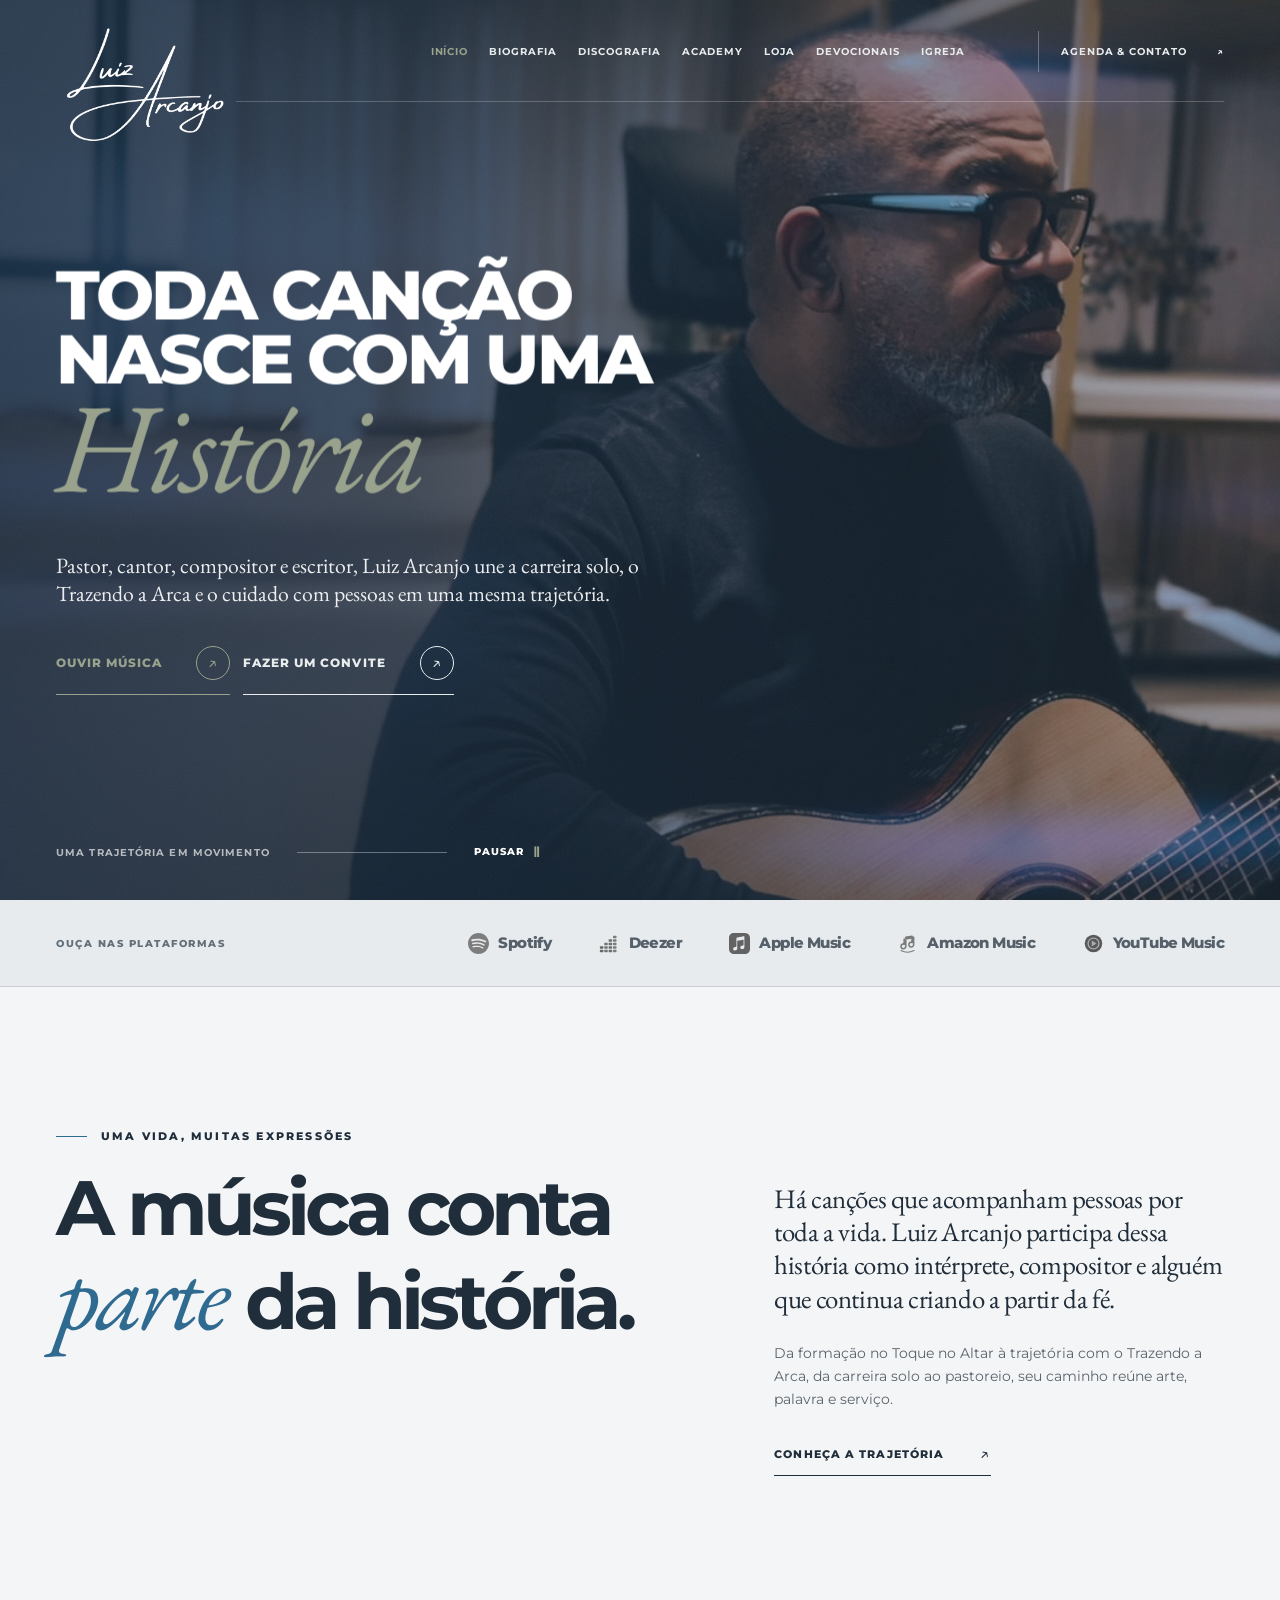
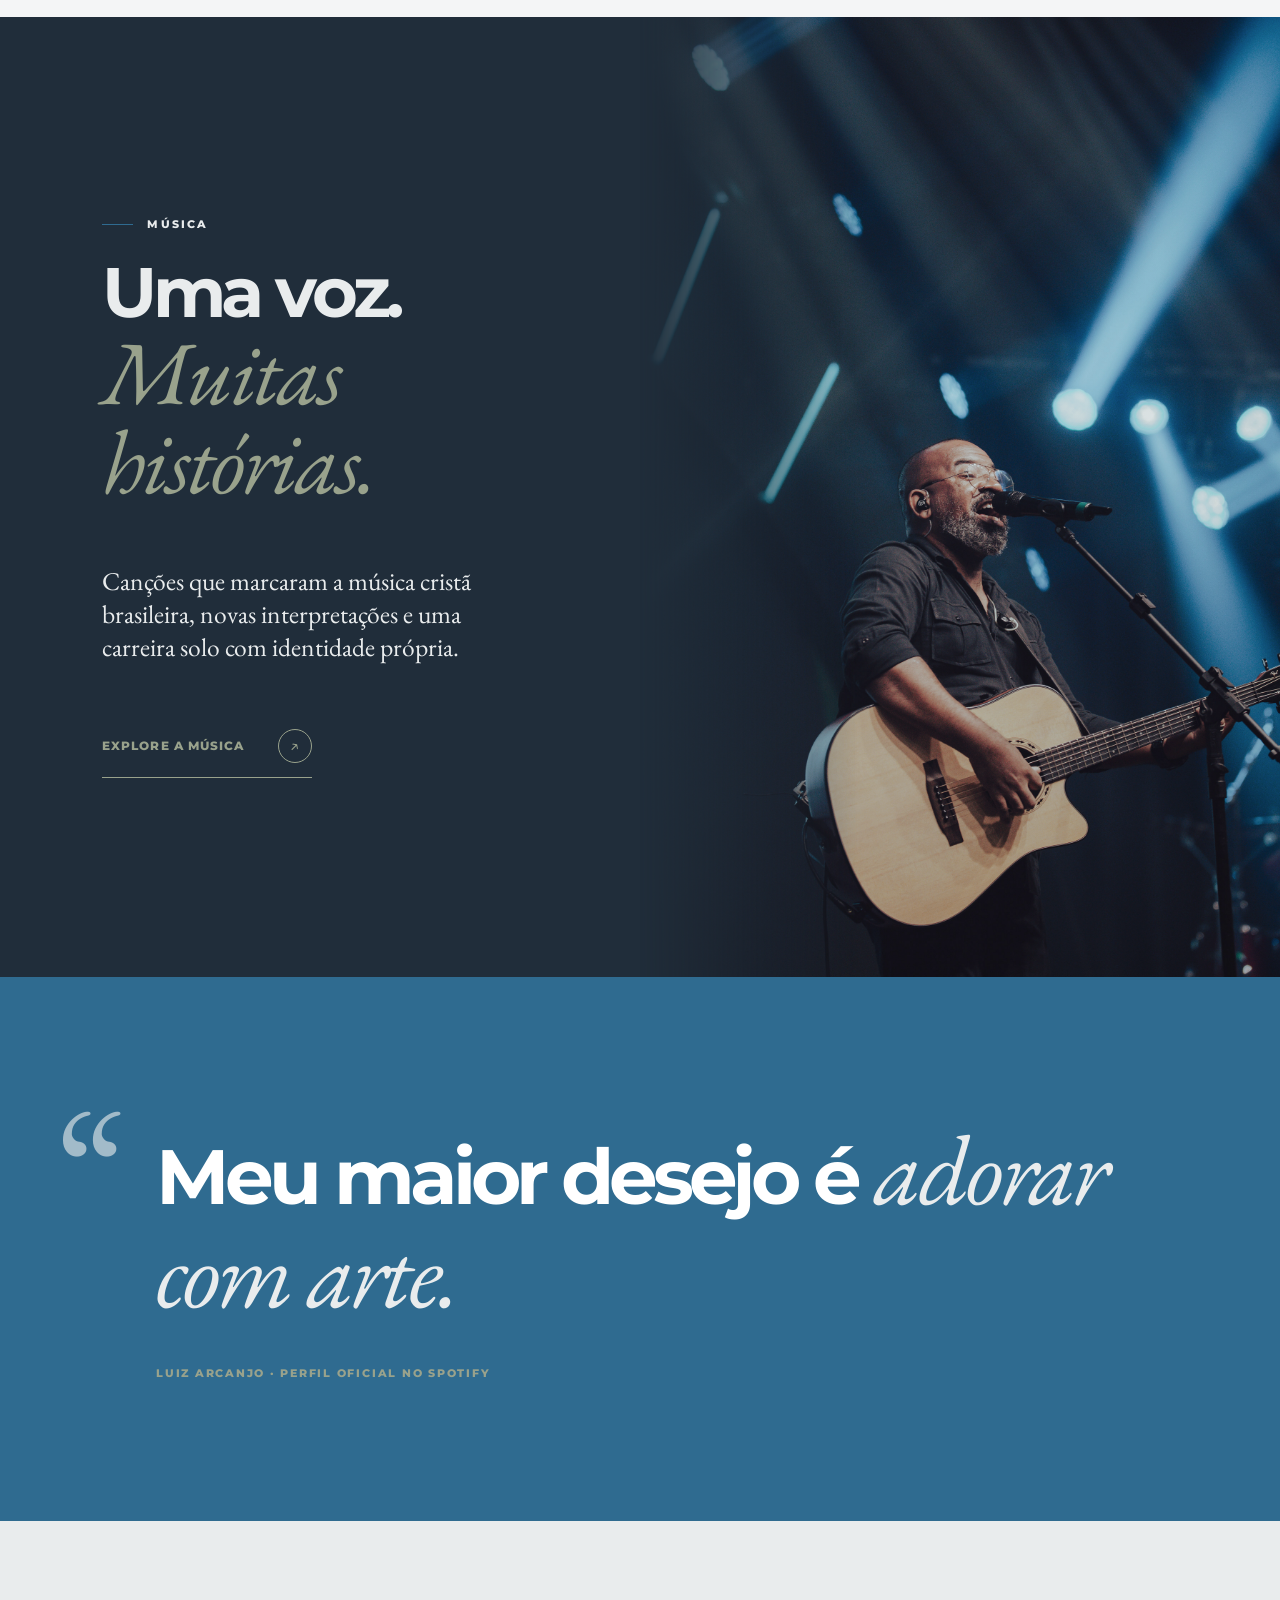
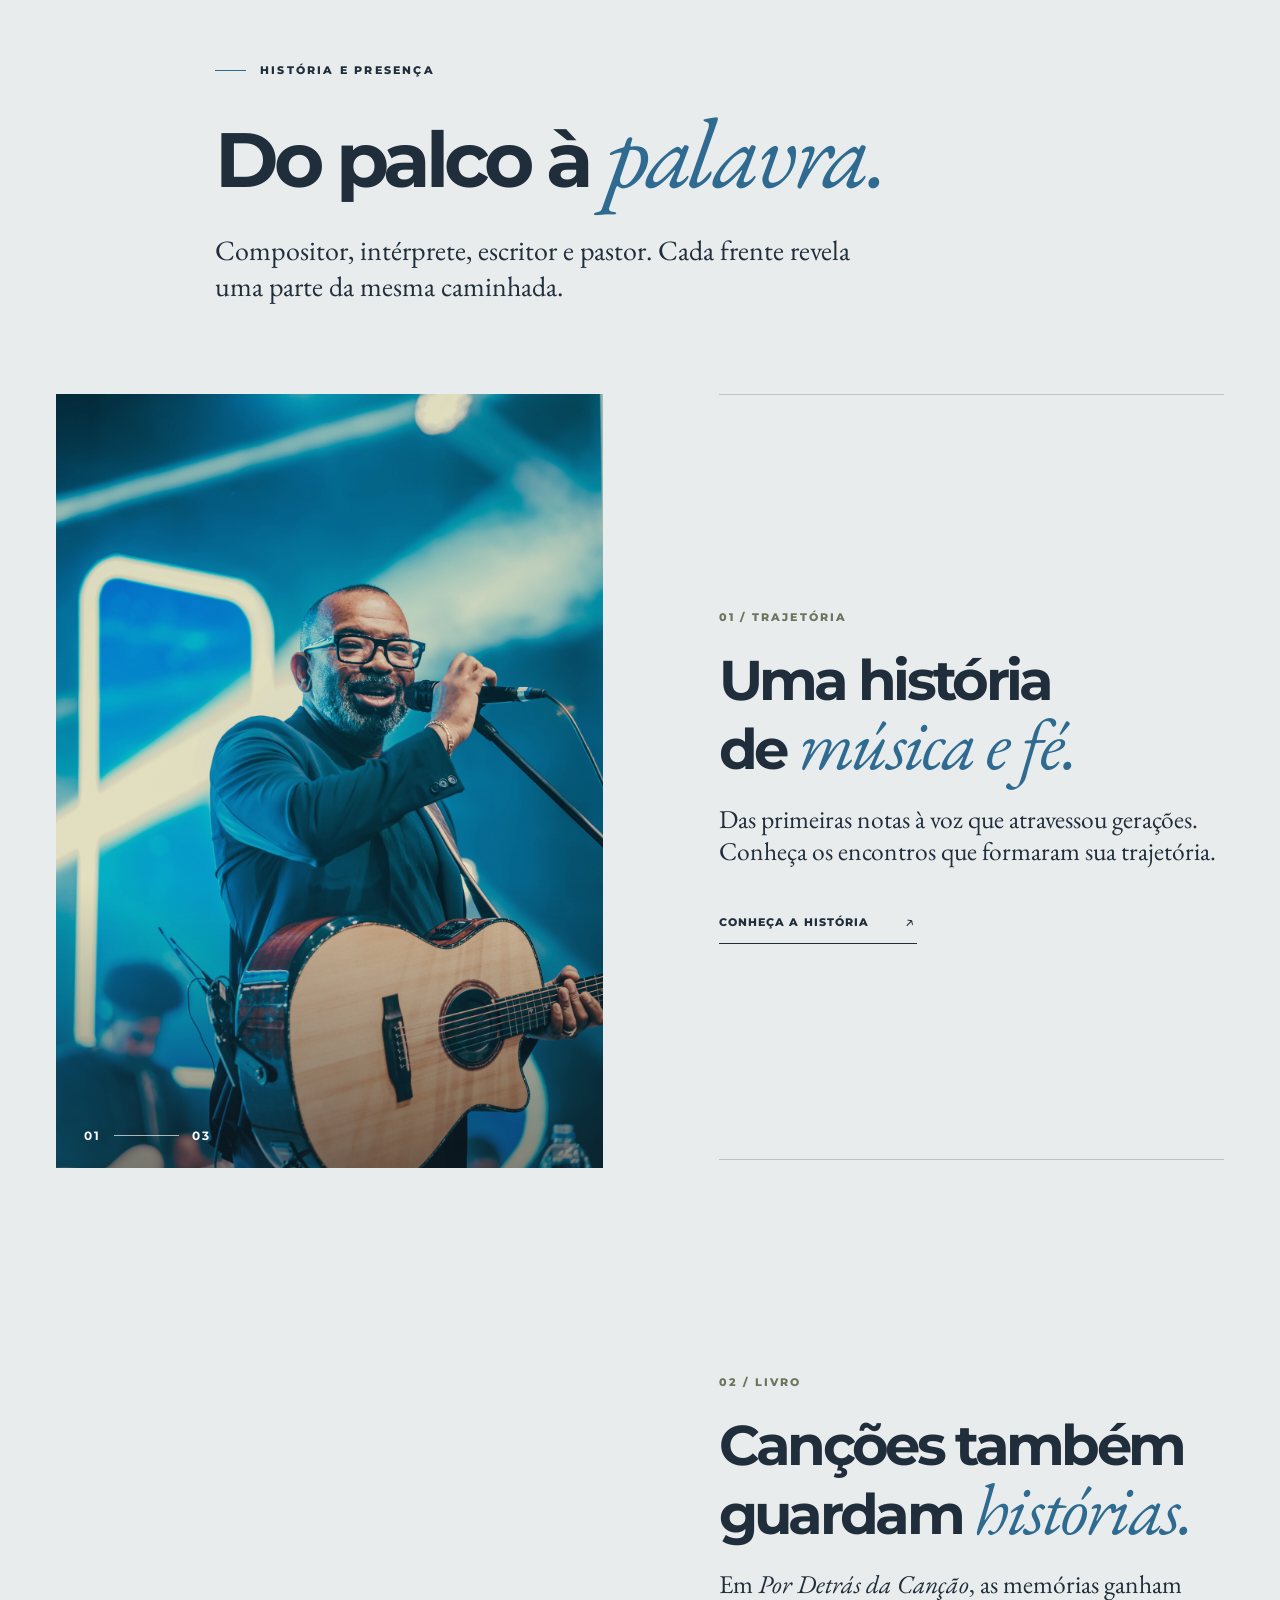
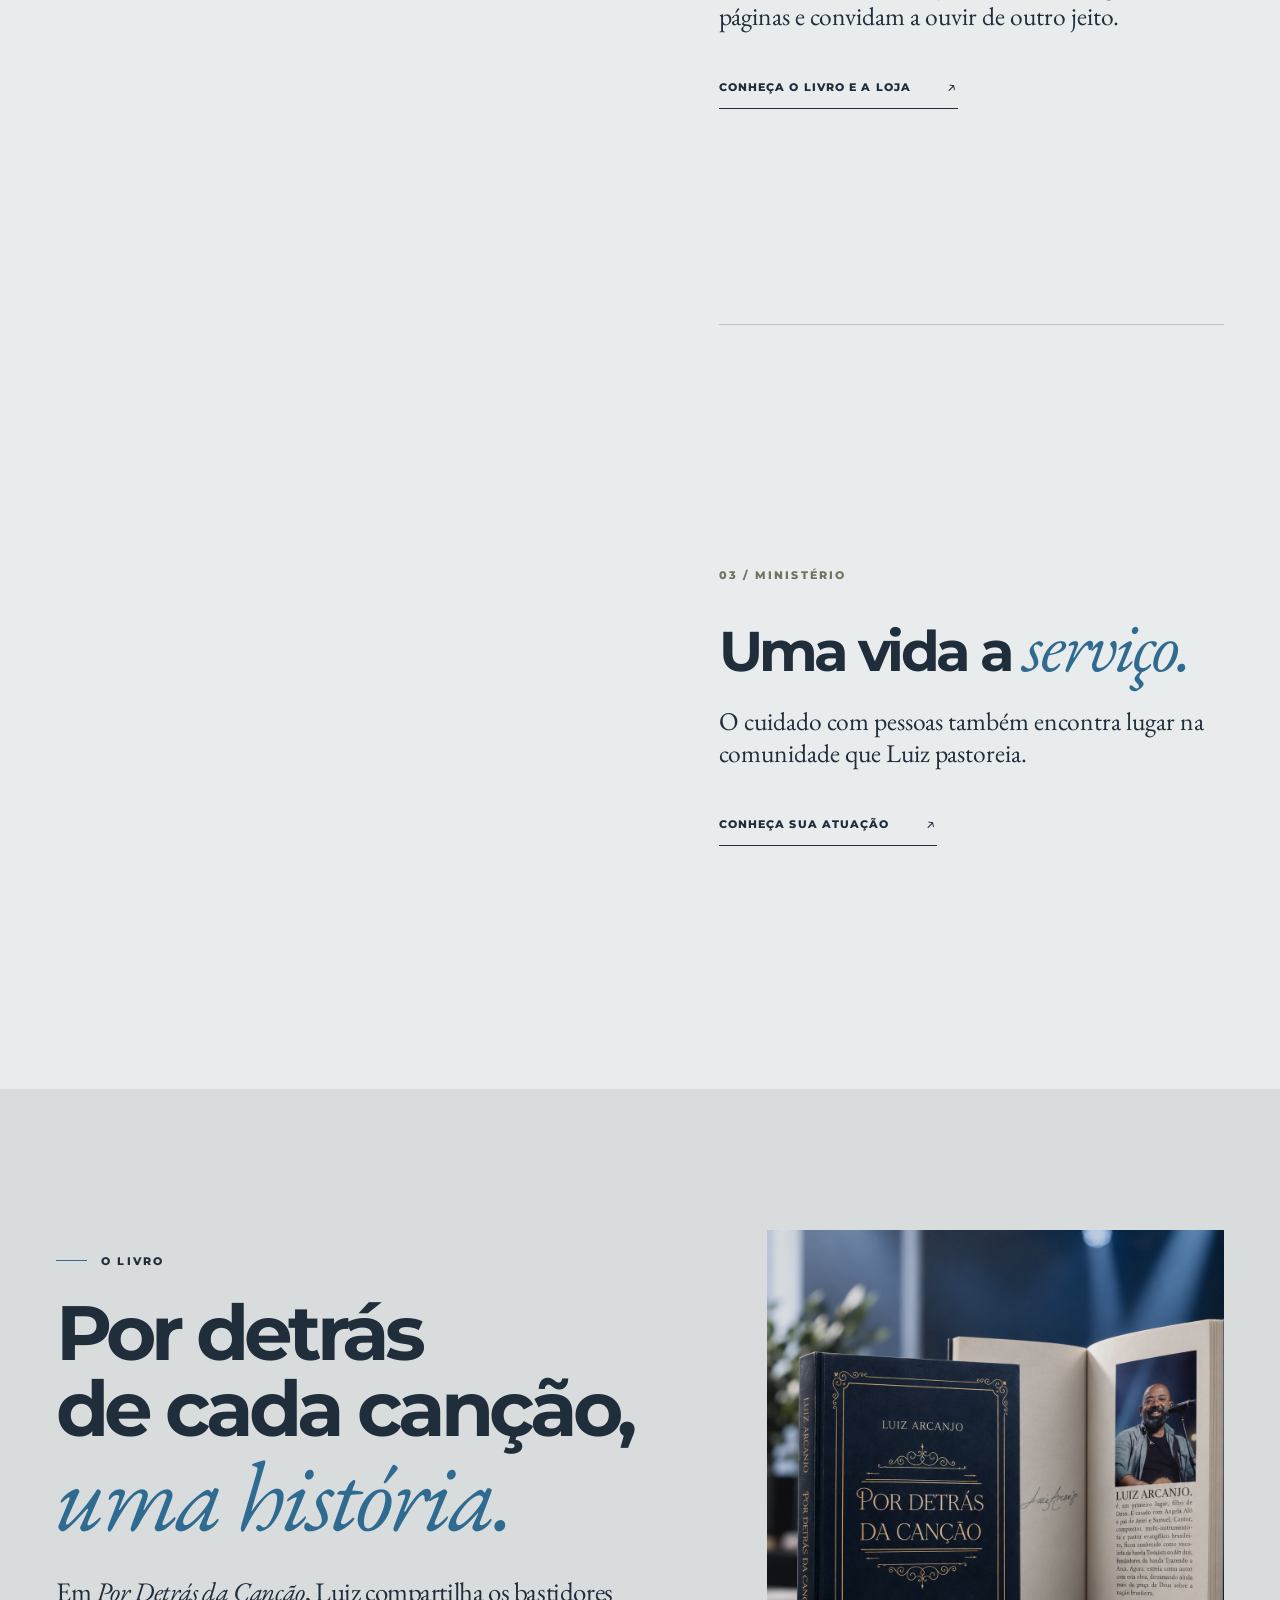
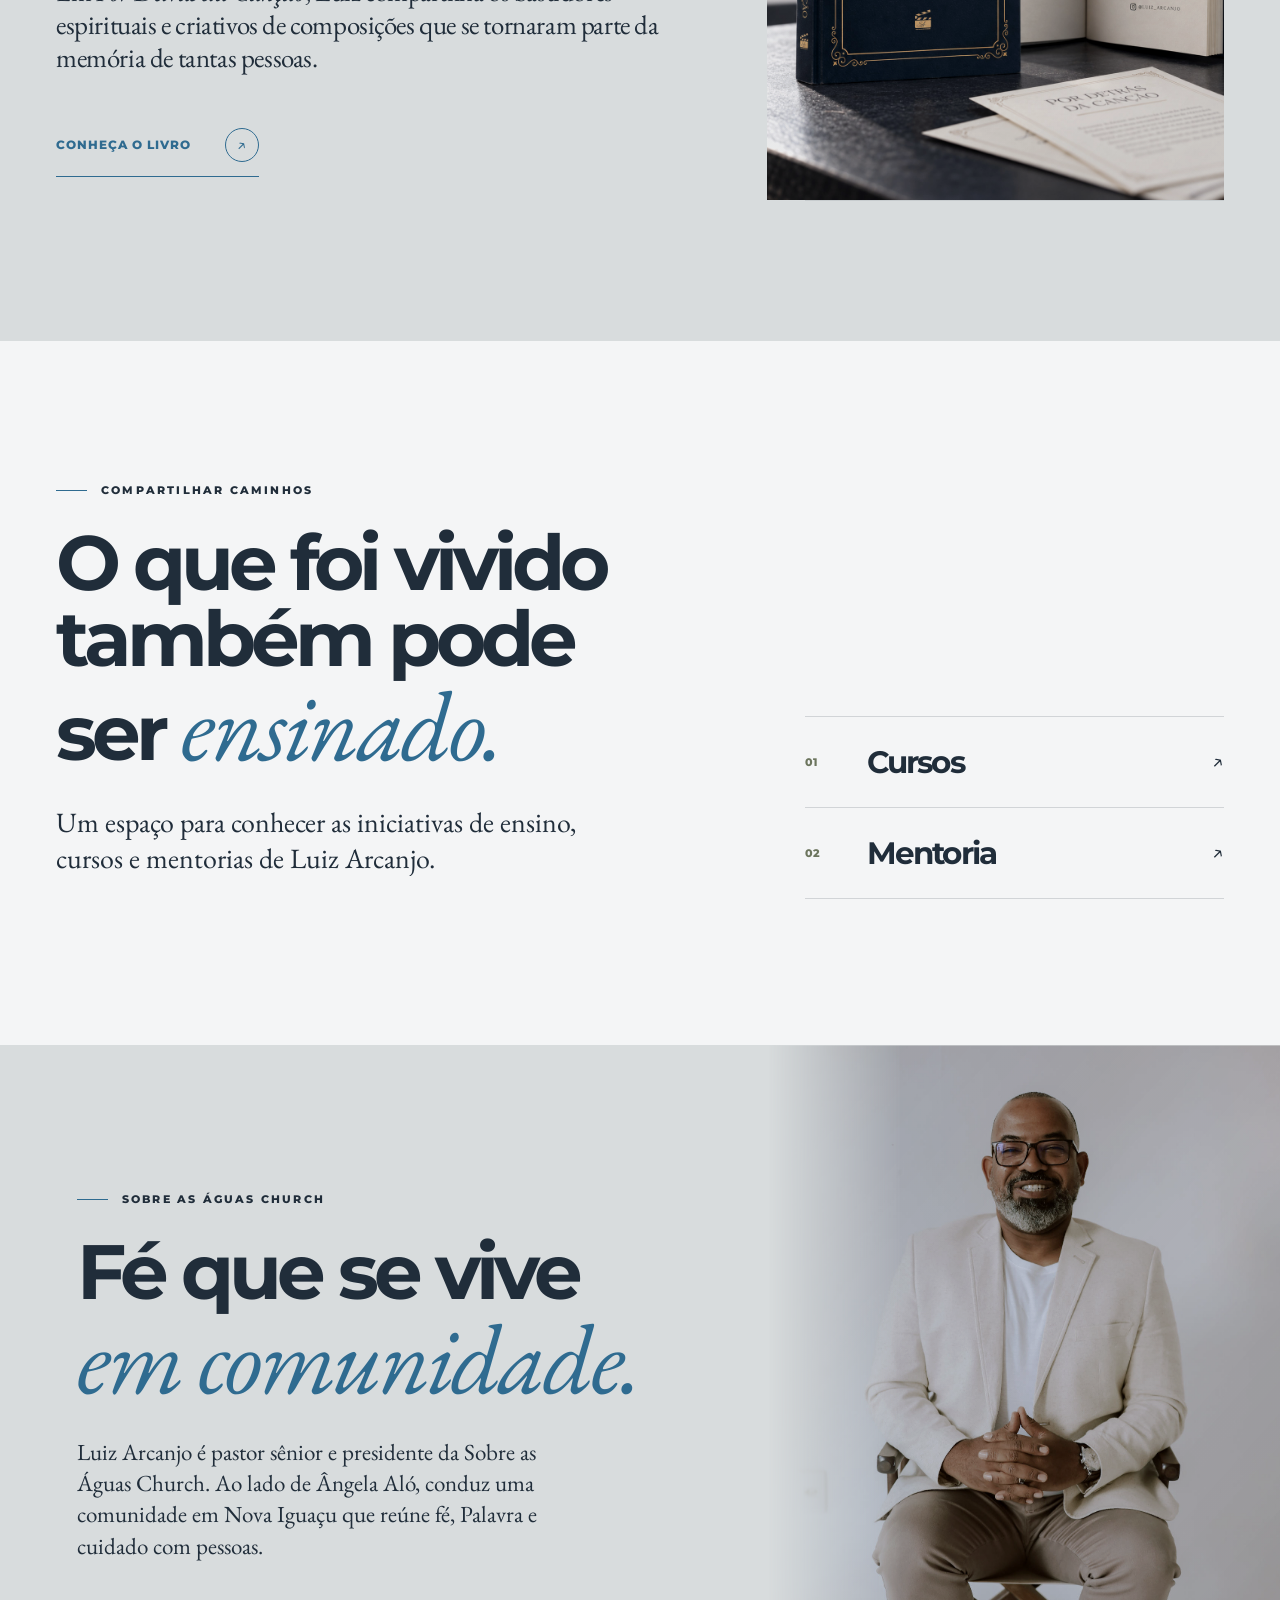
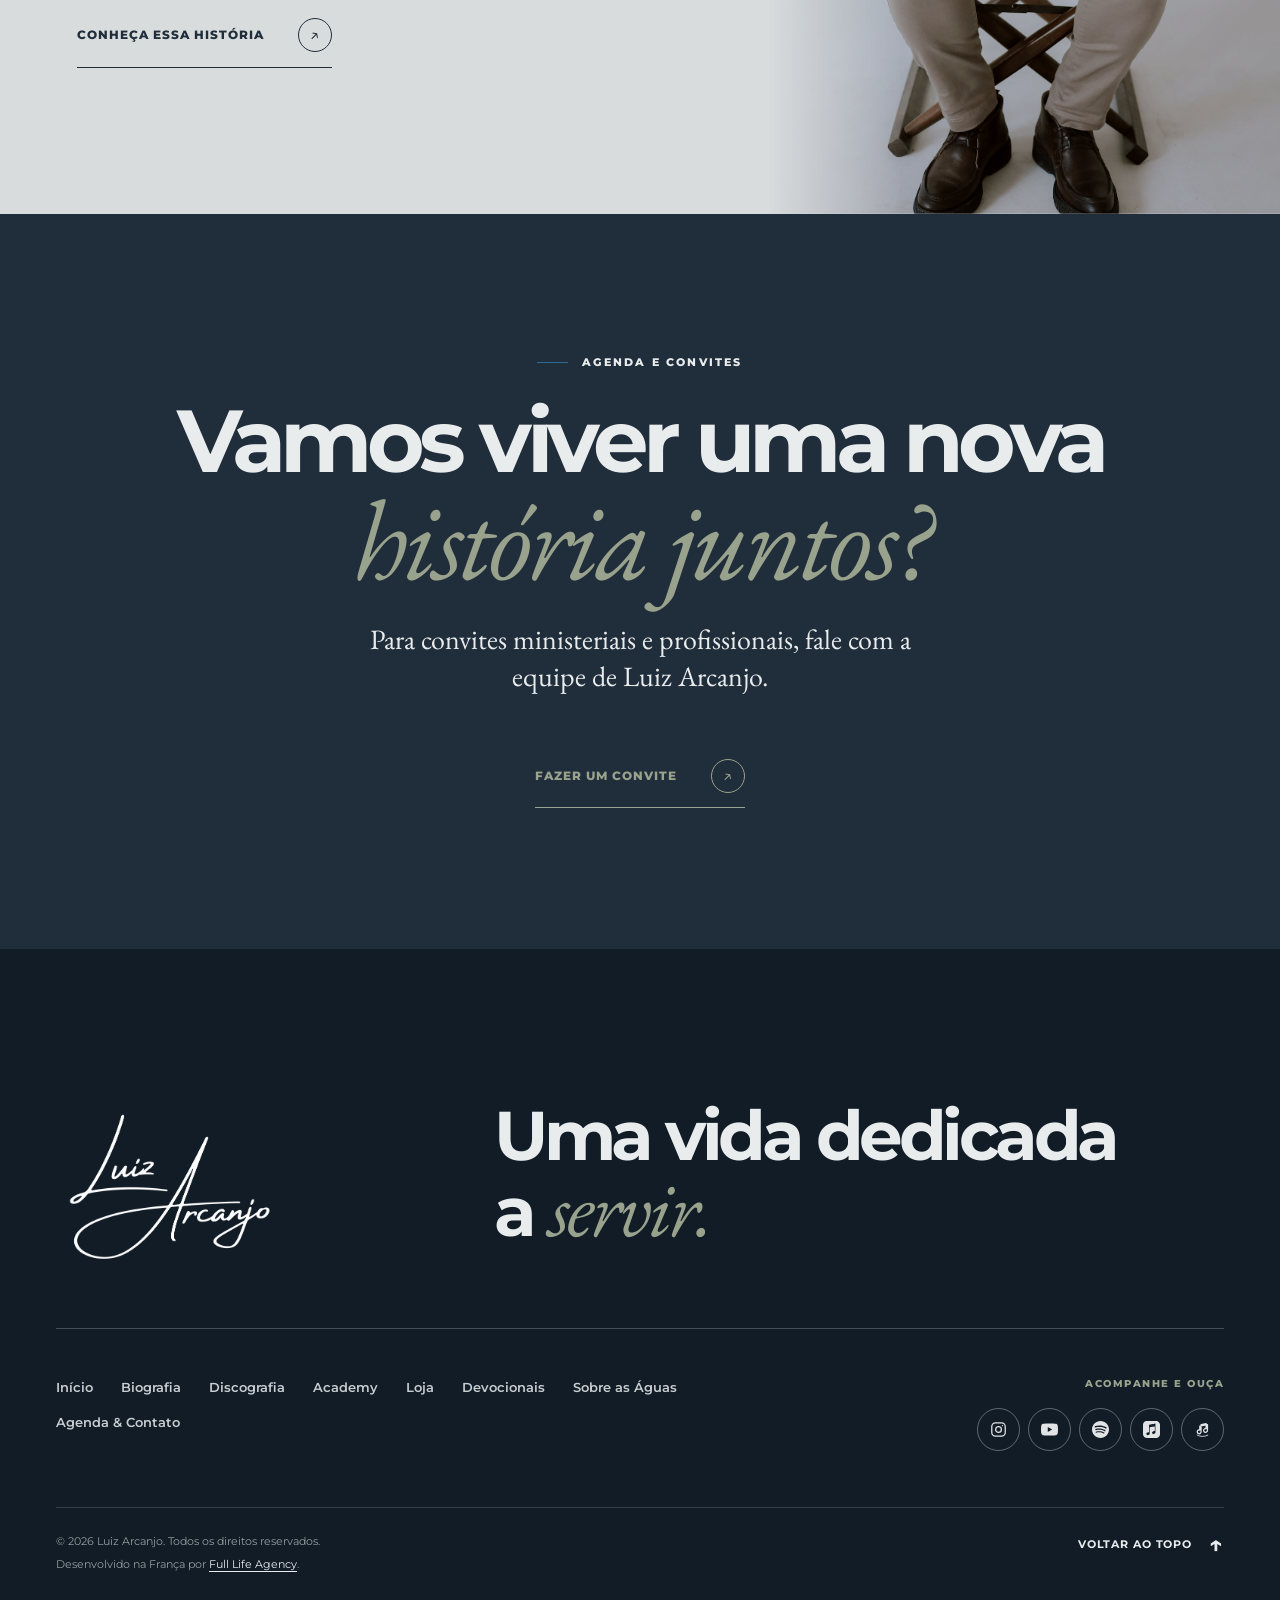
==== index.html @ e5ce4bce "Initial website release" ====
<!doctype html>
<html lang="pt-BR">
<head>
  <meta charset="utf-8">
  <meta name="viewport" content="width=device-width, initial-scale=1">
  <meta name="theme-color" content="#202D3A">
  <meta name="description" content="Conheça a música, a trajetória, o livro, o ensino e a atuação pastoral de Luiz Arcanjo.">
  <meta property="og:type" content="website">
  <meta property="og:locale" content="pt_BR">
  <meta property="og:site_name" content="Luiz Arcanjo">
  <meta property="og:title" content="Luiz Arcanjo — site oficial">
  <meta property="og:description" content="Toda canção nasce com uma história. Conheça a música, o livro e a trajetória de Luiz Arcanjo.">
  <meta property="og:image" content="/assets/images/open-graph.jpg">
  <meta property="og:image:width" content="1200">
  <meta property="og:image:height" content="630">
  <meta property="og:image:alt" content="Luiz Arcanjo — Canções que marcaram gerações">
  <meta name="twitter:card" content="summary_large_image">
  <title>Luiz Arcanjo — site oficial</title>
  <link rel="icon" type="image/png" sizes="32x32" href="/assets/favicon-32.png">
  <link rel="icon" type="image/png" sizes="512x512" href="/assets/favicon-512.png">
  <link rel="apple-touch-icon" sizes="180x180" href="/assets/apple-touch-icon.png">
  <link rel="preconnect" href="https://fonts.googleapis.com">
  <link rel="preconnect" href="https://fonts.gstatic.com" crossorigin>
  <link href="https://fonts.googleapis.com/css2?family=EB+Garamond:ital,wght@0,400;0,500;0,600;1,400;1,500&family=Montserrat:wght@400;500;600;700;800&display=swap" rel="stylesheet">
  <link rel="stylesheet" href="/assets/site.css?v=60">
  <script defer src="/assets/site.js?v=24"></script>
  <script type="application/ld+json">{"@context":"https://schema.org","@type":"Person","name":"Luiz Arcanjo","jobTitle":["Pastor","Cantor","Compositor","Escritor"],"sameAs":["https://open.spotify.com/artist/3jhaArlXRtYY9R7GJrvcZ2","https://www.youtube.com/luizarcanjo","https://www.instagram.com/luiz_arcanjo/"]}</script>
</head>
<body class="page-home" id="topo" data-page="home">
  <div id="site-header"></div>
  <main id="conteudo">
    <section class="hero" aria-label="Apresentação de Luiz Arcanjo">
      <div class="hero__poster"></div>
      <video class="hero__video" id="hero-video" autoplay muted loop playsinline preload="metadata" poster="/assets/images/hero-poster-3.jpg" aria-hidden="true">
        <source data-src="/assets/video/luiz-hero-3.m4v" type="video/mp4">
      </video>
      <div class="hero__shade"></div><div class="hero__grain"></div>
      <div class="shell hero__content">
        <div class="hero__copy">
          <h1 class="hero__title" aria-label="Toda canção nasce com uma história. Que nasce da fé e atravessa gerações. Uma vida dedicada a servir e inspirar pessoas.">
            <span class="hero__phrase hero__phrase--one is-active" data-hero-phrase="0"><span class="hero__phrase-line">Toda canção</span> <span class="hero__phrase-line">nasce com uma</span> <em>História</em></span>
            <span class="hero__phrase hero__phrase--two" data-hero-phrase="1">Que nasce da fé<br> e atravessa <em>gerações</em></span>
            <span class="hero__phrase hero__phrase--three" data-hero-phrase="2">Uma vida dedicada<br> a servir e <em>inspirar pessoas</em></span>
          </h1>
          <p class="hero__lead">Pastor, cantor, compositor e escritor, Luiz Arcanjo une a carreira solo, o Trazendo a Arca e o cuidado com pessoas em uma mesma trajetória.</p>
          <div class="button-row">
            <a class="button button--gold" href="/musica/"><span>Ouvir música</span><span aria-hidden="true">↗</span></a>
            <a class="button button--outline" href="/contato/#mensagem"><span>Fazer um convite</span><span aria-hidden="true">↗</span></a>
          </div>
        </div>
      </div>
      <div class="hero__bottom shell">
        <span>Uma trajetória em movimento</span>
        <div class="hero__progress" aria-hidden="true"><span id="hero-progress"></span></div>
        <button type="button" id="hero-toggle" aria-label="Pausar vídeo">Pausar <span aria-hidden="true">Ⅱ</span></button>
      </div>
    </section>
    <div class="platform-bar">
      <div class="shell platform-bar__inner">
        <span>Ouça nas plataformas</span>
        <a href="https://open.spotify.com/artist/3jhaArlXRtYY9R7GJrvcZ2" target="_blank" rel="noopener"><img src="/assets/images/spotify-icon.svg" alt="">Spotify</a>
        <a href="https://www.deezer.com/artist/5162481" target="_blank" rel="noopener"><img src="/assets/images/deezer-icon.svg" alt="">Deezer</a>
        <a href="https://music.apple.com/us/artist/luiz-arcanjo/1506654862" target="_blank" rel="noopener"><img src="/assets/images/applemusic-icon.svg" alt="">Apple Music</a>
        <a href="https://music.amazon.com.br/artists/B004YRIFEI/luiz-arcanjo" target="_blank" rel="noopener"><img src="/assets/images/amazonmusic-icon.svg" alt="">Amazon Music</a>
        <a href="https://music.youtube.com/channel/UCUAmzBqyLwVIneS-sEGQVTQ" target="_blank" rel="noopener"><img src="/assets/images/youtubemusic-icon.svg" alt="">YouTube Music</a>
      </div>
    </div>
    <section class="section-pad intro-section">
      <div class="shell intro-grid">
        <div data-reveal>
          <p class="eyebrow"><span class="eyebrow__rule"></span>Uma vida, muitas expressões</p>
          <h2 class="display-title">A música conta <em>parte</em> da história.</h2>
        </div>
        <div class="intro-grid__copy" data-reveal>
          <p class="lead-serif">Há canções que acompanham pessoas por toda a vida. Luiz Arcanjo participa dessa história como intérprete, compositor e alguém que continua criando a partir da fé.</p>
          <p>Da formação no Toque no Altar à trajetória com o Trazendo a Arca, da carreira solo ao pastoreio, seu caminho reúne arte, palavra e serviço.</p>
          <a class="text-link" href="/historia/">Conheça a trajetória <span aria-hidden="true">↗</span></a>
        </div>
      </div>
    </section>
    <section class="image-feature image-feature--music">
      <div class="image-feature__visual photo"><img src="/assets/images/singer-nwb36.jpg" alt="Luiz Arcanjo cantando e tocando violão sob luz azul" loading="lazy"></div>
      <div class="image-feature__content" data-reveal>
        <p class="eyebrow"><span class="eyebrow__rule"></span>Música</p>
        <h2>Uma voz.<br><em>Muitas histórias.</em></h2>
        <p>Canções que marcaram a música cristã brasileira, novas interpretações e uma carreira solo com identidade própria.</p>
        <a class="button button--moss" href="/musica/"><span>Explore a música</span><span aria-hidden="true">↗</span></a>
      </div>
    </section>
    <section class="quote-section section-pad">
      <div class="shell quote-grid" data-reveal>
        <span class="quote-mark" aria-hidden="true">“</span>
        <blockquote>Meu maior desejo é <em>adorar com arte.</em></blockquote>
        <span class="quote-caption">Luiz Arcanjo · perfil oficial no Spotify</span>
      </div>
    </section>
    <section class="story-journey section--ivory" id="jornada">
      <div class="shell section-head" data-reveal>
        <p class="eyebrow"><span class="eyebrow__rule"></span>História e presença</p>
        <h2 class="display-title">Do palco à <em>palavra.</em></h2>
        <p>Compositor, intérprete, escritor e pastor. Cada frente revela uma parte da mesma caminhada.</p>
      </div>
      <div class="shell story-journey__grid">
        <div class="story-journey__visual" aria-hidden="true">
          <div class="story-journey__frame">
            <img class="is-active" src="/assets/images/story-stage-1.jpg" alt="" loading="lazy">
            <img src="/assets/images/story-stage-2.jpg" alt="" loading="lazy">
            <img src="/assets/images/story-stage-3.jpg" alt="" loading="lazy">
            <span class="story-journey__counter">01 <i></i> 03</span>
          </div>
        </div>
        <div class="story-journey__chapters">
          <article class="story-chapter is-active" data-story-chapter="0">
            <div class="story-chapter__mobile-photo photo"><img src="/assets/images/story-stage-1.jpg" alt="Luiz Arcanjo cantando ao microfone sob luz azul" loading="lazy"></div>
            <span class="story-chapter__number">01 / Trajetória</span>
            <h3>Uma história de <em>música e fé.</em></h3>
            <p>Das primeiras notas à voz que atravessou gerações. Conheça os encontros que formaram sua trajetória.</p>
            <a class="text-link" href="/historia/">Conheça a história <span aria-hidden="true">↗</span></a>
          </article>
          <article class="story-chapter" data-story-chapter="1">
            <div class="story-chapter__mobile-photo photo"><img src="/assets/images/story-stage-2.jpg" alt="Luiz Arcanjo cantando com violão sob luzes coloridas" loading="lazy"></div>
            <span class="story-chapter__number">02 / Livro</span>
            <h3>Canções também guardam <em>histórias.</em></h3>
            <p>Em <cite>Por Detrás da Canção</cite>, as memórias ganham páginas e convidam a ouvir de outro jeito.</p>
            <a class="text-link" href="/livro/">Conheça o livro e a loja <span aria-hidden="true">↗</span></a>
          </article>
          <article class="story-chapter" data-story-chapter="2">
            <div class="story-chapter__mobile-photo photo"><img src="/assets/images/story-stage-3.jpg" alt="Luiz Arcanjo cantando e tocando violão" loading="lazy"></div>
            <span class="story-chapter__number">03 / Ministério</span>
            <h3>Uma vida a <em>serviço.</em></h3>
            <p>O cuidado com pessoas também encontra lugar na comunidade que Luiz pastoreia.</p>
            <a class="text-link" href="/igreja/">Conheça sua atuação <span aria-hidden="true">↗</span></a>
          </article>
        </div>
      </div>
    </section>
    <section class="book-feature section-pad">
      <div class="shell book-feature__grid">
        <div class="book-feature__copy" data-reveal>
          <p class="eyebrow"><span class="eyebrow__rule"></span>O livro</p>
          <h2 class="display-title">Por detrás de cada canção,<br><em>uma história.</em></h2>
          <p class="lead-serif">Em <cite>Por Detrás da Canção</cite>, Luiz compartilha os bastidores espirituais e criativos de composições que se tornaram parte da memória de tantas pessoas.</p>
          <a class="button button--dark" href="/livro/"><span>Conheça o livro</span><span aria-hidden="true">↗</span></a>
        </div>
        <div class="book-feature__visual photo" data-reveal><img src="/assets/images/book-editorial.jpg" alt="Livro Por Detrás da Canção, de Luiz Arcanjo, em composição editorial" loading="lazy"></div>
      </div>
    </section>
    <section class="teaching-section section-pad">
      <div class="shell teaching-grid">
        <div data-reveal>
          <p class="eyebrow"><span class="eyebrow__rule"></span>Compartilhar caminhos</p>
          <h2 class="display-title">O que foi vivido também pode ser <em>ensinado.</em></h2>
          <p>Um espaço para conhecer as iniciativas de ensino, cursos e mentorias de Luiz Arcanjo.</p>
        </div>
        <div class="teaching-links" data-reveal>
          <a href="/cursos/#cursos"><span>01</span><strong>Cursos</strong><span aria-hidden="true">↗</span></a>
          <a href="/cursos/#mentoria"><span>02</span><strong>Mentoria</strong><span aria-hidden="true">↗</span></a>
        </div>
      </div>
    </section>
    <section class="church-feature section-pad">
      <div class="church-feature__image photo"><img src="/assets/images/church-portrait-9220.jpg" alt="Pastor Luiz Arcanjo em retrato de estúdio" loading="lazy"></div>
      <div class="church-feature__content" data-reveal>
        <p class="eyebrow"><span class="eyebrow__rule"></span>Sobre as Águas Church</p>
        <h2 class="display-title">Fé que se vive<br><em>em comunidade.</em></h2>
        <p>Luiz Arcanjo é pastor sênior e presidente da Sobre as Águas Church. Ao lado de Ângela Aló, conduz uma comunidade em Nova Iguaçu que reúne fé, Palavra e cuidado com pessoas.</p>
        <a class="button button--outline" href="/igreja/"><span>Conheça essa história</span><span aria-hidden="true">↗</span></a>
      </div>
    </section>
    <section class="final-cta section-pad">
      <div class="shell final-cta__inner" data-reveal>
        <p class="eyebrow"><span class="eyebrow__rule"></span>Agenda e convites</p>
        <h2>Vamos viver uma nova<br><em>história juntos?</em></h2>
        <p>Para convites ministeriais e profissionais, fale com a equipe de Luiz Arcanjo.</p>
        <a class="button button--gold" href="/contato/#mensagem"><span>Fazer um convite</span><span aria-hidden="true">↗</span></a>
      </div>
    </section>
  </main>
  <div id="site-footer"></div>
</body>
</html>
---- assets/site.css ----
@charset "UTF-8";

:root {
  --blue: #202d3a;
  --blue-deep: #111c27;
  --ivory: #e9eced;
  --paper: #f4f5f6;
  --sky: #2f6b90;
  --olive: #6c755e;
  --moss: #99a28c;
  --coffee: #4a3b32;
  --muted: #637079;
  --line: rgba(32, 45, 58, .16);
  --shell: min(100% - 112px, 1480px);
  --sans: "Montserrat", Arial, sans-serif;
  --serif: "EB Garamond", Georgia, serif;
  --ease: cubic-bezier(.22, 1, .36, 1);
}

*, *::before, *::after { box-sizing: border-box; }
html { scroll-behavior: smooth; }
body { margin: 0; background: var(--paper); color: var(--blue); font-family: var(--sans); -webkit-font-smoothing: antialiased; overflow-x: clip; }
img, video { display: block; max-width: 100%; }
a { color: inherit; text-decoration: none; }
.nowrap { white-space: nowrap; }
button, input, select, textarea { font: inherit; }
button { cursor: pointer; }
:focus-visible { outline: 2px solid var(--sky); outline-offset: 4px; }
::selection { background: var(--moss); color: var(--blue-deep); }
.shell { width: var(--shell); margin-inline: auto; }
:where(.shell, [class*="__grid"], .section-head) > * { min-width: 0; max-width: 100%; }
.section-pad { padding-block: clamp(88px, 11vw, 180px); }
.section--ivory { background: var(--ivory); }
.section--blue { background: var(--blue); color: var(--ivory); }
.skip-link { position: fixed; top: -100px; left: 20px; z-index: 200; padding: 14px 20px; background: var(--moss); color: var(--blue); }
.skip-link:focus { top: 20px; }

/* Navigation */
.site-header { position: absolute; z-index: 40; top: 0; left: 0; right: 0; color: var(--ivory); transition: transform .42s var(--ease); }
.site-header.is-over-footer { transform: translateY(-110%); pointer-events: none; }
.site-header::before { content: ""; position: absolute; inset: 0; background: var(--blue-deep); opacity: .92; pointer-events: none; }
.site-header--hero::before { opacity: 0; transition: opacity .5s; }
.site-header.is-scrolled { position: fixed; }
.site-header.is-scrolled::before { opacity: .97; }
.site-header__inner { position: relative; z-index: 2; height: 102px; display: flex; align-items: center; gap: 40px; }
.site-header__inner::after { content: ""; position: absolute; left: 180px; right: 0; bottom: 0; height: 1px; background: rgba(255,255,255,.22); transition: left .4s var(--ease); }
.brand { display: block; width: 171px; height: 133px; flex: 0 0 auto; align-self: flex-start; margin-top: 12px; position: relative; z-index: 2; transition: width .4s var(--ease), height .4s var(--ease), margin-top .4s var(--ease); }
.brand__image { width: 100%; height: 100%; object-fit: contain; }
.site-header.is-scrolled .brand { width: 115px; height: 88px; margin-top: 7px; }
.site-header.is-scrolled .site-header__inner::after { left: 140px; }
.desktop-nav { display: flex; gap: clamp(14px, 1.65vw, 30px); align-items: center; margin-left: auto; }
.desktop-nav a, .header-cta { font-size: 10px; font-weight: 700; letter-spacing: .095em; text-transform: uppercase; white-space: nowrap; transition: color .25s, transform .35s var(--ease); }
.desktop-nav a { display: inline-block; transform-origin: center; }
.desktop-nav a:hover, .desktop-nav a[aria-current="page"] { color: var(--moss); }
.desktop-nav a:hover { transform: scale(1.13); }
.header-cta { margin-left: clamp(12px, 2.6vw, 50px); padding: 14px 0 14px 22px; border-left: 1px solid rgba(255,255,255,.3); display: flex; gap: 30px; align-items: center; }
.header-cta:hover { color: var(--moss); transform: scale(1.07); }
.menu-toggle { display: none; position: relative; z-index: 51; width: 44px; height: 44px; margin-left: auto; border: 0; background: none; color: inherit; }
.menu-toggle span { display: block; width: 24px; height: 1px; background: currentColor; margin: 7px auto; transition: transform .3s, opacity .3s; }
.mobile-menu { position: fixed; inset: 0; z-index: 1; background: var(--blue-deep); color: var(--ivory); padding-top: 120px; opacity: 0; pointer-events: none; transform: translateY(-16px); transition: opacity .3s, transform .4s var(--ease); overflow-y: auto; }
.mobile-menu.is-open { opacity: 1; pointer-events: auto; transform: translateY(0); }
.mobile-menu__inner { display: grid; gap: 0; padding-bottom: 48px; }
.mobile-menu__inner > a { border-bottom: 1px solid rgba(255,255,255,.12); padding: 13px 0; font-size: clamp(25px, 6vw, 42px); font-weight: 700; letter-spacing: -.045em; }
.mobile-menu__inner > a:hover { color: var(--moss); }
.mobile-menu__social { display: flex; gap: 25px; padding-top: 28px; color: var(--moss); font-size: 13px; text-transform: uppercase; letter-spacing: .08em; }
.menu-open { overflow: hidden; }
.menu-open .menu-toggle span:first-child { transform: translateY(4px) rotate(45deg); }
.menu-open .menu-toggle span:last-child { transform: translateY(-4px) rotate(-45deg); }

/* Type and controls */
.eyebrow { display: flex; align-items: center; gap: 14px; margin: 0 0 26px; font-family: var(--sans); font-size: 11px; font-weight: 800; letter-spacing: .2em; text-transform: uppercase; line-height: 1.5; }
.eyebrow__rule { display: inline-block; width: 31px; height: 1px; flex: 0 0 auto; background: var(--sky); }
h1, h2, h3, p, blockquote { margin-top: 0; }
h1, h2, h3 { width: 100%; min-width: 0; font-weight: 700; letter-spacing: -.065em; }
h1, h2, h3 { text-wrap: balance; overflow-wrap: normal; word-break: normal; }
p, blockquote { text-wrap: pretty; }
h1 em, h2 em, h3 em, blockquote em { font-family: var(--serif); font-weight: 400; font-size: 1.28em; letter-spacing: -.035em; color: var(--sky); }
.display-title { font-size: clamp(48px, 6vw, 108px); line-height: .99; margin-bottom: 30px; }
.lead-serif { font-family: var(--serif); font-size: clamp(25px, 2.1vw, 35px); line-height: 1.24; letter-spacing: -.015em; }
p { line-height: 1.65; }
.button-row { display: flex; flex-wrap: wrap; gap: 13px; align-items: center; }
.button { display: inline-flex; align-items: center; justify-content: space-between; gap: 34px; min-height: 58px; padding: 6px 0 12px; border: 0; border-bottom: 1px solid currentColor; border-radius: 0; background: transparent; text-align: left; font-size: 12px; font-weight: 800; letter-spacing: .085em; text-transform: uppercase; line-height: 1.3; transition: color .3s, box-shadow .3s; }
.button:hover { box-shadow: inset 0 -1px 0 currentColor; }
.button > span:last-child { width: 34px; height: 34px; border: 1px solid currentColor; border-radius: 50%; display: grid; place-items: center; font-size: 18px; font-weight: 400; line-height: 1; transition: transform .35s var(--ease); }
.button:hover > span:last-child { transform: translate(4px, -4px); }
.button--gold, .button--dark { color: var(--sky); }
.button--gold:hover, .button--dark:hover { color: var(--blue); }
.button--moss { color: var(--moss); }
.button--moss:hover { color: var(--ivory); }
.button--outline { color: var(--ivory); }
.button--outline:hover { color: var(--moss); }
.button--outline-dark { color: var(--blue); }
.button--outline-dark:hover { color: var(--sky); }
.hero .button--gold, .music-panel .button--gold, .video-invite .button--gold, .final-cta .button--gold, .section--blue .button--gold { color: var(--moss); }
.hero .button--gold:hover, .music-panel .button--gold:hover, .video-invite .button--gold:hover, .final-cta .button--gold:hover, .section--blue .button--gold:hover { color: var(--ivory); }
.text-link { display: inline-flex; align-items: center; gap: 35px; border-bottom: 1px solid currentColor; padding-bottom: 10px; margin-top: 18px; font-size: 11px; font-weight: 800; text-transform: uppercase; letter-spacing: .1em; transition: gap .3s; }
.text-link:hover { gap: 50px; }
.text-link span { font-size: 18px; font-weight: 400; }
.prose { max-width: 680px; }
.prose p { font-family: var(--serif); font-size: clamp(24px, 2vw, 31px); line-height: 1.35; }
.prose p + p { font-size: clamp(20px, 1.55vw, 24px); line-height: 1.5; margin-top: 24px; }
.narrow-content { max-width: 900px; }
.narrow-content > p:not(.eyebrow) { max-width: 770px; }

/* Photographic language */
.photo { position: relative; overflow: hidden; isolation: isolate; background: #46515a; }
.photo img { width: 100%; height: 100%; object-fit: cover; filter: saturate(.77) contrast(1.04) brightness(.95); transform: scale(1.005); transition: transform 1.2s var(--ease); }
.photo::after { content: ""; position: absolute; inset: 0; pointer-events: none; background: linear-gradient(132deg, rgba(32,45,58,.12), rgba(79,90,99,.045) 52%, rgba(48,39,32,.12)); mix-blend-mode: multiply; }
.photo:hover img, a:hover > .photo img { transform: scale(1.045); }
.photo--bw img { filter: grayscale(1) contrast(1.05); }

/* Cinematic home hero */
.hero { position: relative; min-height: max(760px, 100svh); background: var(--blue-deep); color: #fff; isolation: isolate; overflow: hidden; }
.hero__poster, .hero__video, .hero__shade, .hero__grain { position: absolute; inset: 0; width: 100%; height: 100%; }
.hero__poster { background-image: url("/assets/images/hero-poster-3.jpg"); background-size: cover; background-position: center; }
.hero__video { object-fit: cover; object-position: center; opacity: 0; transition: opacity .9s ease; }
.hero__video.is-ready { opacity: 1; }
@media (min-width: 701px) {
  .hero__poster, .hero__video { transform: scale(1.16); transform-origin: left center; }
}
@media (min-width: 701px) and (max-width: 980px) {
  .hero__poster, .hero__video { transform: scale(1.23); }
}
@keyframes hero-mobile-horizontal-track {
  0%, 100% { object-position: 64% center; }
  35% { object-position: 71% center; }
  70% { object-position: 67% center; }
}
.hero__shade { background: linear-gradient(90deg,rgba(21,38,55,.84) 0%,rgba(21,38,55,.75) 32%,rgba(21,38,55,.46) 61%,rgba(21,38,55,.22) 100%),linear-gradient(0deg,rgba(16,28,39,.30),transparent 32%,transparent 76%,rgba(12,23,34,.13)); }
.hero__grain { background: url("/assets/grain.svg"); opacity: .11; mix-blend-mode: screen; pointer-events: none; }
.hero__content { position: relative; z-index: 2; min-height: max(760px, 100svh); display: flex; align-items: center; padding-top: 165px; padding-bottom: 100px; }
.hero__copy { width: min(900px, 68%); }
.hero__title { position: relative; height: clamp(265px, 20vw, 330px); margin-bottom: 16px; font-size: clamp(62px, 6.1vw, 108px); line-height: .92; }
.hero__phrase { position: absolute; top: 0; left: 0; width: 100%; display: block; visibility: hidden; opacity: 0; transform-origin: left center; }
.hero__phrase-line { display: block; }
.hero__phrase--one .hero__phrase-line { font-size: .84em; font-weight: 800; text-transform: uppercase; white-space: nowrap; letter-spacing: -.055em; }
.hero__phrase--one em { display: block; margin-top: .04em; line-height: .78; }
.hero__phrase--two { top: -8%; left: 5%; width: 95%; }
.hero__phrase--three { top: 5%; left: 1%; width: 99%; font-size: .9em; }
.hero__phrase.is-active { visibility: visible; animation: hero-phrase-progress var(--hero-phase-duration, 6s) linear both; }
.hero__phrase--one.is-active { animation-name: hero-phrase-first; }
.hero__phrase.is-leaving { visibility: visible; animation: hero-phrase-leave .65s ease both; }
.hero__title em { color: var(--moss); font-size: 1.24em; }
.hero__phrase--one em { font-size: 1.55em; }
@keyframes hero-phrase-first { from { opacity: 1; filter: blur(0); transform: scale(1); } to { opacity: 1; filter: blur(0); transform: scale(1.055); } }
@keyframes hero-phrase-progress { 0% { opacity: 0; filter: blur(16px); transform: translateY(24px) scale(.95); } 15% { opacity: 1; filter: blur(0); transform: translateY(0) scale(1); } 100% { opacity: 1; filter: blur(0); transform: translateY(0) scale(1.065); } }
@keyframes hero-phrase-leave { from { opacity: 1; filter: blur(0); transform: scale(1.065); } to { opacity: 0; filter: blur(18px); transform: scale(1.12); } }
.hero__lead { max-width: 620px; margin-bottom: 30px; font-family: var(--serif); font-size: clamp(21px, 1.7vw, 28px); line-height: 1.3; color: rgba(255,255,255,.91); }
@media (min-width: 701px) and (max-width: 1200px) { .hero__title { height: 280px; } }
@media (min-width: 701px) and (max-width: 980px) { .hero__title { height: 300px; } }
.hero__bottom { position: absolute; z-index: 3; bottom: 35px; left: 50%; transform: translateX(-50%); display: flex; align-items: center; gap: 27px; color: rgba(255,255,255,.65); font-size: 10px; font-weight: 700; letter-spacing: .11em; text-transform: uppercase; }
.hero__progress { width: 150px; height: 1px; background: rgba(255,255,255,.35); }
.hero__progress span { display: block; height: 100%; width: 0; background: var(--moss); }
.hero__bottom button { border: 0; padding: 4px 0; background: none; color: #fff; font-size: 10px; font-weight: 800; letter-spacing: .1em; text-transform: uppercase; }
.hero__bottom button span { display: inline-block; margin-left: 5px; color: var(--moss); font-size: 14px; vertical-align: middle; }
.platform-bar { background: #e8ebed; border-bottom: 1px solid var(--line); }
.platform-bar__inner { min-height: 86px; display: flex; align-items: center; gap: clamp(24px, 3.7vw, 76px); }
.platform-bar__inner > span { margin-right: auto; color: var(--muted); font-size: 10px; font-weight: 800; letter-spacing: .15em; text-transform: uppercase; white-space: nowrap; }
.platform-bar a { display: inline-flex; align-items: center; gap: 9px; color: #55606a; font-size: clamp(12px, 1.15vw, 17px); font-weight: 800; letter-spacing: -.04em; white-space: nowrap; transition: color .25s var(--ease), transform .25s var(--ease); }
.platform-bar a img { width: 21px; height: 21px; flex: 0 0 auto; opacity: .72; filter: grayscale(1) brightness(.58); transition: filter .25s var(--ease), opacity .25s var(--ease), transform .25s var(--ease); }
.platform-bar a:hover { color: var(--blue); transform: scale(1.055); }
.platform-bar a:hover img { filter: grayscale(0) brightness(1); opacity: 1; transform: scale(1.1); }
.platform-bar--music { border-top: 1px solid rgba(17,28,39,.08); }
.music-platform__arrow { margin-left: 2px; font-size: 14px; font-weight: 500; }

/* Home sections */
.intro-section { background: var(--paper); }
.intro-grid, .biography-grid, .music-intro { display: grid; grid-template-columns: minmax(0, 1.05fr) minmax(0, .8fr); gap: clamp(60px, 10vw, 180px); }
.intro-grid h2 { max-width: 750px; }
.intro-grid__copy { padding-top: 54px; }
.intro-grid__copy > p:not(.lead-serif) { max-width: 580px; font-size: 14px; color: #59636c; }
.image-feature { display: grid; grid-template-columns: 1fr 1fr; min-height: 760px; background: var(--blue); color: var(--ivory); }
.image-feature__visual { min-height: 700px; }
.image-feature__visual { order: 2; }
.image-feature__visual img { object-position: 50% 40%; }
.image-feature__visual:hover img { transform: scale(1.1); }
@media (min-width: 701px) { .image-feature__visual { -webkit-mask-image: linear-gradient(90deg, transparent 0%, #000 34%, #000 100%); mask-image: linear-gradient(90deg, transparent 0%, #000 34%, #000 100%); } }
.image-feature__content { order: 1; display: flex; flex-direction: column; align-items: flex-start; justify-content: center; padding: clamp(65px, 8vw, 150px); }
.image-feature h2, .church-feature h2, .biography-portrait h2, .video-invite h2, .contact-card h2 { font-size: clamp(54px, 5.5vw, 100px); line-height: .99; }
.image-feature h2 em, .biography-portrait h2 em, .video-invite h2 em { color: var(--moss); }
.image-feature p:not(.eyebrow) { max-width: 480px; font-family: var(--serif); font-size: clamp(23px, 2vw, 31px); line-height: 1.3; }
.image-feature .button { margin-top: 30px; }
.quote-section { background: #2f6b90; color: #fff; }
.quote-grid { position: relative; display: grid; grid-template-columns: 100px minmax(0, 1fr); align-items: start; }
.quote-mark { color: var(--ivory); opacity: .62; font-family: var(--serif); font-size: 170px; line-height: .6; }
.quote-grid blockquote { max-width: 1120px; margin: 0; font-size: clamp(48px, 6vw, 112px); line-height: 1.05; font-weight: 700; letter-spacing: -.065em; }
.quote-grid blockquote em { color: var(--ivory); }
.quote-caption { grid-column: 2; margin-top: 42px; color: var(--moss); font-size: 11px; font-weight: 800; letter-spacing: .16em; text-transform: uppercase; }
.section-head { max-width: 850px; margin-bottom: 70px; }
.section-head > p:not(.eyebrow) { max-width: 650px; font-family: var(--serif); font-size: 28px; line-height: 1.3; }
.story-journey { padding-block: clamp(90px, 11vw, 170px) 0; }
.story-journey .section-head { margin-bottom: clamp(50px, 7vw, 110px); }
.story-journey__grid { display: grid; grid-template-columns: minmax(0, 1.04fr) minmax(0, .96fr); gap: clamp(65px, 9vw, 150px); align-items: start; }
.story-journey__visual { position: sticky; top: 7vh; height: 86vh; min-height: 550px; }
.story-journey__frame { position: relative; width: 100%; height: 100%; overflow: hidden; background: #323b42; }
.story-journey__frame::after { content: ""; position: absolute; inset: 0; background: linear-gradient(0deg, rgba(17,28,37,.46), transparent 37%), linear-gradient(140deg, rgba(32,45,58,.1), rgba(74,59,50,.07)); pointer-events: none; }
.story-journey__frame img { position: absolute; inset: 0; width: 100%; height: 100%; object-fit: cover; object-position: center 28%; opacity: 0; transform: scale(1.12); transition: opacity .8s ease, transform 1.35s var(--ease); }
.story-journey__frame img:nth-child(2) { object-position: center 35%; }
.story-journey__frame img:nth-child(3) { object-position: center 23%; }
.story-journey__frame img.is-active { opacity: 1; transform: scale(1); }
.story-journey__counter { position: absolute; z-index: 2; bottom: 25px; left: 28px; display: flex; align-items: center; gap: 13px; color: white; font-size: 12px; font-weight: 700; letter-spacing: .18em; }
.story-journey__counter i { display: inline-block; width: 65px; height: 1px; background: rgba(255,255,255,.65); }
.story-chapter { min-height: 85vh; display: flex; flex-direction: column; align-items: flex-start; justify-content: center; border-top: 1px solid rgba(32,45,58,.22); padding-block: 90px; opacity: .5; transform: translateY(25px); transition: opacity .65s var(--ease), transform .8s var(--ease); }
.story-chapter.is-active { opacity: 1; transform: translateY(0); }
.story-chapter__number { margin-bottom: 28px; color: var(--olive); font-size: 11px; font-weight: 800; letter-spacing: .19em; text-transform: uppercase; }
.story-chapter h3 { max-width: 670px; margin-bottom: 24px; font-size: clamp(46px, 4.4vw, 78px); line-height: .99; }
.story-chapter h3 em { color: var(--sky); }
.story-chapter p { max-width: 520px; font-family: var(--serif); font-size: clamp(23px, 2vw, 32px); line-height: 1.25; }
.story-chapter__mobile-photo { display: none; }
.story-chapter__mobile-photo img { filter: none; }
.story-chapter__mobile-photo::after { display: none; }
.book-feature { background: #d8dcdd; }
.book-feature__grid { display: grid; grid-template-columns: 1fr .75fr; gap: clamp(60px, 8vw, 145px); align-items: center; }
.book-feature__copy .lead-serif { max-width: 720px; margin-bottom: 45px; }
.book-feature__visual { height: auto; min-height: 0; aspect-ratio: 1122 / 1402; box-shadow: 38px 38px 0 rgba(32,45,58,.09); }
.book-feature__visual img { object-position: center 48%; }
.teaching-section { background: var(--paper); }
.teaching-grid { display: grid; grid-template-columns: 1.1fr .7fr; gap: 90px; align-items: end; }
.teaching-grid p:not(.eyebrow) { max-width: 580px; font-family: var(--serif); font-size: 28px; line-height: 1.3; }
.teaching-links { padding-bottom: 6px; }
.teaching-links a { display: grid; grid-template-columns: 42px 1fr auto; gap: 20px; align-items: center; padding: 26px 0; border-bottom: 1px solid var(--line); transition: color .3s, padding-left .4s var(--ease), background .3s; }
.teaching-links a:first-child { border-top: 1px solid var(--line); }
.teaching-links a span:first-child { color: var(--olive); font-size: 11px; font-weight: 800; }
.teaching-links a strong { font-size: clamp(24px, 2.4vw, 42px); letter-spacing: -.06em; }
.teaching-links a span:last-child { font-size: 22px; transition: transform .3s; }
.teaching-links a:hover { color: var(--sky); padding-left: 14px; background: rgba(47,107,144,.055); }
.teaching-links a:hover span:last-child { transform: translate(4px, -4px); }
.teaching-section h2 em { color: var(--sky); }
.church-feature { display: grid; grid-template-columns: minmax(0, 1.2fr) minmax(0, .8fr); min-height: 740px; background: #d8dcdd; color: var(--blue); }
.church-feature.section-pad { padding: 0; }
.church-feature__image { min-height: 680px; }
.church-feature__image { order: 2; -webkit-mask-image: linear-gradient(90deg, transparent, #000 26%); mask-image: linear-gradient(90deg, transparent, #000 26%); }
.church-feature__image img { object-position: center 30%; }
.church-feature__content { order: 1; display: flex; flex-direction: column; justify-content: center; align-items: flex-start; padding: clamp(88px, 11vw, 180px) clamp(36px, 6vw, 110px); }
.church-feature h2 { font-size: clamp(48px, 6vw, 108px); }
.church-feature h2 em { color: var(--sky); }
.church-feature .button { color: var(--blue); }
.church-feature .button:hover { color: var(--sky); }
.church-feature__content > p:not(.eyebrow) { max-width: 500px; font-family: var(--serif); font-size: clamp(23px, 1.8vw, 30px); line-height: 1.35; }
.church-feature .button { margin-top: 25px; }
.final-cta { background: var(--blue); color: var(--ivory); }
.final-cta__inner { text-align: center; display: flex; flex-direction: column; align-items: center; }
.final-cta h2 { font-size: clamp(54px, 6.9vw, 118px); line-height: .99; margin-bottom: 25px; }
.final-cta h2 em { color: var(--moss); }
.final-cta__inner > p:not(.eyebrow) { max-width: 570px; font-family: var(--serif); font-size: 28px; line-height: 1.3; }
.final-cta .button { margin-top: 28px; }

/* Inner pages */
.inner-hero { min-height: 650px; position: relative; color: var(--ivory); display: flex; align-items: flex-end; background: var(--blue-deep); overflow: hidden; }
.inner-hero__media, .inner-hero__photo, .inner-hero__shade { position: absolute; inset: 0; }
.inner-hero__media, .inner-hero__photo { left: 48%; width: 52%; }
.inner-hero__photo img { object-position: 55% 36%; }
.inner-hero__shade { background: linear-gradient(90deg, rgba(15,27,38,1) 0%, rgba(15,27,38,.98) 43%, rgba(16,30,42,.42) 63%, rgba(17,29,39,.08) 100%); }
.inner-hero__content { z-index: 2; position: relative; padding-top: 210px; padding-bottom: 85px; }
.inner-hero h1 { max-width: min(520px, 43vw); font-size: clamp(56px, 6vw, 100px); line-height: .95; margin-bottom: 25px; }
.inner-hero h1 em { color: var(--moss); }
.inner-hero p:not(.eyebrow) { max-width: min(500px, 43vw); font-family: var(--serif); font-size: clamp(24px, 2.1vw, 34px); line-height: 1.28; }
.inner-hero--light { background: #b2aaa7; color: var(--blue-deep); }
.inner-hero--light .inner-hero__photo { background: #b2aaa7; }
.inner-hero--light .inner-hero__photo img { filter: saturate(.8) contrast(.99); object-position: 55% 36%; }
.inner-hero--light .inner-hero__photo::after { display: none; }
.inner-hero--light .inner-hero__shade { background: linear-gradient(90deg, #b2aaa7 0%, #b2aaa7 44%, rgba(178,170,167,.94) 51%, rgba(178,170,167,.15) 72%, transparent 100%); }
.inner-hero--light h1 em { color: var(--coffee); }
.inner-hero--history { min-height: clamp(700px, 82svh, 850px); background: #182a35; }
.inner-hero--history .inner-hero__media { left: 0; width: 100%; }
.inner-hero--history .inner-hero__photo img { filter: none; object-position: 50% 46%; }
.inner-hero--history .inner-hero__photo::after { display: none; }
.inner-hero--history .inner-hero__shade { background: linear-gradient(90deg,rgba(24,42,53,.96) 0%,rgba(24,42,53,.82) 29%,rgba(24,42,53,.37) 55%,rgba(24,42,53,.07) 83%); }
.inner-hero--history .inner-hero__content { padding-bottom: clamp(85px, 10vh, 125px); }
.inner-hero--history p:not(.eyebrow) { max-width: min(450px, 38vw); }
.inner-hero--history h1 em { color: var(--moss); }
.inner-hero--music { min-height: clamp(700px, 84svh, 800px); background: #071d26; }
.inner-hero--music .inner-hero__media { left: 0; width: 100%; background: #071d26 url('/assets/images/music-hero-cropped.jpg') center / cover no-repeat; }
.inner-hero--music .inner-hero__video { width: 100%; height: 100%; object-fit: cover; object-position: center; }
.inner-hero--music .inner-hero__photo img { object-position: center 54%; filter: none; transform-origin: 50% 54%; }
.inner-hero--music .inner-hero__photo::after { display: none; }
.inner-hero--music .inner-hero__shade { background: linear-gradient(90deg,rgba(5,19,27,.82) 0%,rgba(5,19,27,.57) 34%,rgba(5,19,27,.22) 66%,rgba(5,19,27,.10) 100%),linear-gradient(0deg,rgba(5,19,27,.34),transparent 55%); }
.inner-hero--music .inner-hero__content { padding-bottom: clamp(70px, 9vh, 105px); }
.inner-hero--music h1 { max-width: min(790px, 66vw); font-size: clamp(48px, 5.2vw, 84px); line-height: .92; }
.inner-hero--music p:not(.eyebrow) { max-width: 680px; font-size: clamp(20px, 1.65vw, 27px); }
.inner-hero--music h1 em { color: var(--moss); font-size: 1.14em; }
@keyframes music-ken-burns { from { transform: scale(1.02); } to { transform: scale(1.17); } }
@media (prefers-reduced-motion: no-preference) { .inner-hero--music .inner-hero__photo img { animation: music-ken-burns 25s ease-in-out infinite alternate; } }
.inner-hero--courses { background: #4b4b51; }
.inner-hero--courses h1 em { color: var(--moss); }
.inner-hero--academy { min-height: clamp(720px,92svh,920px); background: #32151f; }
.inner-hero--academy .inner-hero__media { left: 0; width: 100%; }
.inner-hero--academy .inner-hero__photo img { object-position: center 48%; filter: saturate(.92) contrast(1.04) brightness(.9); }
.inner-hero--academy .inner-hero__photo::after { display: none; }
.inner-hero--academy .inner-hero__shade { background: linear-gradient(90deg,rgba(22,15,24,.9) 0%,rgba(22,15,24,.66) 38%,rgba(22,15,24,.16) 76%),linear-gradient(0deg,rgba(18,14,22,.7),transparent 52%); }
.inner-hero--academy .inner-hero__content { padding-bottom: clamp(80px,10vh,130px); }
.inner-hero--academy h1 { max-width: min(960px,72vw); font-size: clamp(54px,6vw,100px); }
.inner-hero--academy h1 em { color: #e8b0a1; font-size: 1.08em; }
.inner-hero--academy p:not(.eyebrow) { max-width: 700px; font-size: clamp(21px,1.7vw,28px); }
.inner-hero--mentorship { background: #bcc0c7; color: var(--blue-deep); }
.inner-hero--mentorship h1 em { color: var(--sky); }
.inner-hero--book { background: var(--coffee); }
.inner-hero--book h1 em { color: var(--moss); }
.inner-hero--products { background: #aeb8ca; color: var(--blue-deep); }
.inner-hero--products h1 em { color: var(--sky); }
.inner-hero--agenda { background: #30383d; }
.inner-hero--agenda h1 em { color: var(--moss); }
.inner-hero--stories { background: #56636b; }
.inner-hero--stories h1 em { color: var(--moss); }
.inner-hero--contact { min-height: clamp(720px, 90svh, 920px); background: var(--blue-deep); }
.inner-hero--contact .inner-hero__media { left: 0; width: 100%; }
.inner-hero--contact .inner-hero__photo img { filter: saturate(.88) contrast(1.05) brightness(.9); object-position: center 56%; }
.inner-hero--contact .inner-hero__photo::after { display: none; }
.inner-hero--contact .inner-hero__shade { background: linear-gradient(90deg,rgba(10,25,35,.93) 0%,rgba(10,25,35,.72) 36%,rgba(10,25,35,.22) 70%,rgba(10,25,35,.08) 100%),linear-gradient(0deg,rgba(10,25,35,.58),transparent 54%); }
.inner-hero--contact .inner-hero__content { padding-bottom: clamp(190px,22vh,240px); }
.inner-hero--contact h1 { max-width: min(900px,75vw); font-size: clamp(62px,7vw,116px); }
.inner-hero--contact p:not(.eyebrow) { max-width: 590px; }
.inner-hero--contact h1 em { display: block; color: var(--moss); font-size: 1.34em; line-height: .78; }
.inner-hero--church { min-height: min(900px, 100svh); background: var(--blue-deep); }
.inner-hero--church .inner-hero__media { left: 0; width: 100%; }
.inner-hero--church .inner-hero__photo img { object-position: center 57%; }
.inner-hero--church .inner-hero__shade { background: linear-gradient(90deg,rgba(11,22,31,.91),rgba(11,22,31,.65) 45%,rgba(11,22,31,.27) 100%),linear-gradient(0deg,rgba(11,22,31,.72),transparent 52%); }
.inner-hero--church .inner-hero__content { padding-bottom: clamp(85px, 10vh, 135px); }
.inner-hero--church h1 { max-width: min(840px, 70vw); font-size: clamp(66px, 7.7vw, 128px); }
.inner-hero--church h1 em { color: var(--moss); }
.inner-hero--church p:not(.eyebrow) { max-width: 600px; }
.inner-hero--church .button { margin-top: 22px; }
.church-hero__mark { display: block; width: min(410px,44vw); height: auto; margin-bottom: 30px; mix-blend-mode: screen; }
@keyframes church-ken-burns { from { transform: scale(1); } to { transform: scale(1.14) translate(-1.5%, -1%); } }
@media (prefers-reduced-motion: no-preference) { .inner-hero--church .inner-hero__photo img { animation: church-ken-burns 24s ease-in-out infinite alternate; } }
.church-story { background: var(--paper); }
.church-story { scroll-margin-top: 90px; }
.church-story__grid { display: grid; grid-template-columns: minmax(0, 1.04fr) minmax(0, .82fr); gap: clamp(60px, 9vw, 150px); align-items: center; }
.church-story__copy > p:not(.eyebrow) { max-width: 690px; font-family: var(--serif); font-size: clamp(23px, 1.9vw, 31px); line-height: 1.35; }
.church-story__copy > p.lead-serif { font-size: clamp(28px, 2.4vw, 37px); }
.church-story__photo { height: min(68vw, 800px); }
.church-story__photo img { object-position: 48% center; }
.church-panorama { position: relative; min-height: min(75vw, 820px); display: flex; align-items: flex-end; overflow: hidden; background: var(--blue-deep); color: var(--ivory); }
.church-panorama__photo { position: absolute; inset: 0; }
.church-panorama__photo img { object-position: center 55%; }
.church-panorama::after { content: ""; position: absolute; inset: 0; background: linear-gradient(0deg, rgba(13,24,33,.84), rgba(13,24,33,.07) 66%); }
.church-panorama__caption { z-index: 1; position: relative; padding-bottom: clamp(65px, 7vw, 115px); }
.church-panorama__caption span { font-size: 11px; font-weight: 800; letter-spacing: .18em; text-transform: uppercase; color: var(--moss); }
.church-panorama__caption p { max-width: 1020px; margin: 17px 0 0; font-size: clamp(42px, 5.8vw, 96px); font-weight: 700; line-height: 1; letter-spacing: -.06em; }
.church-panorama__caption em { color: var(--moss); }
.church-visit { background: #d8dcdd; }
.church-visit__grid { display: grid; grid-template-columns: minmax(0,.9fr) minmax(0,1fr); gap: clamp(65px, 9vw, 150px); align-items: center; }
.church-visit__photo { min-height: 670px; height: min(66vw, 850px); }
.church-visit__photo img { object-position: center; }
.church-visit__copy > p:not(.eyebrow) { max-width: 610px; font-family: var(--serif); font-size: clamp(24px, 2vw, 32px); line-height: 1.34; }
.church-visit__details { display: grid; gap: 0; border-top: 1px solid var(--line); margin-block: 40px 25px; }
.church-visit__details > div { display: grid; grid-template-columns: 135px 1fr; gap: 25px; border-bottom: 1px solid var(--line); padding-block: 22px; }
.church-visit__details dt { font-size: 11px; font-weight: 800; letter-spacing: .14em; text-transform: uppercase; }
.church-visit__details dd { margin: 0; font-family: var(--serif); font-size: 24px; line-height: 1.24; }
.church-visit__copy > p.church-visit__note { font-family: var(--sans); font-size: 13px; font-weight: 500; line-height: 1.5; }
.inner-hero--invites { background: var(--blue); }
.inner-hero--invites h1 em { color: var(--moss); }
body:is([data-page="livro"],[data-page="conteudos"],[data-page="mentoria"],[data-page="produtos"]) .site-header:not(.is-scrolled) { color: var(--blue-deep); }
body:is([data-page="livro"],[data-page="conteudos"],[data-page="mentoria"],[data-page="produtos"]) .site-header:not(.is-scrolled)::before { opacity: 0; }
body:is([data-page="livro"],[data-page="conteudos"],[data-page="mentoria"],[data-page="produtos"]) .site-header:not(.is-scrolled) .site-header__inner::after { background: rgba(17,28,39,.32); }
body:is([data-page="livro"],[data-page="conteudos"],[data-page="mentoria"],[data-page="produtos"]) .site-header:not(.is-scrolled) .header-cta { border-left-color: rgba(17,28,39,.32); }
body:is([data-page="livro"],[data-page="conteudos"],[data-page="mentoria"],[data-page="produtos"]) .site-header:not(.is-scrolled) .desktop-nav a:hover,
body:is([data-page="livro"],[data-page="conteudos"],[data-page="mentoria"],[data-page="produtos"]) .site-header:not(.is-scrolled) .desktop-nav a[aria-current="page"],
body:is([data-page="livro"],[data-page="conteudos"],[data-page="mentoria"],[data-page="produtos"]) .site-header:not(.is-scrolled) .header-cta:hover { color: var(--coffee); }
body:is([data-page="historia"],[data-page="contato"],[data-page="igreja"],[data-page="convites"]) .site-header:not(.is-scrolled)::before { opacity: 0; }

@media (min-width: 701px) {
  .inner-hero--history .inner-hero__media { left: 0; width: 100%; }
  .inner-hero--courses { min-height: 720px; }
  .inner-hero--courses .inner-hero__media { left: 58%; width: 33%; top: 135px; bottom: 0; }
  .inner-hero--courses .inner-hero__photo img { object-position: center 24%; }
  .inner-hero--courses .inner-hero__shade { background: none; }
  .inner-hero--courses h1 { max-width: 600px; font-size: clamp(60px,5.4vw,92px); }
  .inner-hero--mentorship .inner-hero__media { left: 0; width: 49%; }
  .inner-hero--mentorship .inner-hero__photo img { object-position: 50% 25%; filter: saturate(.74) contrast(1.03); }
  .inner-hero--mentorship .inner-hero__shade { background: linear-gradient(90deg,transparent 0%,rgba(188,192,199,.12) 39%,#bcc0c7 54%,#bcc0c7 100%); }
  .inner-hero--mentorship .inner-hero__content { padding-left: 51%; }
  .inner-hero--mentorship h1 { max-width: 570px; font-size: clamp(58px,5vw,84px); }
  .inner-hero--mentorship p:not(.eyebrow) { max-width: 510px; }
  .inner-hero--book { min-height: 720px; }
  .inner-hero--book .inner-hero__media { left: 48%; width: 47%; top: 138px; bottom: 0; }
  .inner-hero--book .inner-hero__photo img { object-position: 50% 22%; filter: saturate(.74) sepia(.12); }
  .inner-hero--book .inner-hero__shade { background: none; }
  .inner-hero--book h1 { max-width: 620px; }
  .inner-hero--products { min-height: 690px; }
  .inner-hero--products .inner-hero__media { left: 43%; width: 57%; }
  .inner-hero--products .inner-hero__photo img { object-position: 50% 45%; filter: saturate(.8) contrast(1.01); }
  .inner-hero--products .inner-hero__shade { background: linear-gradient(90deg,#aeb8ca 0%,rgba(174,184,202,.98) 39%,rgba(174,184,202,.46) 61%,transparent 100%); }
  .inner-hero--agenda { min-height: 760px; }
  .inner-hero--agenda .inner-hero__media { left: 0; width: 100%; }
  .inner-hero--agenda .inner-hero__photo img { object-position: center 45%; filter: grayscale(1) contrast(1.12) brightness(.74); }
  .inner-hero--agenda .inner-hero__shade { background: linear-gradient(90deg,rgba(32,42,49,.93),rgba(32,42,49,.7) 37%,transparent 75%),linear-gradient(0deg,rgba(32,42,49,.72),transparent 65%); }
  .inner-hero--agenda .inner-hero__content { padding-bottom: 105px; }
  .inner-hero--stories .inner-hero__media { left: 59%; width: 32%; top: 144px; bottom: 0; }
  .inner-hero--stories .inner-hero__photo img { object-position: center 19%; }
  .inner-hero--stories .inner-hero__shade { background: none; }
  .inner-hero--stories h1 { max-width: 660px; font-size: clamp(58px,5vw,86px); }
  .inner-hero--invites { min-height: 735px; }
  .inner-hero--invites .inner-hero__media { left: 0; width: 48%; }
  .inner-hero--invites .inner-hero__photo img { object-position: center 35%; filter: saturate(.7) contrast(1.05); }
  .inner-hero--invites .inner-hero__shade { background: linear-gradient(90deg,transparent 0%,rgba(32,45,58,.22) 39%,#202d3a 55%,#202d3a 100%); }
  .inner-hero--invites .inner-hero__content { padding-left: 53%; }
  .inner-hero--invites h1 { max-width: 590px; font-size: clamp(58px,4.8vw,84px); }
}
.full-image { background: var(--blue-deep); color: var(--ivory); }
.full-image__visual { height: min(63vw, 900px); min-height: 470px; }
.full-image__visual img { object-position: center; }
.full-image__caption { display: flex; justify-content: space-between; gap: 20px; padding-block: 20px; color: var(--moss); font-size: 10px; font-weight: 700; text-transform: uppercase; letter-spacing: .12em; }
.biography-portrait__grid { display: grid; grid-template-columns: .85fr 1fr; gap: clamp(60px, 9vw, 160px); align-items: center; }
.biography-portrait__visual { height: 700px; }
.family-slideshow { position: relative; overflow: hidden; background: #6f665d; }
.family-slideshow__slide { position: absolute; inset: 0; margin: 0; opacity: 0; visibility: hidden; transform: scale(1.035); transform-origin: center top; transition: opacity 1.15s var(--ease), visibility 1.15s, transform 7s ease-out; }
.family-slideshow__slide.is-active { opacity: 1; visibility: visible; transform: scale(1); z-index: 1; }
.family-slideshow__slide img { width: 100%; height: 100%; object-fit: cover; object-position: center 46%; }
.family-slideshow__slide:first-child img { object-position: center 42%; }
.family-slideshow__progress { position: absolute; z-index: 2; left: 28px; right: 28px; bottom: 25px; display: grid; grid-template-columns: repeat(3, 1fr); gap: 8px; }
.family-slideshow__progress span { height: 2px; background: rgba(255,255,255,.38); transition: background .45s ease; }
.family-slideshow__progress span.is-active { background: var(--ivory); }
.history-family { position: relative; height: min(66vw, 900px); min-height: 560px; background: var(--blue-deep); color: var(--ivory); }
.history-family__slideshow { width: 100%; height: 100%; }
.history-family__slideshow::after { content: ""; position: absolute; z-index: 1; inset: 0; background: linear-gradient(0deg,rgba(12,23,34,.58),transparent 42%); pointer-events: none; }
.history-family__slideshow .family-slideshow__slide img { object-position: center top; filter: saturate(.82) contrast(1.02); }
.history-family__caption { position: absolute; z-index: 3; left: 50%; bottom: 32px; transform: translateX(-50%); display: flex; align-items: center; justify-content: space-between; gap: 40px; font-size: 10px; font-weight: 800; letter-spacing: .14em; text-transform: uppercase; }
.history-family__caption .family-slideshow__progress { position: static; width: min(280px, 35vw); }
.biography-portrait__visual > img { object-position: center 42%; }
.biography-portrait__copy p:not(.eyebrow) { max-width: 630px; font-family: var(--serif); font-size: 28px; line-height: 1.35; }
.biography-portrait__copy .button { margin-top: 18px; }
.biography-actions { display: flex; flex-wrap: wrap; gap: 17px 32px; margin-top: 28px; }
.biography-actions .text-link { margin-top: 0; }
.biography-open { appearance: none; border: 0; border-bottom: 1px solid currentColor; border-radius: 0; background: transparent; color: inherit; cursor: pointer; font-family: var(--sans); }
.biography-dialog { width: min(1180px, calc(100vw - 56px)); height: min(90svh, 900px); max-width: none; max-height: none; border: 0; padding: 0; background: var(--paper); color: var(--blue-deep); box-shadow: 0 35px 110px rgba(5,14,21,.46); }
.biography-dialog::backdrop { background: rgba(7,18,26,.8); backdrop-filter: blur(9px); }
.biography-dialog__frame { display: flex; flex-direction: column; height: 100%; min-height: 0; }
.biography-dialog__header { flex: 0 0 auto; min-height: 76px; padding: 16px clamp(24px,4vw,58px); border-bottom: 1px solid var(--line); display: flex; align-items: center; justify-content: space-between; gap: 24px; background: rgba(233,236,237,.96); }
.biography-dialog__header > span { font-size: 10px; font-weight: 800; letter-spacing: .16em; text-transform: uppercase; }
.biography-dialog__header button { border: 0; background: transparent; color: var(--blue-deep); display: flex; align-items: center; gap: 15px; cursor: pointer; font: 700 10px/1 var(--sans); letter-spacing: .12em; text-transform: uppercase; }
.biography-dialog__header button b { width: 40px; height: 40px; border: 1px solid rgba(17,28,39,.28); border-radius: 50%; display: grid; place-items: center; font: 300 27px/1 var(--sans); transition: color .3s, background .3s, transform .35s var(--ease); }
.biography-dialog__header button:hover b { background: var(--blue-deep); color: var(--ivory); transform: rotate(5deg); }
.biography-dialog__scroll { flex: 1 1 auto; min-height: 0; overflow-y: auto; overscroll-behavior: contain; }
.biography-dialog__intro { padding: clamp(62px,7vw,105px) clamp(24px,7vw,96px) clamp(55px,6vw,85px); border-bottom: 1px solid var(--line); }
.biography-dialog__intro h2 { max-width: 930px; margin: 23px 0 35px; font-size: clamp(52px,6.8vw,100px); line-height: .94; letter-spacing: -.065em; }
.biography-dialog__intro h2 em { color: var(--sky); font-family: var(--serif); font-size: 1.12em; font-weight: 400; letter-spacing: -.04em; }
.biography-dialog__lead { max-width: 800px; margin: 0; font-family: var(--serif); font-size: clamp(24px,2.2vw,32px); line-height: 1.35; }
.biography-dialog__story { width: min(100% - 48px, 790px); margin: 0 auto; padding: clamp(60px,7vw,105px) 0 clamp(72px,8vw,120px); }
.biography-dialog__story p { margin: 0; font-family: var(--serif); font-size: clamp(21px,1.75vw,26px); line-height: 1.55; }
.biography-dialog__story p + p { margin-top: 1.35em; }
.biography-dialog__story .biography-dialog__opening { color: var(--blue-deep); font-size: clamp(25px,2.15vw,32px); line-height: 1.45; }
.biography-dialog__chapters { padding: 0 clamp(24px,7vw,96px); }
.biography-dialog__chapters article { display: grid; grid-template-columns: minmax(120px,.32fr) minmax(220px,.7fr) minmax(300px,1.25fr); column-gap: clamp(28px,5vw,78px); row-gap: 20px; padding: clamp(55px,6vw,88px) 0; border-bottom: 1px solid var(--line); align-items: start; }
.biography-dialog__chapters article > span { padding-top: 9px; color: var(--sky); font-size: 10px; font-weight: 800; letter-spacing: .14em; text-transform: uppercase; }
.biography-dialog__chapters h3 { margin: 0; font-size: clamp(30px,3.2vw,48px); line-height: 1.02; letter-spacing: -.045em; }
.biography-dialog__chapters article > p { grid-column: 3; margin: 0; font-family: var(--serif); font-size: clamp(20px,1.65vw,25px); line-height: 1.48; }
.biography-dialog__chapters article > p + p { margin-top: 0; }
.biography-dialog__footer { padding: clamp(60px,7vw,95px) clamp(24px,7vw,96px); background: var(--blue-deep); color: var(--ivory); display: flex; align-items: center; justify-content: space-between; gap: 40px; }
.biography-dialog__footer p { max-width: 650px; margin: 0; font-size: clamp(38px,5vw,72px); font-weight: 700; line-height: .98; letter-spacing: -.055em; }
.biography-dialog__footer .button { color: var(--ivory); }
.centered-cta { display: flex; flex-direction: column; align-items: center; text-align: center; }
.centered-cta .button-row { margin-top: 12px; justify-content: center; }
.music-intro { align-items: start; }
.music-panel { display: grid; grid-template-columns: 1fr 1fr; min-height: 770px; background: var(--blue); color: var(--ivory); }
.music-panel--solo { background: #d8dcdd; color: var(--blue-deep); }
.music-panel--solo .music-panel__image { background: #d8dcdd; -webkit-mask-image: none; mask-image: none; }
.music-panel--solo .music-panel__image::after { display: none; }
.music-panel--solo .music-panel__image img { object-fit: contain; object-position: center bottom; filter: none; transform: none; }
.music-panel--solo .music-panel__image:hover img { transform: scale(1.025); }
.music-panel--solo .music-panel__number { color: var(--coffee); }
.music-panel.music-panel--solo h2 em { color: var(--sky); }
.music-panel--solo .music-panel__releases { border-top-color: rgba(17,28,39,.28); }
.music-panel--solo .music-panel__releases > span { color: var(--coffee); }
.music-panel--solo .button--gold { color: var(--blue); }
.music-panel--solo .button--gold:hover { color: var(--coffee); }
.music-panel--reverse { direction: rtl; background: var(--sky); }
.music-panel--reverse > * { direction: ltr; }
.music-panel--reverse .music-panel__number, .music-panel--reverse h2 em, .music-panel--reverse .music-panel__releases > span { color: var(--blue-deep); }
.music-panel--reverse .music-panel__releases { border-top-color: rgba(17,28,39,.35); }
.music-panel--reverse .button--gold { color: var(--blue-deep); }
.music-panel--reverse .button--gold:hover { color: var(--ivory); }
.music-panel__band-logo { width: min(290px,72%); height: auto; margin: 0 0 25px; filter: grayscale(1) contrast(1.55); mix-blend-mode: multiply; }
.music-panel__image { min-height: 720px; }
.music-panel__image img { object-position: center 38%; }
.music-panel__body { display: flex; flex-direction: column; align-items: flex-start; justify-content: center; padding: clamp(65px, 7vw, 125px); }
.music-panel__number { color: var(--moss); font-size: 11px; font-weight: 800; text-transform: uppercase; letter-spacing: .15em; }
.music-panel h2 { margin: 33px 0 27px; font-size: clamp(62px, 6vw, 108px); line-height: .93; }
.music-panel h2 em { color: var(--moss); }
.music-panel__body > p { max-width: 530px; font-family: var(--serif); font-size: 29px; line-height: 1.32; }
.music-panel__releases { width: 100%; max-width: 500px; margin: 15px 0 28px; padding-top: 22px; border-top: 1px solid rgba(255,255,255,.25); }
.music-panel__releases > span { color: var(--moss); font-size: 11px; font-weight: 800; text-transform: uppercase; letter-spacing: .12em; }
.music-panel__releases ul { list-style: none; padding: 0; margin: 16px 0 0; }
.music-panel__releases li { padding: 8px 0; font-size: 14px; }
.listen-section { display: grid; grid-template-columns: 1fr .75fr; gap: 70px; margin-bottom: 70px; }
.listen-section > div > p:not(.eyebrow) { font-family: var(--serif); font-size: 27px; }
.listen-section__links a, .social-grid a { display: flex; justify-content: space-between; align-items: center; gap: 20px; border-bottom: 1px solid var(--line); padding: 24px 0; font-size: 20px; font-weight: 700; letter-spacing: -.04em; }
.listen-section__links a:first-child { border-top: 1px solid var(--line); }
.listen-section__links span, .social-grid span { font-size: 22px; font-weight: 400; }
.spotify-player { display: block; width: min(100%, 900px); height: 352px; border: 0; border-radius: 12px; }
.embed-consent { max-width: 900px; min-height: 290px; border: 1px solid var(--line); background: #e4e6e8; display: flex; flex-direction: column; align-items: flex-start; justify-content: center; gap: 17px; padding: 35px; }
.embed-consent p { margin: 0; font-family: var(--serif); font-size: 30px; }
.embed-consent small { color: #59636c; font-size: 11px; }
.embed-consent iframe { width: 100%; min-height: 352px; border: 0; }
.video-embed-wrap { margin-top: 64px; }
.embed-consent--video { max-width: 100%; min-height: 460px; background: #16232e; border-color: rgba(255,255,255,.22); }
.embed-consent--video p, .embed-consent--video small { color: var(--ivory); }
.embed-consent--video iframe { display: block; aspect-ratio: 16 / 9; min-height: 0; }
.embed-consent--video.is-loaded { min-height: 0; padding: 0; border: 0; }
.notice-card { margin: 35px 0; border-top: 1px solid var(--line); border-bottom: 1px solid var(--line); padding: 25px 0; }
.notice-card span { display: block; margin-bottom: 10px; font-size: 11px; font-weight: 800; letter-spacing: .12em; text-transform: uppercase; color: var(--olive); }
.notice-card p { max-width: 650px; margin: 0; font-family: var(--serif); font-size: 24px; line-height: 1.32; }
.learning-intro { display: grid; grid-template-columns: 1fr .85fr; gap: clamp(60px,8vw,140px); align-items: start; }
.learning-paths { background: var(--paper); }
.learning-paths__grid { display: grid; grid-template-columns: repeat(2,minmax(0,1fr)); border-top: 1px solid var(--line); border-bottom: 1px solid var(--line); }
.learning-card { min-width: 0; min-height: 620px; padding: clamp(50px,6vw,92px); display: flex; flex-direction: column; align-items: flex-start; }
.learning-card + .learning-card { border-left: 1px solid var(--line); }
.learning-card > span { color: var(--sky); font-size: 10px; font-weight: 800; letter-spacing: .15em; text-transform: uppercase; }
.learning-card h2 { width: 100%; max-width: 100%; margin: 42px 0 28px; font-size: clamp(46px,4.5vw,76px); line-height: .98; }
.learning-card p { max-width: 570px; font-family: var(--serif); font-size: clamp(23px,2vw,29px); line-height: 1.38; }
.learning-card ul { list-style: none; width: 100%; margin: auto 0 10px; padding: 30px 0 0; border-top: 1px solid var(--line); }
.learning-card li { padding: 12px 0; border-bottom: 1px solid var(--line); font-size: 12px; font-weight: 700; letter-spacing: .04em; }
.learning-card--blue { background: var(--blue); color: var(--ivory); }
.learning-card--blue h2 em { color: var(--moss); }
.learning-card--blue ul,.learning-card--blue li { border-color: rgba(255,255,255,.2); }
.academy-next__grid { display: grid; grid-template-columns: minmax(0,.92fr) minmax(420px,.72fr); gap: clamp(65px,9vw,150px); align-items: start; }
.academy-next__grid .lead-serif { max-width: 720px; color: rgba(233,236,237,.88); }
.academy-next__paths { border-top: 1px solid rgba(255,255,255,.25); }
.academy-next__paths a { position: relative; display: grid; gap: 13px; padding: 30px 56px 30px 0; border-bottom: 1px solid rgba(255,255,255,.25); transition: color .25s, padding-left .35s var(--ease); }
.academy-next__paths a:hover { color: var(--moss); padding-left: 12px; }
.academy-next__paths span { color: var(--moss); font-size: 9px; font-weight: 800; letter-spacing: .15em; text-transform: uppercase; }
.academy-next__paths strong { max-width: 520px; font-family: var(--serif); font-size: clamp(24px,2vw,31px); font-weight: 500; line-height: 1.24; }
.academy-next__paths b { position: absolute; right: 3px; top: 50%; transform: translateY(-50%); font-size: 24px; font-weight: 400; }
/* Book sales journey */
.book-sales-hero { position: relative; min-height: clamp(720px, 92svh, 900px); display: flex; align-items: flex-end; overflow: hidden; background: #dddfe3; color: var(--blue-deep); }
.book-sales-hero__media, .book-sales-hero__shade { position: absolute; inset: 0; }
.book-sales-hero__media img { width: 100%; height: 100%; object-fit: cover; object-position: center; }
.book-sales-hero__shade { background: linear-gradient(90deg,#dddfe3 0%,rgba(221,223,227,.99) 35%,rgba(221,223,227,.78) 51%,rgba(221,223,227,.08) 74%,transparent 100%); }
.book-sales-hero__content { position: relative; z-index: 1; padding-top: 200px; padding-bottom: clamp(78px,9vh,120px); }
.book-sales-hero__content h1 { max-width: 820px; margin-bottom: 27px; font-size: clamp(58px,6.2vw,106px); line-height: .92; }
.book-sales-hero__content h1 em { color: var(--coffee); }
.book-sales-hero__content > p:not(.eyebrow) { max-width: 620px; margin-bottom: 25px; font-family: var(--serif); font-size: clamp(24px,2vw,32px); line-height: 1.3; }
.book-promise__grid, .book-signature__grid { display: grid; grid-template-columns: minmax(0,1.05fr) minmax(420px,.8fr); gap: clamp(70px,9vw,155px); align-items: start; }
.book-promise__copy p, .book-signature__copy p { font-family: var(--serif); font-size: clamp(22px,1.7vw,28px); line-height: 1.43; }
.book-promise__copy p.lead-serif { font-size: clamp(28px,2.25vw,38px); line-height: 1.25; }
.book-inside { background: var(--paper); }
.book-inside__grid { display: grid; grid-template-columns: minmax(0,.9fr) minmax(0,1fr); gap: clamp(70px,9vw,155px); align-items: center; }
.book-inside__visual { min-height: 720px; height: min(65vw,850px); background: var(--blue-deep); }
.book-inside__visual img { object-position: center; filter: saturate(.9) contrast(1.02); }
.book-inside__copy h2 { font-size: clamp(52px,5.2vw,92px); line-height: .96; }
.book-inside__copy > p:not(.eyebrow) { max-width: 650px; font-family: var(--serif); font-size: clamp(23px,1.8vw,30px); line-height: 1.38; }
.book-inside__list { list-style: none; margin: 36px 0 28px; padding: 0; border-top: 1px solid var(--line); }
.book-inside__list li { display: grid; grid-template-columns: 42px 1fr; gap: 18px; padding: 18px 0; border-bottom: 1px solid var(--line); font-size: 13px; font-weight: 600; line-height: 1.45; }
.book-inside__list span { color: var(--sky); font-size: 10px; font-weight: 800; letter-spacing: .1em; }
.book-signature__copy p { color: rgba(233,236,237,.9); }
.book-signature .eyebrow__rule { background: var(--moss); }
.book-signature .display-title em { color: var(--moss); }
.book-final__grid { display: grid; grid-template-columns: minmax(300px,.62fr) minmax(0,1fr); gap: clamp(70px,10vw,180px); align-items: center; }
.book-final__cover { min-height: 650px; height: min(62vw,790px); box-shadow: 35px 35px 0 rgba(32,45,58,.08); }
.book-final__cover img { object-position: center; filter: saturate(.94) contrast(1.02); }
.book-final__copy > p:not(.eyebrow) { max-width: 720px; }
.book-meta { display: grid; grid-template-columns: repeat(2,minmax(0,1fr)); margin: 38px 0 28px; border-top: 1px solid var(--line); }
.book-meta div { padding: 18px 16px 18px 0; border-bottom: 1px solid var(--line); }
.book-meta div:nth-child(odd) { border-right: 1px solid var(--line); }
.book-meta div:nth-child(even) { padding-left: 24px; }
.book-meta dt { margin-bottom: 8px; color: var(--muted); font-size: 9px; font-weight: 800; letter-spacing: .13em; text-transform: uppercase; }
.book-meta dd { margin: 0; font-family: var(--serif); font-size: 21px; }
.book-detail { display: grid; grid-template-columns: .8fr 1fr; gap: clamp(70px, 10vw, 180px); align-items: center; }
.book-detail__image { height: 750px; }
.book-detail__image img { object-position: 50% 42%; }
.book-detail__copy p:not(.eyebrow) { max-width: 650px; font-family: var(--serif); font-size: 24px; line-height: 1.35; }
.book-detail__copy p.lead-serif { font-size: 31px; }
.detail-list { list-style: none; padding: 0; margin: 38px 0; border-top: 1px solid var(--line); }
.detail-list li { display: flex; justify-content: space-between; gap: 20px; border-bottom: 1px solid var(--line); padding: 15px 0; font-size: 13px; }
.detail-list li span { color: var(--muted); }
.detail-list li strong { font-weight: 700; }
.external-note { display: block; margin-top: 12px; color: var(--muted); font-size: 11px; }
.book-gallery { display: grid; grid-template-columns: .8fr 1fr; gap: clamp(60px, 9vw, 160px); align-items: center; }
.book-gallery > .photo { height: 620px; }
.book-gallery__quote blockquote { font-family: var(--serif); font-size: clamp(34px, 3.5vw, 60px); line-height: 1.15; }
.product-card { display: grid; grid-template-columns: .55fr 1fr; gap: 60px; align-items: center; max-width: 1000px; }
.product-card > .photo { height: 450px; }
.product-card > div:last-child > span { color: var(--olive); font-size: 11px; font-weight: 800; text-transform: uppercase; letter-spacing: .12em; }
.product-card h3 { font-size: clamp(36px, 4vw, 68px); line-height: 1; margin: 19px 0; }
.product-card p { max-width: 530px; font-family: var(--serif); font-size: 26px; }
.product-card .button { margin-right: 8px; margin-top: 12px; }
.content-grid, .church-page-grid { display: grid; grid-template-columns: 1fr .75fr; gap: clamp(70px, 9vw, 160px); align-items: center; }
.content-grid__visual, .church-page-grid__visual { height: 680px; }
.content-grid__visual img, .church-page-grid__visual img { object-position: center 28%; }
.content-grid > div:first-child > p:not(.eyebrow), .church-page-grid > div:first-child > p:not(.eyebrow) { font-family: var(--serif); font-size: 26px; line-height: 1.34; }
.content-grid > div:first-child > p.lead-serif, .church-page-grid > div:first-child > p.lead-serif { font-size: 32px; }
.video-invite { max-width: 1100px; }
.video-invite p:not(.eyebrow) { font-family: var(--serif); font-size: 29px; }
.church-page-grid .notice-card { margin-top: 35px; }
.invite-grid { display: grid; grid-template-columns: .9fr 1.1fr; gap: clamp(70px, 8vw, 140px); }
.invite-grid__intro > p:not(.eyebrow) { font-family: var(--serif); font-size: 25px; line-height: 1.35; }
.invite-grid__intro a { text-decoration: underline; text-underline-offset: 3px; }
.invite-form { padding: 40px; background: var(--paper); border: 1px solid var(--line); align-self: start; }
.field-grid { display: grid; grid-template-columns: 1fr 1fr; gap: 18px; }
.invite-form label { display: block; margin-bottom: 22px; font-size: 11px; font-weight: 800; text-transform: uppercase; letter-spacing: .1em; }
.invite-form input, .invite-form select, .invite-form textarea { display: block; width: 100%; margin-top: 10px; border: 0; border-bottom: 1px solid #aeb3ae; border-radius: 0; padding: 13px 2px; background: transparent; color: var(--blue); font-size: 15px; font-weight: 500; letter-spacing: 0; text-transform: none; outline: 0; }
.invite-form input:focus, .invite-form select:focus, .invite-form textarea:focus { border-bottom-color: var(--blue); box-shadow: 0 1px var(--blue); }
.invite-form textarea { resize: vertical; min-height: 120px; }
.invite-form .button { width: 100%; border: 0; }
.invite-form small { display: block; margin-top: 16px; color: var(--muted); font-size: 11px; line-height: 1.5; }
.invite-form button:disabled { cursor: wait; opacity: .68; }
.contact-honeypot { position: absolute !important; width: 1px; height: 1px; overflow: hidden; clip-path: inset(50%); white-space: nowrap; }
.form-status { margin: 18px 0 0; padding: 15px 17px; border: 1px solid currentColor; font-size: 13px; line-height: 1.5; }
.form-status.is-success { color: #365f50; background: #e4eee8; }
.form-status.is-error { color: #8a3f3a; background: #f3e4e1; }
.form-status[hidden] { display: none; }
.contact-grid { display: grid; grid-template-columns: repeat(2, minmax(0, 1fr)); border-top: 1px solid var(--line); }
.contact-card { min-width: 0; padding: 55px clamp(35px, 5vw, 90px) 65px 0; }
.contact-card:nth-child(2) { border-left: 1px solid var(--line); padding-left: clamp(35px, 5vw, 90px); padding-right: 0; }
.contact-card h2 { font-size: clamp(48px, 4.5vw, 82px); }
.contact-card p:not(.eyebrow) { max-width: 500px; font-family: var(--serif); font-size: 26px; }
.contact-card p a { text-decoration: underline; text-underline-offset: 4px; overflow-wrap: anywhere; }
.social-grid { display: grid; grid-template-columns: repeat(3, 1fr); gap: 30px; margin-top: 55px; }
.contact-subnav { position: sticky; z-index: 20; top: 86px; background: rgba(244,245,246,.94); border-bottom: 1px solid var(--line); backdrop-filter: blur(14px); }
.contact-subnav .shell { min-height: 62px; display: flex; align-items: center; justify-content: center; gap: clamp(28px,6vw,90px); }
.contact-subnav a { font-size: 10px; font-weight: 800; letter-spacing: .14em; text-transform: uppercase; transition: color .2s; }
.contact-subnav a:hover { color: var(--sky); }
.contact-agenda__grid { display: grid; grid-template-columns: .85fr 1.15fr; gap: clamp(60px,8vw,140px); align-items: start; }
.agenda-month { border-top: 1px solid var(--blue); }
.agenda-month__head { min-height: 88px; border-bottom: 1px solid var(--line); display: flex; align-items: center; justify-content: space-between; gap: 25px; }
.agenda-month__head span { font-size: clamp(22px,2.3vw,34px); font-weight: 700; letter-spacing: -.04em; }
.agenda-month__head small { color: var(--muted); font-size: 9px; font-weight: 800; letter-spacing: .13em; text-transform: uppercase; }
.agenda-list { list-style: none; margin: 0; padding: 0; }
.agenda-event { min-height: 106px; display: grid; grid-template-columns: 76px minmax(0,1fr) auto; align-items: center; gap: 25px; border-bottom: 1px solid var(--line); transition: padding .3s var(--ease), color .25s; }
.agenda-event:hover { padding-inline: 8px; }
.agenda-event time { display: grid; grid-template-columns: auto 1fr; align-items: baseline; gap: 6px; }
.agenda-event time b { font-size: 35px; line-height: 1; letter-spacing: -.06em; }
.agenda-event time span { color: var(--muted); font-size: 9px; font-weight: 800; letter-spacing: .12em; text-transform: uppercase; }
.agenda-event strong { display: block; margin-bottom: 5px; font-size: clamp(17px,1.4vw,21px); letter-spacing: -.03em; }
.agenda-event p { margin: 0; color: var(--muted); font-family: var(--serif); font-size: 19px; line-height: 1.2; }
.agenda-event > small { color: var(--sky); font-size: 8px; font-weight: 800; letter-spacing: .12em; text-transform: uppercase; }
.agenda-event.is-past { opacity: .46; }
.agenda-event.is-next { color: var(--blue); background: rgba(47,107,144,.08); }
.agenda-event.is-next time b { color: var(--sky); }
.agenda-month__action { padding: 30px 0 0; display: flex; justify-content: space-between; align-items: end; gap: 25px; }
.agenda-month__action p { max-width: 360px; margin: 0; color: var(--muted); font-family: var(--serif); font-size: 17px; line-height: 1.35; }
.agenda-month__action .text-link { flex: 0 0 auto; margin-top: 0; }
.agenda-empty { padding: clamp(38px,5vw,72px) 0; }
.agenda-empty strong { display: block; max-width: 580px; font-size: clamp(30px,3.2vw,50px); line-height: 1.06; letter-spacing: -.05em; }
.agenda-empty p { max-width: 620px; margin: 24px 0 0; font-family: var(--serif); font-size: 24px; line-height: 1.42; }
.contact-channel-grid { display: grid; grid-template-columns: repeat(3,minmax(0,1fr)); border-top: 1px solid var(--line); }
.contact-channel { position: relative; min-height: 320px; padding: 38px 38px 45px 0; border-bottom: 1px solid var(--line); transition: color .25s, background .25s, padding .35s var(--ease); }
.contact-channel + .contact-channel { border-left: 1px solid var(--line); padding-left: 38px; }
.contact-channel:hover { color: var(--sky); padding-top: 32px; }
.contact-channel > span { font-size: 9px; font-weight: 800; letter-spacing: .14em; text-transform: uppercase; }
.contact-channel strong { display: block; margin: 65px 0 18px; font-size: clamp(25px,2.5vw,40px); line-height: 1.05; letter-spacing: -.045em; }
.contact-channel p { margin: 0; color: var(--muted); overflow-wrap: anywhere; }
.contact-channel b { position: absolute; right: 28px; top: 28px; width: 38px; height: 38px; border: 1px solid currentColor; border-radius: 50%; display: grid; place-items: center; font-weight: 400; }
.contact-message .invite-form { background: var(--ivory); color: var(--blue); }
.contact-message .invite-grid__intro a { color: var(--moss); }
.contact-direct { margin-top: 40px; display: grid; gap: 8px; }
.contact-direct span { color: var(--moss); font-size: 9px; font-weight: 800; letter-spacing: .14em; text-transform: uppercase; }
.contact-direct a { overflow-wrap: anywhere; font-family: var(--serif); font-size: 22px; }
.invite-form [hidden] { display: none !important; }
.contact-social { padding-block: 55px; margin-top: 0; }
.contact-social a { min-height: 82px; border-block: 1px solid var(--line); display: flex; align-items: center; justify-content: space-between; font-size: 12px; font-weight: 800; letter-spacing: .11em; text-transform: uppercase; }

/* Devotionals */
.devotional-intro__grid { display: grid; grid-template-columns: minmax(0,1.12fr) minmax(380px,.72fr); gap: clamp(70px,9vw,150px); align-items: start; }
.devotional-intro__copy p { font-family: var(--serif); font-size: clamp(21px,1.65vw,27px); line-height: 1.45; }
.devotional-intro__copy p.lead-serif { font-size: clamp(28px,2.3vw,38px); line-height: 1.25; }
.devotional-videos { background: var(--paper); }
.devotional-section-head { display: flex; align-items: end; justify-content: space-between; gap: 70px; }
.devotional-section-head .display-title { font-size: clamp(42px,5.8vw,74px); }
.devotional-section-head > p { max-width: 380px; margin-bottom: 34px; color: var(--muted); font-family: var(--serif); font-size: 20px; line-height: 1.4; }
.video-post { border-bottom: 1px solid var(--line); }
.video-post--featured { display: grid; grid-template-columns: minmax(0,1.35fr) minmax(330px,.65fr); gap: clamp(45px,6vw,100px); align-items: center; padding-bottom: clamp(75px,8vw,120px); }
.video-post__media { position: relative; display: block; aspect-ratio: 16/9; overflow: hidden; background: var(--blue-deep); }
.video-post__media::after { content: ""; position: absolute; inset: 0; background: linear-gradient(0deg,rgba(9,22,30,.45),transparent 56%); transition: background .3s; }
.video-post__media img { width: 100%; height: 100%; object-fit: cover; filter: saturate(.74) contrast(1.05); transition: transform .9s var(--ease), filter .4s; }
.video-post__media:hover img { transform: scale(1.035); filter: saturate(.94) contrast(1.03); }
.video-post__play { position: absolute; z-index: 2; left: 28px; bottom: 26px; width: 58px; height: 58px; border: 1px solid rgba(255,255,255,.72); border-radius: 50%; display: grid; place-items: center; color: #fff; font-size: 16px; padding-left: 3px; backdrop-filter: blur(8px); transition: transform .35s var(--ease),background .3s; }
.video-post__media:hover .video-post__play { transform: scale(1.1); background: rgba(47,107,144,.8); }
.video-post__duration { position: absolute; z-index: 2; right: 24px; bottom: 28px; color: #fff; font-size: 9px; font-weight: 800; letter-spacing: .13em; text-transform: uppercase; }
.video-post__meta { margin: 0 0 14px; color: var(--sky); font-size: 9px; font-weight: 800; letter-spacing: .13em; text-transform: uppercase; }
.video-post__body h3 { margin-bottom: 18px; font-size: clamp(35px,3.4vw,60px); line-height: 1; }
.video-post__body > p:not(.video-post__meta) { color: var(--muted); font-family: var(--serif); font-size: 21px; line-height: 1.42; }
.video-post-grid { display: grid; grid-template-columns: repeat(2,minmax(0,1fr)); column-gap: clamp(35px,5vw,80px); row-gap: clamp(60px,7vw,100px); padding-top: clamp(75px,8vw,120px); }
.video-post-grid .video-post { padding-bottom: 30px; }
.video-post-grid .video-post__body { padding-top: 24px; }
.video-post-grid .video-post__body h3 { min-height: 2em; font-size: clamp(29px,2.5vw,44px); }
.post-actions { display: flex; flex-wrap: wrap; gap: 24px; margin-top: 28px; }
.post-actions button { border: 0; border-bottom: 1px solid var(--line); padding: 0 0 9px; background: transparent; color: inherit; font-size: 9px; font-weight: 800; letter-spacing: .12em; text-transform: uppercase; transition: color .25s,border-color .25s; }
.post-actions button:hover, .post-actions button[aria-pressed="true"] { color: var(--sky); border-color: currentColor; }
.post-actions button[aria-pressed="true"] span { font-size: 13px; }
.devotional-articles .eyebrow__rule { background: var(--moss); }
.devotional-articles .display-title em { color: var(--moss); }
.devotional-articles .devotional-section-head > p { color: rgba(233,236,237,.68); }
.article-preview-grid { display: grid; grid-template-columns: repeat(3,minmax(0,1fr)); gap: clamp(22px,3vw,48px); }
.article-preview { border-top: 1px solid rgba(233,236,237,.25); }
.article-preview__image { height: min(31vw,430px); margin-top: 20px; }
.article-preview__image img { object-position: center 28%; }
.article-preview__body { padding: 26px 0 6px; }
.article-preview__body > span { color: var(--moss); font-size: 9px; font-weight: 800; letter-spacing: .13em; text-transform: uppercase; }
.article-preview__body h3 { min-height: 2.65em; margin: 20px 0 16px; font-size: clamp(27px,2.35vw,42px); line-height: 1.05; color: var(--ivory); }
.article-preview__body > p { color: rgba(233,236,237,.62); font-family: var(--serif); font-size: 18px; }
.article-preview .post-actions button { color: var(--ivory); border-color: rgba(233,236,237,.25); }
.article-preview .post-actions button:hover, .article-preview .post-actions button[aria-pressed="true"] { color: var(--moss); }

/* Footer */
.site-footer { background: var(--blue-deep); color: var(--ivory); overflow: hidden; }
.footer-top { min-height: 380px; padding-block: 85px 80px; display: flex; align-items: end; justify-content: space-between; gap: 80px; border-bottom: 1px solid rgba(233,236,237,.24); }
.footer-signature { flex: 0 0 auto; width: clamp(190px, 17vw, 290px); margin-bottom: -16px; }
.footer-signature img { width: 100%; height: auto; }
.footer-top p { max-width: 730px; margin: 0; font-size: clamp(44px, 5.4vw, 90px); font-weight: 700; letter-spacing: -.065em; line-height: .98; }
.footer-top p em { display: inline-block; font-family: var(--serif); font-size: 1.16em; font-weight: 400; letter-spacing: -.035em; color: var(--moss); }
.footer-middle { padding-block: 48px 56px; display: grid; grid-template-columns: minmax(0, 1fr) auto; gap: 70px; align-items: start; }
.footer-map { max-width: 770px; display: flex; flex-wrap: wrap; gap: 14px 28px; }
.footer-map a { font-size: 13px; font-weight: 600; line-height: 1.65; color: rgba(233,236,237,.85); transition: color .25s; }
.footer-map a:hover { color: var(--moss); }
.footer-channels { display: flex; flex-direction: column; align-items: flex-end; gap: 18px; }
.footer-channels > span { color: var(--moss); font-size: 10px; font-weight: 800; letter-spacing: .15em; text-transform: uppercase; }
.footer-channels__icons { display: flex; gap: 8px; }
.footer-channels__icons a { width: 43px; height: 43px; border: 1px solid rgba(233,236,237,.36); border-radius: 50%; display: grid; place-items: center; transition: border-color .3s, background .3s, transform .35s var(--ease); }
.footer-channels__icons a:hover { border-color: var(--moss); background: rgba(153,162,140,.16); transform: translateY(-4px); }
.footer-channels__icons img { width: 17px; height: 17px; filter: brightness(0) invert(1); opacity: .88; }
.footer-bottom { border-top: 1px solid rgba(233,236,237,.16); padding-block: 25px 38px; display: flex; justify-content: space-between; align-items: start; gap: 30px; color: rgba(233,236,237,.62); font-size: 11px; }
.footer-bottom > div { display: flex; flex-direction: column; gap: 7px; }
.footer-bottom small { font-size: 11px; line-height: 1.5; }
.footer-bottom a { color: var(--ivory); }
.footer-bottom small a { text-decoration: underline; text-underline-offset: 3px; }
.footer-bottom a:hover { color: var(--moss); }
.footer-toplink { display: flex; align-items: center; gap: 17px; white-space: nowrap; font-size: 11px; font-weight: 700; text-transform: uppercase; letter-spacing: .08em; }
.footer-toplink span { font-size: 23px; line-height: 1; }

/* Motion */
@keyframes hero-arrive { from { opacity: .78; transform: translateY(32px); } to { opacity: 1; transform: translateY(0); } }
@keyframes hero-title-arrive { from { transform: translateY(18px); } to { transform: translateY(0); } }
@media (prefers-reduced-motion: no-preference) {
  .hero__copy h1 { animation: hero-title-arrive .8s both var(--ease); }
  .hero__lead { animation: hero-arrive 1.05s .38s both var(--ease); }
  .hero__copy .button-row { animation: hero-arrive 1s .6s both var(--ease); }
}
html.motion-ready [data-reveal] { opacity: 0; transform: translateY(34px); transition: opacity .9s var(--ease), transform 1s var(--ease); }
html.motion-ready [data-reveal].is-visible { opacity: 1; transform: translateY(0); }
html.motion-ready [data-reveal] .display-title { clip-path: inset(-.18em -.14em 100% -.18em); transform: translateY(28px); transition: clip-path 1.2s var(--ease), transform 1.2s var(--ease); }
html.motion-ready [data-reveal].is-visible .display-title { clip-path: inset(-.18em -.14em -.2em -.18em); transform: translateY(0); }
html.motion-ready [data-reveal] .display-title + p { opacity: 0; transform: translateY(16px); transition: opacity .85s .28s var(--ease), transform .85s .28s var(--ease); }
html.motion-ready [data-reveal].is-visible .display-title + p { opacity: 1; transform: translateY(0); }
@media (prefers-reduced-motion: reduce) {
  *, *::before, *::after { scroll-behavior: auto !important; animation-duration: .01ms !important; transition-duration: .01ms !important; }
  html.motion-ready [data-reveal] { opacity: 1; transform: none; }
  .hero__video { display: none; }
  .hero__phrase.is-active { animation: none; opacity: 1; filter: none; transform: none; }
  .hero__phrase.is-leaving { display: none; }
}

@media (max-width: 1200px) {
  :root { --shell: min(100% - 72px, 1480px); }
  .desktop-nav { gap: 13px; }
  .header-cta { gap: 15px; margin-left: 5px; padding-left: 15px; }
  .image-feature__content, .church-feature__content { padding: 65px; }
  .church-feature__content { padding-block: clamp(88px, 11vw, 145px); }
  .footer-main { grid-template-columns: 1.5fr repeat(3, .7fr); }
}
@media (min-width: 981px) and (max-width: 1100px) {
  .site-header__inner { height: 86px; }
  .site-header__inner::after { left: 175px; }
  .desktop-nav, .header-cta { display: none; }
  .menu-toggle { display: block; }
  .brand { width: 151px; height: 116px; margin-top: 8px; }
  .site-header.is-scrolled .brand { width: 104px; height: 78px; margin-top: 4px; }
  .site-header.is-scrolled .site-header__inner::after { left: 127px; }
}
@media (max-width: 980px) {
  .site-header__inner { height: 86px; }
  .site-header__inner::after { left: 175px; }
  .desktop-nav, .header-cta { display: none; }
  .menu-toggle { display: block; }
  .brand { width: 151px; height: 116px; margin-top: 8px; }
  .site-header.is-scrolled .brand { width: 104px; height: 78px; margin-top: 4px; }
  .site-header.is-scrolled .site-header__inner::after { left: 127px; }
  .hero__copy { width: min(600px, 65%); }
  .hero__title { font-size: clamp(48px, 5.2vw, 68px); }
  .platform-bar__inner { padding-block: 24px; display: grid; grid-template-columns: repeat(3,minmax(0,1fr)); gap: 18px; }
  .platform-bar__inner > span { grid-column: 1 / -1; }
  .intro-grid, .biography-grid, .music-intro, .book-feature__grid, .teaching-grid, .listen-section, .content-grid, .church-page-grid, .invite-grid { gap: 55px; }
  .image-feature, .church-feature, .music-panel { min-height: 650px; }
  .image-feature__visual, .church-feature__image, .music-panel__image { min-height: 650px; }
  .image-feature__content, .church-feature__content, .music-panel__body { padding: 45px; }
  .story-journey__grid { gap: 55px; }
  .story-chapter h3 { font-size: clamp(42px, 5vw, 62px); }
  .learning-paths__grid, .academy-next__grid { grid-template-columns: 1fr; }
  .learning-card + .learning-card { border-left: 0; border-top: 1px solid var(--line); }
  .devotional-section-head .display-title { font-size: clamp(44px,5.5vw,80px); }
  .footer-main { grid-template-columns: repeat(3, 1fr); }
  .footer-intro { grid-column: 1 / -1; }
}
@media (max-width: 700px) {
  :root { --mobile-pad: 24px; --shell: min(100% - 48px, 1480px); }
  .site-header__inner { height: 78px; }
  .site-header__inner::after { left: 147px; }
  .brand { width: 131px; height: 101px; margin-top: 4px; }
  .site-header.is-scrolled .brand { width: 94px; height: 70px; margin-top: 3px; }
  .site-header.is-scrolled .site-header__inner::after { left: 112px; }
  .section-pad { padding-block: 85px; }
  .display-title { font-size: clamp(47px, 12vw, 73px); }
  .hero, .hero__content { min-height: max(950px, 100svh); }
  .hero__video { display: block; object-position: 67% center; }
  .hero__poster { left: 0; width: 100%; background-size: cover; background-position: 67% center; }
  .hero__video, .hero__poster { transform: translateY(-80px) scale(1.1); transform-origin: center top; }
  @media (prefers-reduced-motion: no-preference) {
    .hero__video.is-ready { animation: hero-mobile-horizontal-track 18s ease-in-out infinite; }
  }
  .hero__shade { background: linear-gradient(180deg, rgba(16,28,39,.22) 0%, rgba(16,28,39,.32) 29%, rgba(16,28,39,.92) 43%, #152432 58%, #152432 100%); }
  .hero__content { align-items: flex-start; padding-top: 340px; padding-bottom: 80px; }
  .hero__copy { width: 100%; }
  .hero__title { height: clamp(175px, 45vw, 230px); font-size: clamp(46px, 11vw, 66px); }
  .hero__phrase--one .hero__phrase-line { font-size: clamp(30px, 8.2vw, 50px); }
  .hero__phrase--one em { font-size: clamp(65px, 17vw, 98px); }
  .hero__phrase--two, .hero__phrase--three { font-size: .85em; }
  .hero__phrase--two, .hero__phrase--three { left: 0; top: 0; width: 100%; }
  .hero__lead { font-size: 21px; max-width: 550px; }
  .hero__bottom { display: none; }
  .platform-bar__inner { padding-block: 24px; display: grid; grid-template-columns: repeat(2, 1fr); gap: 19px; }
  .platform-bar__inner > span { grid-column: 1 / -1; }
  .platform-bar a { font-size: 15px; }
  .platform-bar__inner { grid-template-columns: repeat(5, minmax(0, 1fr)); column-gap: 10px; }
  .platform-bar a { justify-content: center; }
  .platform-bar a > span { display: none; }
  .platform-bar a img { width: 25px; height: 25px; opacity: .82; }
  .intro-grid, .biography-grid, .music-intro, .book-feature__grid, .teaching-grid, .listen-section, .content-grid, .church-page-grid, .invite-grid, .book-detail, .book-gallery, .biography-portrait__grid, .learning-intro, .contact-agenda__grid, .book-promise__grid, .book-inside__grid, .book-signature__grid, .book-final__grid, .academy-next__grid { grid-template-columns: 1fr; gap: 34px; }
  .intro-grid__copy { padding-top: 0; }
  .prose p { font-size: 25px; }
  .image-feature, .church-feature, .music-panel { grid-template-columns: minmax(0, 1fr); }
  .image-feature__visual, .church-feature__image, .music-panel__image { min-height: 550px; height: 70vh; }
  .image-feature__visual, .church-feature__image { order: 0; -webkit-mask-image: none; mask-image: none; }
  .image-feature__visual { -webkit-mask-image: linear-gradient(180deg, #000 0%, #000 75%, transparent 100%); mask-image: linear-gradient(180deg, #000 0%, #000 75%, transparent 100%); }
  .image-feature__content, .church-feature__content { order: 1; }
  .image-feature__content, .church-feature__content, .music-panel__body { padding: 75px var(--mobile-pad); }
  .image-feature h2, .church-feature h2, .biography-portrait h2, .music-panel h2 { font-size: clamp(59px, 12vw, 88px); }
  .church-feature h2 { font-size: clamp(47px, 12vw, 73px); }
  .church-feature__content { padding: 85px var(--mobile-pad); }
  .quote-grid { grid-template-columns: 1fr; }
  .quote-mark { font-size: 120px; }
  .quote-grid blockquote { font-size: clamp(50px, 12vw, 72px); }
  .quote-caption { grid-column: 1; }
  .section-head { margin-bottom: 42px; }
  .story-journey { padding-top: 85px; }
  .story-journey__grid { display: block; }
  .story-journey__visual { display: none; }
  .story-chapter { min-height: 0; opacity: 1; transform: none; padding: 40px 0 75px; }
  .story-chapter__mobile-photo { display: block; width: 100%; height: min(110vw, 500px); margin-bottom: 34px; }
  .story-chapter__mobile-photo img { object-position: center 28%; }
  .story-chapter h3 { font-size: clamp(45px, 11vw, 70px); }
  .book-feature__visual { min-height: 0; height: auto; }
  .book-sales-hero { min-height: 0; display: flex; flex-direction: column; align-items: stretch; background: #dddfe3; }
  .book-sales-hero__media { position: relative; inset: auto; width: 100%; height: min(84vw,520px); order: 0; }
  .book-sales-hero__media img { object-position: 62% center; }
  .book-sales-hero__shade { display: none; }
  .book-sales-hero__content { order: 1; padding-top: 48px; padding-bottom: 75px; }
  .book-sales-hero__content h1 { font-size: clamp(48px,12vw,72px); }
  .book-sales-hero__content > p:not(.eyebrow) { font-size: 23px; }
  .book-inside__visual, .book-final__cover { min-height: 0; height: min(122vw,620px); }
  .book-inside__copy { padding-top: 28px; }
  .book-inside__copy h2 { font-size: clamp(50px,12vw,72px); }
  .book-meta { grid-template-columns: 1fr; }
  .book-meta div:nth-child(odd) { border-right: 0; }
  .book-meta div:nth-child(even) { padding-left: 0; }
  .book-final__cover { box-shadow: 18px 18px 0 rgba(32,45,58,.08); }
  .teaching-links { margin-top: 15px; }
  .final-cta h2 { font-size: clamp(52px, 12vw, 78px); }
  .inner-hero { min-height: 0; display: flex; flex-direction: column; align-items: stretch; }
  .inner-hero__media, .inner-hero__photo { position: relative; inset: auto; width: 100%; height: min(115vw, 540px); flex: 0 0 auto; overflow: hidden; }
  .inner-hero__photo img { object-position: center 62%; }
  .inner-hero__shade { inset: 0 0 auto; height: min(115vw, 540px); background: linear-gradient(0deg, rgba(15,27,38,.15), rgba(16,30,42,.3)); }
  .inner-hero__content { padding-top: 34px; padding-bottom: 65px; }
  .inner-hero h1 { max-width: none; font-size: clamp(55px, 12vw, 84px); }
  .inner-hero p:not(.eyebrow) { max-width: none; }
  .full-image__visual { min-height: 360px; }
  .full-image__caption { flex-direction: column; }
  .history-family { height: min(82vw, 520px); min-height: 360px; }
  .history-family__slideshow .family-slideshow__slide img { object-position: center top; }
  .history-family__caption { bottom: 20px; align-items: flex-start; flex-direction: column; gap: 15px; }
  .history-family__caption .family-slideshow__progress { width: 100%; }
  .biography-portrait__visual, .book-detail__image, .book-gallery > .photo, .content-grid__visual, .church-page-grid__visual { height: 560px; }
  .music-panel--reverse { direction: ltr; }
  .music-panel__image { order: 0; }
  .music-panel__body { order: 1; }
  .product-card { grid-template-columns: 1fr; gap: 25px; }
  .product-card > .photo { height: 480px; }
  .field-grid, .contact-grid, .social-grid, .learning-paths__grid, .contact-channel-grid { grid-template-columns: 1fr; }
  .invite-form { padding: var(--mobile-pad); }
  .learning-card { min-height: 0; padding: 65px var(--mobile-pad); }
  .learning-card + .learning-card { border-left: 0; border-top: 1px solid var(--line); }
  .learning-card ul { margin-top: 35px; }
  .contact-subnav { top: 78px; overflow-x: auto; }
  .contact-subnav .shell { width: max-content; min-width: 100%; padding-inline: var(--mobile-pad); justify-content: flex-start; }
  .contact-channel { min-height: 250px; padding: 34px 0; }
  .contact-channel + .contact-channel { border-left: 0; padding-left: 0; }
  .contact-channel strong { margin-top: 55px; }
  .contact-social { gap: 0; }
  .devotional-intro__grid { grid-template-columns: 1fr; gap: 35px; }
  .devotional-section-head { align-items: flex-start; flex-direction: column; gap: 0; }
  .devotional-section-head > p { margin-bottom: 30px; }
  .video-post--featured, .video-post-grid, .article-preview-grid { grid-template-columns: 1fr; }
  .video-post--featured { gap: 30px; }
  .video-post-grid { row-gap: 65px; }
  .video-post-grid .video-post__body h3, .article-preview__body h3 { min-height: 0; }
  .article-preview__image { height: min(105vw,520px); }
  .article-preview + .article-preview { margin-top: 38px; }
  .agenda-month__head { min-height: 72px; }
  .agenda-event { min-height: 98px; grid-template-columns: 58px minmax(0,1fr); gap: 16px; }
  .agenda-event > small { grid-column: 2; margin-top: -18px; padding-bottom: 14px; }
  .agenda-event time b { font-size: 30px; }
  .agenda-event strong { font-size: 16px; }
  .agenda-event p { font-size: 17px; }
  .agenda-month__action { align-items: flex-start; flex-direction: column; }
  .contact-card { padding: 35px 0 50px; }
  .contact-card:nth-child(2) { border-left: 0; border-top: 1px solid var(--line); padding: 35px 0 50px; }
  .inner-hero--light .inner-hero__shade { background: linear-gradient(0deg, rgba(178,170,167,.08), rgba(178,170,167,.12)); }
  .inner-hero--history { min-height: 800px; justify-content: flex-end; }
  .inner-hero--history .inner-hero__media { position: absolute; inset: 0; width: 100%; height: 100%; }
  .inner-hero--history .inner-hero__photo img { object-position: center; }
  .inner-hero--history .inner-hero__shade { inset: 0; height: 100%; background: linear-gradient(180deg,rgba(24,42,53,.15),rgba(24,42,53,.12) 37%,rgba(24,42,53,.92) 63%,#182a35 100%); }
  .inner-hero--history .inner-hero__content { padding-top: 230px; padding-bottom: 62px; }
  .inner-hero--history h1, .inner-hero--history p:not(.eyebrow) { max-width: 100%; }
  .inner-hero--academy { min-height: 780px; justify-content: flex-end; }
  .inner-hero--academy .inner-hero__media { position: absolute; inset: 0; width: 100%; height: 100%; }
  .inner-hero--academy .inner-hero__photo img { object-position: 52% center; }
  .inner-hero--academy .inner-hero__shade { inset: 0; height: 100%; background: linear-gradient(0deg,rgba(24,15,24,.96) 0%,rgba(24,15,24,.72) 45%,rgba(24,15,24,.10) 78%); }
  .inner-hero--academy .inner-hero__content { padding-top: 300px; padding-bottom: 66px; }
  .inner-hero--academy h1 { max-width: 100%; font-size: clamp(47px,11.2vw,70px); }
  .inner-hero--academy p:not(.eyebrow) { max-width: 100%; font-size: 20px; }
  .inner-hero--church { min-height: 750px; justify-content: flex-end; }
  .inner-hero--church .inner-hero__media { position: absolute; inset: 0; width: 100%; height: 100%; }
  .inner-hero--church .inner-hero__photo img { object-position: 54% center; }
  .inner-hero--church .inner-hero__shade { inset: 0; height: 100%; background: linear-gradient(0deg, rgba(11,22,31,.95), rgba(11,22,31,.48) 58%, rgba(11,22,31,.37)); }
  .inner-hero--church .inner-hero__content { padding-top: 230px; padding-bottom: 75px; }
  .inner-hero--church h1 { max-width: 100%; font-size: clamp(58px, 12vw, 82px); }
  .church-hero__mark { width: min(300px,78vw); margin-bottom: 24px; }
  .inner-hero--church p:not(.eyebrow) { max-width: 550px; }
  .inner-hero--music { min-height: 720px; justify-content: flex-end; }
  .inner-hero--music .inner-hero__media { position: absolute; inset: 0; width: 100%; height: 100%; }
  .inner-hero--music .inner-hero__video { object-position: 46% center; }
  .inner-hero--music .inner-hero__photo img { object-position: 46% 52%; }
  .inner-hero--music .inner-hero__shade { inset: 0; height: 100%; background: linear-gradient(90deg,rgba(5,20,28,.74) 0%,rgba(5,20,28,.42) 54%,rgba(5,20,28,.10) 100%),linear-gradient(0deg,rgba(5,20,28,.82),rgba(5,20,28,.16) 62%); }
  .inner-hero--music .inner-hero__content { padding-top: 190px; padding-bottom: 58px; }
  .inner-hero--music h1 { max-width: 90vw; font-size: clamp(36px, 9.5vw, 52px); line-height: .94; }
  .inner-hero--music p:not(.eyebrow) { max-width: 90vw; font-size: clamp(17px, 4.7vw, 22px); line-height: 1.28; }
  .inner-hero--contact { min-height: 720px; justify-content: flex-end; }
  .inner-hero--contact .inner-hero__media { position: absolute; inset: 0; width: 100%; height: 100%; }
  .inner-hero--contact .inner-hero__photo img { object-position: 51% center; }
  .inner-hero--contact .inner-hero__shade { inset: 0; height: 100%; background: linear-gradient(0deg,rgba(8,22,31,.95) 0%,rgba(8,22,31,.72) 43%,rgba(8,22,31,.17) 78%); }
  .inner-hero--contact .inner-hero__content { padding-top: 170px; padding-bottom: clamp(175px,24vh,220px); }
  .inner-hero--contact h1 { max-width: 100%; font-size: clamp(44px,11.5vw,62px); }
  .inner-hero--contact h1 em { font-size: 1.35em; }
  .inner-hero--contact p:not(.eyebrow) { max-width: 100%; font-size: 20px; }
  .music-panel--solo .music-panel__image { min-height: 540px; height: 67vh; }
  .church-story__grid, .church-visit__grid { grid-template-columns: 1fr; gap: 50px; }
  .church-story__photo, .church-visit__photo { height: 570px; min-height: 0; }
  .church-panorama { min-height: 560px; }
  .church-panorama__caption p { font-size: clamp(48px, 10vw, 72px); }
  body[data-page="contato"].menu-open .site-header:not(.is-scrolled) { color: var(--ivory); }
  body[data-page="contato"].menu-open .site-header:not(.is-scrolled) .site-header__inner::after { background: rgba(255,255,255,.22); }
  .social-grid { gap: 0; }
  .footer-top { min-height: 0; padding-block: 85px 65px; align-items: flex-start; flex-direction: column; gap: 60px; }
  .footer-middle { grid-template-columns: 1fr; gap: 45px; }
  .footer-channels { align-items: flex-start; }
  .footer-bottom { flex-direction: column; }
}
@media (max-width: 390px) {
  .hero h1 { font-size: 44px; }
  .hero .button { width: 100%; }
  .church-feature h2 { font-size: 47px; }
  .church-visit__details > div { grid-template-columns: 1fr; gap: 10px; }
  .inner-hero h1 { font-size: 52px; }
  .inner-hero--contact h1 { font-size: clamp(34px,9.5vw,40px); }
  .inner-hero--contact h1 em { font-size: 1.65em; }
  .footer-main { grid-template-columns: 1fr 1fr; }
}

/* Complete discography: dense enough for discovery, quiet enough for the editorial system. */
.discography-section { background: var(--paper); }
.discography-section__head { max-width: 980px; margin-bottom: clamp(50px, 7vw, 88px); }
.discography-section__head > p:last-child { max-width: 700px; font-family: var(--serif); font-size: clamp(23px, 2vw, 29px); line-height: 1.32; }
.discography-toolbar { display: grid; grid-template-columns: minmax(0, 1fr) auto; gap: 40px; align-items: end; border-block: 1px solid var(--line); padding: 24px 0; }
.discography-controls { display: grid; grid-template-columns: minmax(0, 1fr) minmax(0, 1fr); gap: 38px; }
.discography-control { min-width: 0; }
.discography-control > span { display: block; margin-bottom: 12px; color: var(--muted); font-size: 9px; font-weight: 800; letter-spacing: .16em; text-transform: uppercase; }
.discography-segmented { display: flex; gap: 7px; overflow-x: auto; scrollbar-width: none; }
.discography-segmented::-webkit-scrollbar { display: none; }
.discography-segmented button { flex: 0 0 auto; border: 1px solid rgba(32,45,58,.22); border-radius: 999px; background: transparent; color: var(--blue); padding: 11px 18px; font: 700 10px/1 var(--sans); letter-spacing: .08em; text-transform: uppercase; cursor: pointer; transition: background .22s var(--ease), color .22s var(--ease), border-color .22s var(--ease), transform .22s var(--ease); }
.discography-segmented button:hover { transform: translateY(-2px); border-color: var(--blue); }
.discography-segmented button[aria-pressed="true"] { border-color: var(--blue); background: var(--blue); color: var(--ivory); }
.discography-show-all { border: 0; border-bottom: 1px solid currentColor; background: transparent; color: var(--blue); padding: 0 0 7px; font: 800 10px/1 var(--sans); letter-spacing: .1em; text-transform: uppercase; cursor: pointer; white-space: nowrap; transition: color .2s, transform .2s var(--ease); }
.discography-show-all:hover { color: var(--olive); transform: translateY(-2px); }
.discography-rail-head { display: flex; justify-content: space-between; align-items: center; gap: 20px; margin: 30px 0 22px; }
.discography-status { margin: 0; color: var(--muted); font-size: 10px; font-weight: 800; letter-spacing: .13em; text-transform: uppercase; }
.discography-rail-arrows { display: flex; gap: 8px; }
.discography-rail-arrows button { width: 36px; height: 36px; border: 1px solid rgba(32,45,58,.2); border-radius: 50%; background: transparent; color: var(--blue); font-size: 17px; cursor: pointer; transition: background .2s, color .2s, transform .2s var(--ease); }
.discography-rail-arrows button:hover { background: var(--blue); color: var(--ivory); transform: scale(1.06); }
.release-rail { display: grid; grid-auto-flow: column; grid-auto-columns: clamp(150px, 14vw, 205px); gap: clamp(16px, 2vw, 28px); overflow-x: auto; overscroll-behavior-inline: contain; scroll-snap-type: inline mandatory; scrollbar-width: thin; scrollbar-color: rgba(32,45,58,.24) transparent; padding: 0 0 28px; margin-bottom: clamp(58px, 7vw, 90px); }
.release-rail .release-card { scroll-snap-align: start; }
.release-grid { display: grid; grid-template-columns: repeat(4, minmax(0, 1fr)); gap: clamp(26px, 3vw, 48px) clamp(18px, 2.5vw, 36px); }
.release-card { display: flex; flex-direction: column; min-width: 0; gap: 17px; color: var(--blue); }
.release-card[hidden] { display: none; }
.release-card__visual { position: relative; display: block; aspect-ratio: 1; overflow: hidden; background: #e2e5e7; }
.release-card__cover { width: 100%; height: 100%; object-fit: cover; transition: transform .6s var(--ease), filter .4s var(--ease); }
.release-card__listen { position: absolute; inset: auto 0 0; display: flex; justify-content: space-between; align-items: center; gap: 12px; background: rgba(17,28,39,.9); color: white; padding: 14px 16px; font-size: 9px; font-weight: 800; letter-spacing: .12em; text-transform: uppercase; transform: translateY(100%); transition: transform .35s var(--ease); }
.release-card:hover .release-card__cover { transform: scale(1.045); filter: saturate(1.08); }
.release-card:hover .release-card__listen, .release-card:focus-visible .release-card__listen { transform: translateY(0); }
.release-card__info { display: flex; flex-direction: column; gap: 8px; }
.release-card__info > span { color: var(--muted); font-size: 9px; font-weight: 800; letter-spacing: .14em; text-transform: uppercase; }
.release-card__info strong { font-size: clamp(17px, 1.5vw, 23px); line-height: 1.16; letter-spacing: -.04em; }
.discography-section__foot { display: flex; flex-wrap: wrap; gap: 18px 35px; align-items: center; border-top: 1px solid var(--line); padding-top: 25px; }
.discography-section__foot p { flex: 1 0 100%; margin: 0; color: var(--muted); font-size: 12px; }
.discography-section__foot .text-link { margin-top: 0; }
.discography-dialog { width: min(1320px, calc(100vw - 48px)); height: min(88svh, 900px); max-width: none; max-height: none; border: 0; padding: 0; background: var(--paper); color: var(--blue); box-shadow: 0 30px 90px rgba(8,17,24,.38); }
.discography-dialog::backdrop { background: rgba(7,18,26,.76); backdrop-filter: blur(8px); }
.discography-dialog__panel { display: flex; flex-direction: column; height: 100%; min-height: 0; }
.discography-dialog__head { flex: 0 0 auto; display: flex; justify-content: space-between; align-items: flex-start; gap: 30px; border-bottom: 1px solid var(--line); padding: 30px 40px 25px; }
.discography-dialog__head > div > span { color: var(--muted); font-size: 9px; font-weight: 800; letter-spacing: .16em; text-transform: uppercase; }
.discography-dialog__head h3 { margin: 8px 0 4px; font-size: clamp(28px, 3vw, 48px); letter-spacing: -.05em; }
.discography-dialog__head p { margin: 0; color: var(--muted); font-size: 10px; font-weight: 700; letter-spacing: .09em; text-transform: uppercase; }
.discography-dialog__head button { width: 44px; height: 44px; flex: 0 0 auto; border: 1px solid rgba(32,45,58,.22); border-radius: 50%; background: transparent; color: var(--blue); font: 300 30px/1 var(--sans); cursor: pointer; transition: background .2s, color .2s, transform .2s var(--ease); }
.discography-dialog__head button:hover { background: var(--blue); color: var(--ivory); transform: rotate(5deg); }
.discography-dialog .release-grid { flex: 1 1 auto; min-height: 0; overflow-y: auto; padding: 34px 40px 50px; }
body.dialog-open { overflow: hidden; }
@media (max-width: 980px) {
  .release-grid { grid-template-columns: repeat(3, minmax(0, 1fr)); }
}
@media (max-width: 700px) {
  .discography-toolbar { grid-template-columns: 1fr; gap: 22px; align-items: start; padding: 22px 0; }
  .discography-controls { grid-template-columns: 1fr; gap: 22px; }
  .discography-show-all { justify-self: start; }
  .discography-rail-arrows { display: none; }
  .release-rail { grid-auto-columns: minmax(142px, 43vw); gap: 14px; margin-right: -20px; padding-right: 20px; }
  .release-grid { grid-template-columns: repeat(2, minmax(0, 1fr)); gap: 28px 14px; }
  .release-card { gap: 13px; }
  .release-card__info strong { font-size: 17px; }
  .release-card__listen { display: none; }
  .discography-dialog { width: 100vw; height: 100svh; margin: 0; }
  .discography-dialog__head { padding: 22px 24px 18px; }
  .discography-dialog .release-grid { padding: 24px 24px 40px; }
}

/* Photographic reveals follow the pace of the page rather than a repeating card animation. */
html.motion-ready .image-reveal { clip-path: inset(0 100% 0 0); transition: clip-path 1.25s var(--ease); }
html.motion-ready .image-reveal img { transform: scale(1.12); transition: transform 1.7s var(--ease); }
html.motion-ready .image-reveal.is-visible { clip-path: inset(0 0 0 0); }
html.motion-ready .image-reveal.is-visible img { transform: scale(1.005); }
html.motion-ready .image-feature__visual.image-reveal.is-visible:hover img { transform: scale(1.1); }
@media (prefers-reduced-motion: reduce) {
  html.motion-ready .image-reveal { clip-path: none; }
  html.motion-ready .image-reveal img { transform: none; }
}

@media (max-width: 700px) {
  .inner-hero--courses .inner-hero__photo img,
  .inner-hero--mentorship .inner-hero__photo img,
  .inner-hero--book .inner-hero__photo img { object-position: center top; }
  .inner-hero--book .inner-hero__media,
  .inner-hero--book .inner-hero__shade { height: min(138vw, 620px); }
  .inner-hero--mentorship .inner-hero__shade,
  .inner-hero--products .inner-hero__shade { background: linear-gradient(0deg,transparent,rgba(32,45,58,.08)); }
  .inner-hero--book .inner-hero__shade { background: linear-gradient(0deg,transparent,rgba(74,59,50,.5)); }
  .inner-hero--courses .inner-hero__shade { background: linear-gradient(0deg,transparent,rgba(48,49,55,.6)); }
  .inner-hero--agenda .inner-hero__photo img { object-position: center; }
  .inner-hero--agenda .inner-hero__shade,
  .inner-hero--invites .inner-hero__shade { background: linear-gradient(0deg,rgba(25,38,38,.2),rgba(25,38,38,.5)); }
}

@media (max-width: 980px) {
  .biography-dialog__chapters article { grid-template-columns: 130px minmax(0,1fr); }
  .biography-dialog__chapters article > p { grid-column: 2; }
}

@media (max-width: 700px) {
  .biography-actions { align-items: flex-start; flex-direction: column; }
  .biography-dialog { width: 100vw; height: 100svh; margin: 0; }
  .biography-dialog__header { min-height: 68px; padding: 12px 24px; }
  .biography-dialog__header button > span { display: none; }
  .biography-dialog__intro { padding: 54px 24px 48px; }
  .biography-dialog__intro h2 { margin: 20px 0 28px; font-size: clamp(45px,13vw,64px); }
  .biography-dialog__lead { font-size: 23px; }
  .biography-dialog__story { width: auto; margin-inline: 24px; padding: 52px 0 68px; }
  .biography-dialog__story p { font-size: 21px; line-height: 1.52; }
  .biography-dialog__story .biography-dialog__opening { font-size: 24px; }
  .biography-dialog__chapters { padding-inline: 24px; }
  .biography-dialog__chapters article { display: block; padding: 52px 0; }
  .biography-dialog__chapters article > span { display: block; margin-bottom: 19px; padding: 0; }
  .biography-dialog__chapters h3 { margin-bottom: 27px; font-size: 34px; }
  .biography-dialog__chapters article > p { font-size: 21px; }
  .biography-dialog__chapters article > p + p { margin-top: 20px; }
  .biography-dialog__footer { align-items: flex-start; flex-direction: column; padding: 58px 24px 68px; }
}

@media (max-width: 360px) {
  .inner-hero--academy h1 { font-size: 43px; }
  .inner-hero--academy h1 em { font-size: 1em; }
  .inner-hero--music h1 { font-size: 32px; }
  .inner-hero--contact h1 { font-size: 32px; }
  .inner-hero--contact h1 em { font-size: 1.65em; }
  .inner-hero--stories h1, body[data-page="conteudos"] .inner-hero h1 { font-size: 48px; }
  .learning-card h2 { font-size: 40px; }
  .display-title { font-size: 42px; }
}
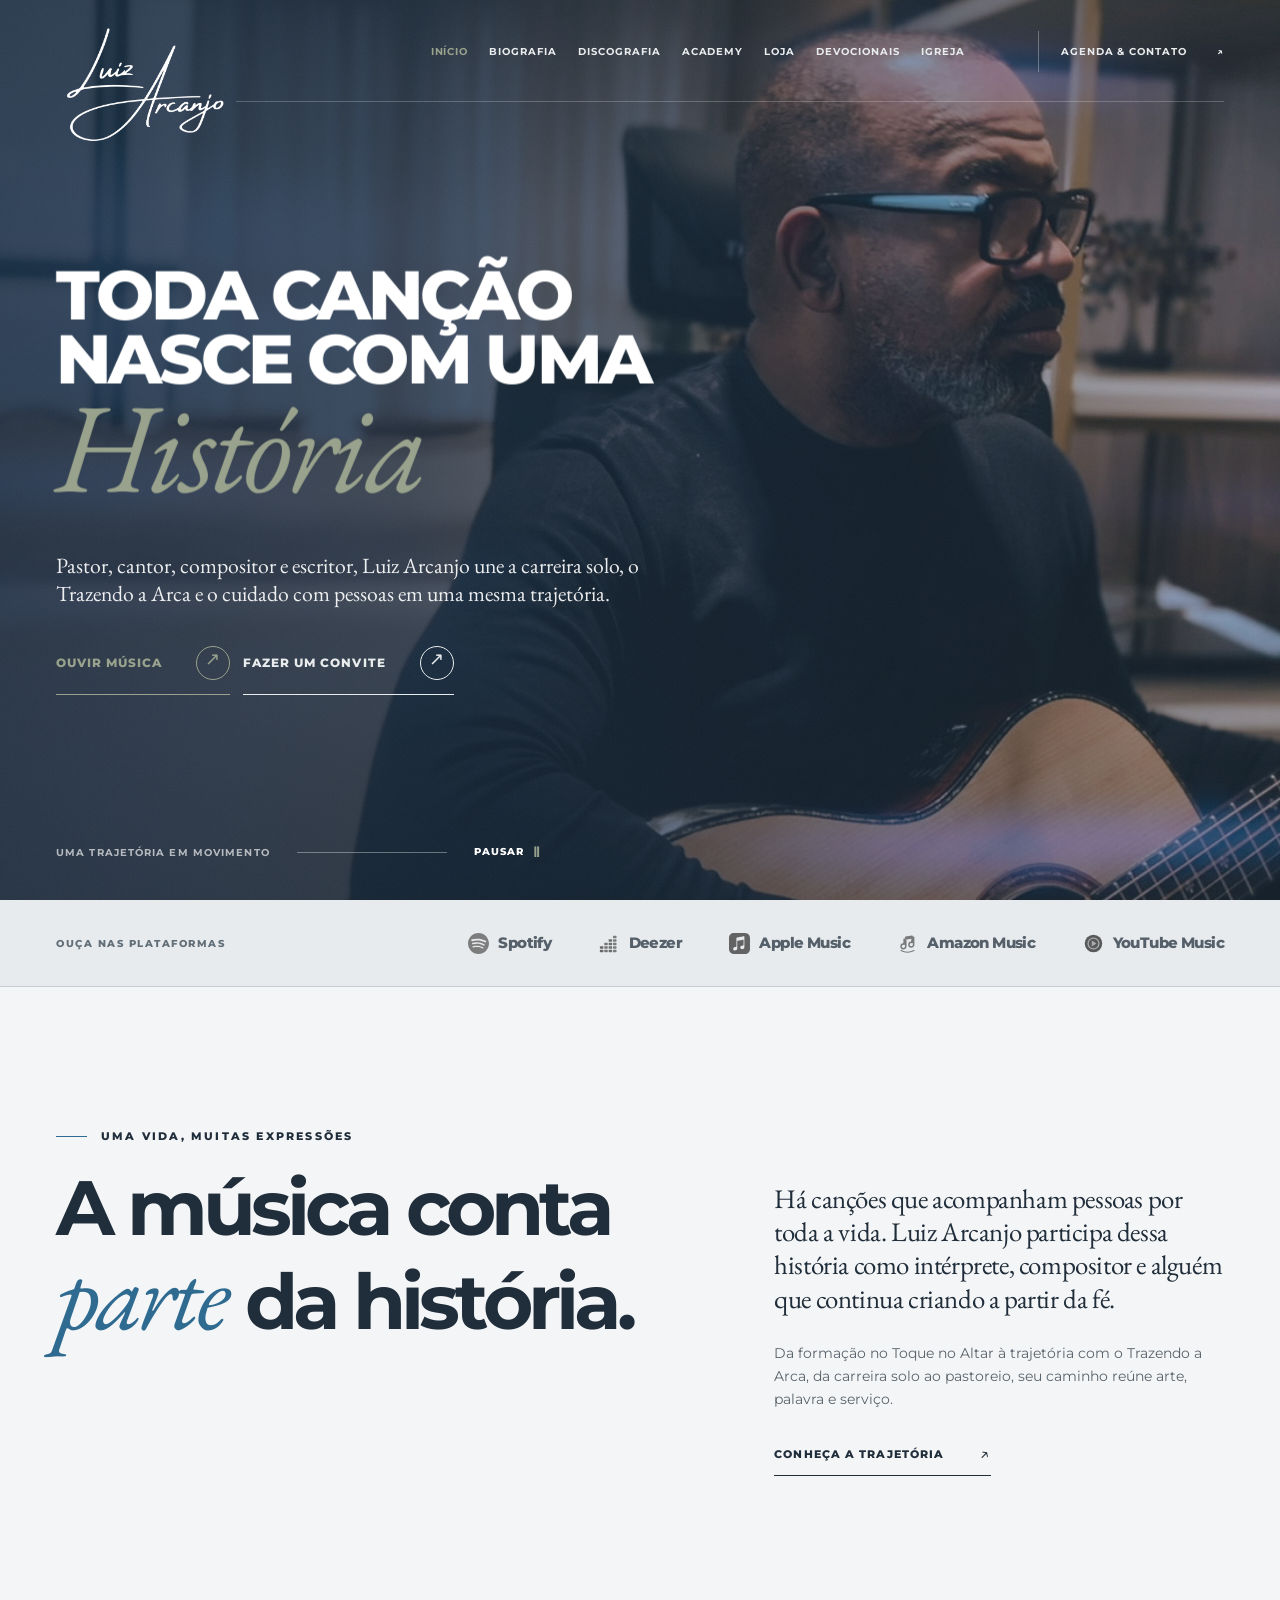
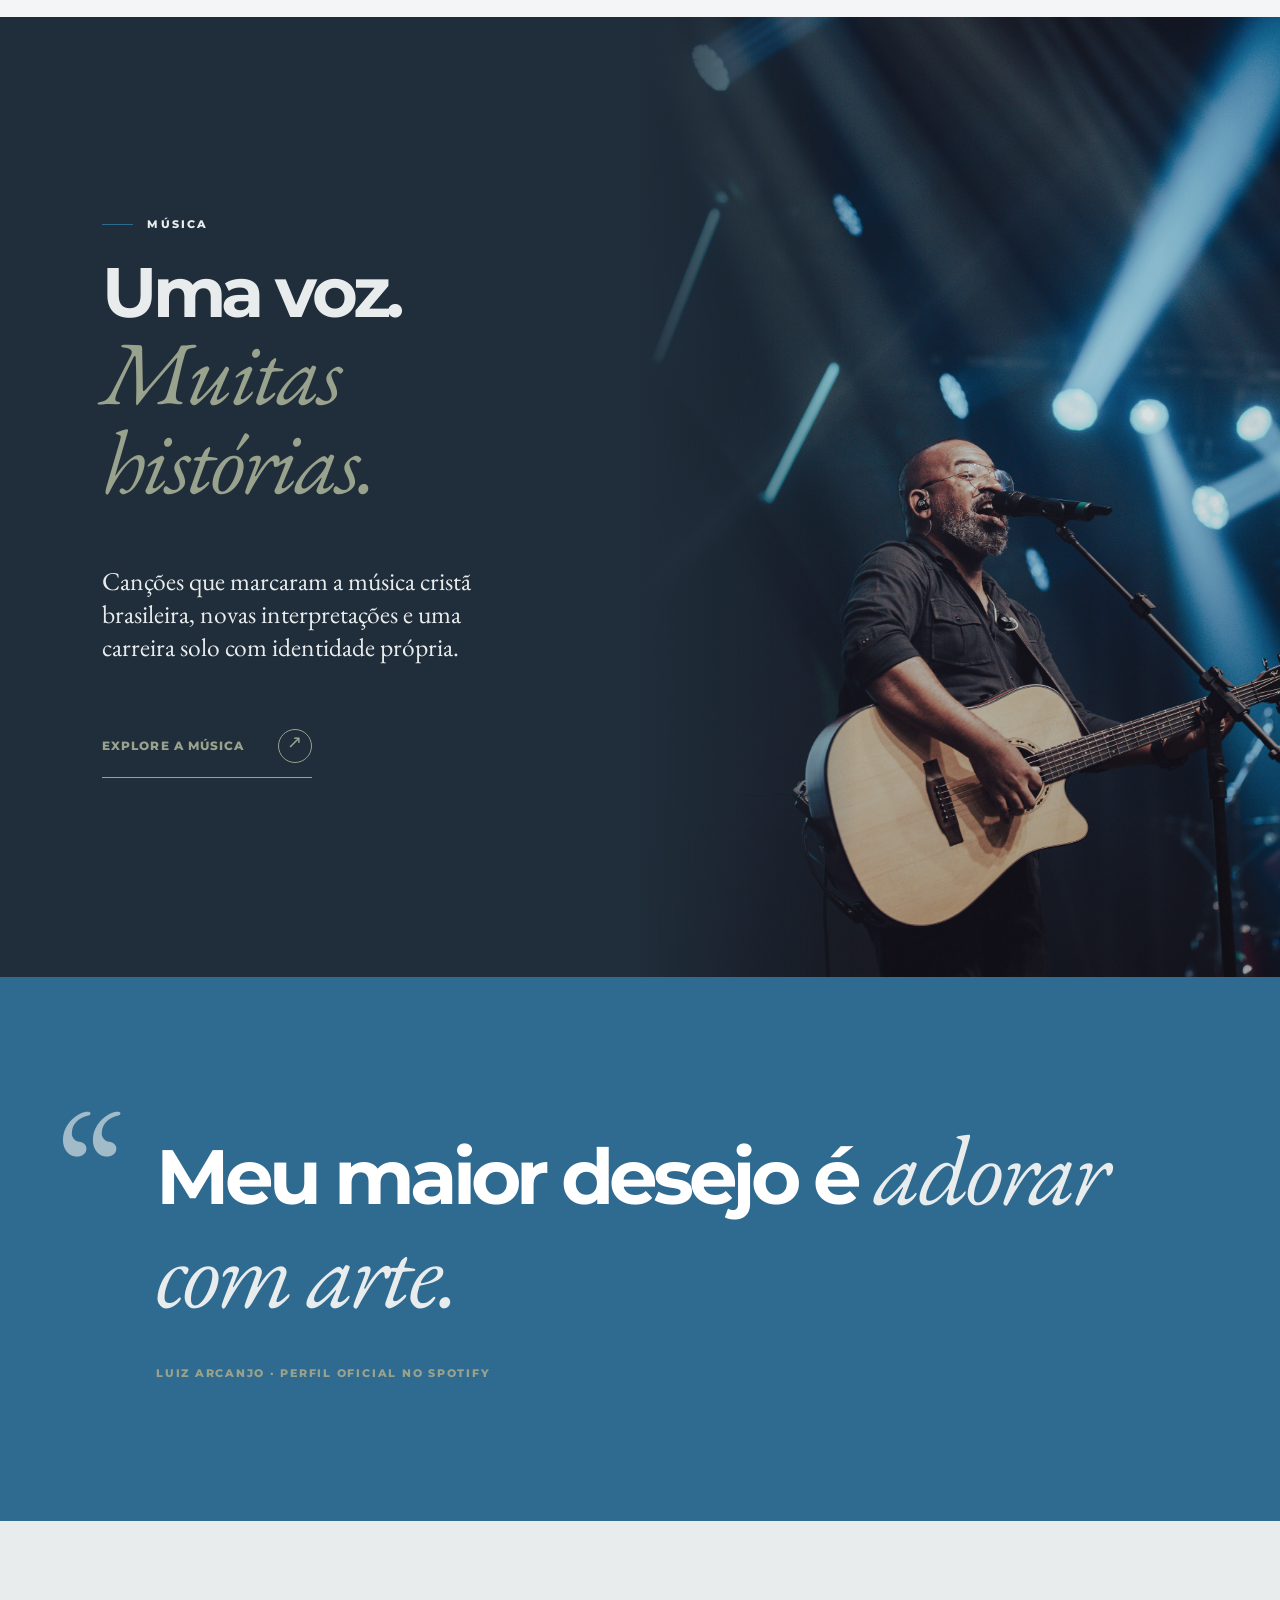
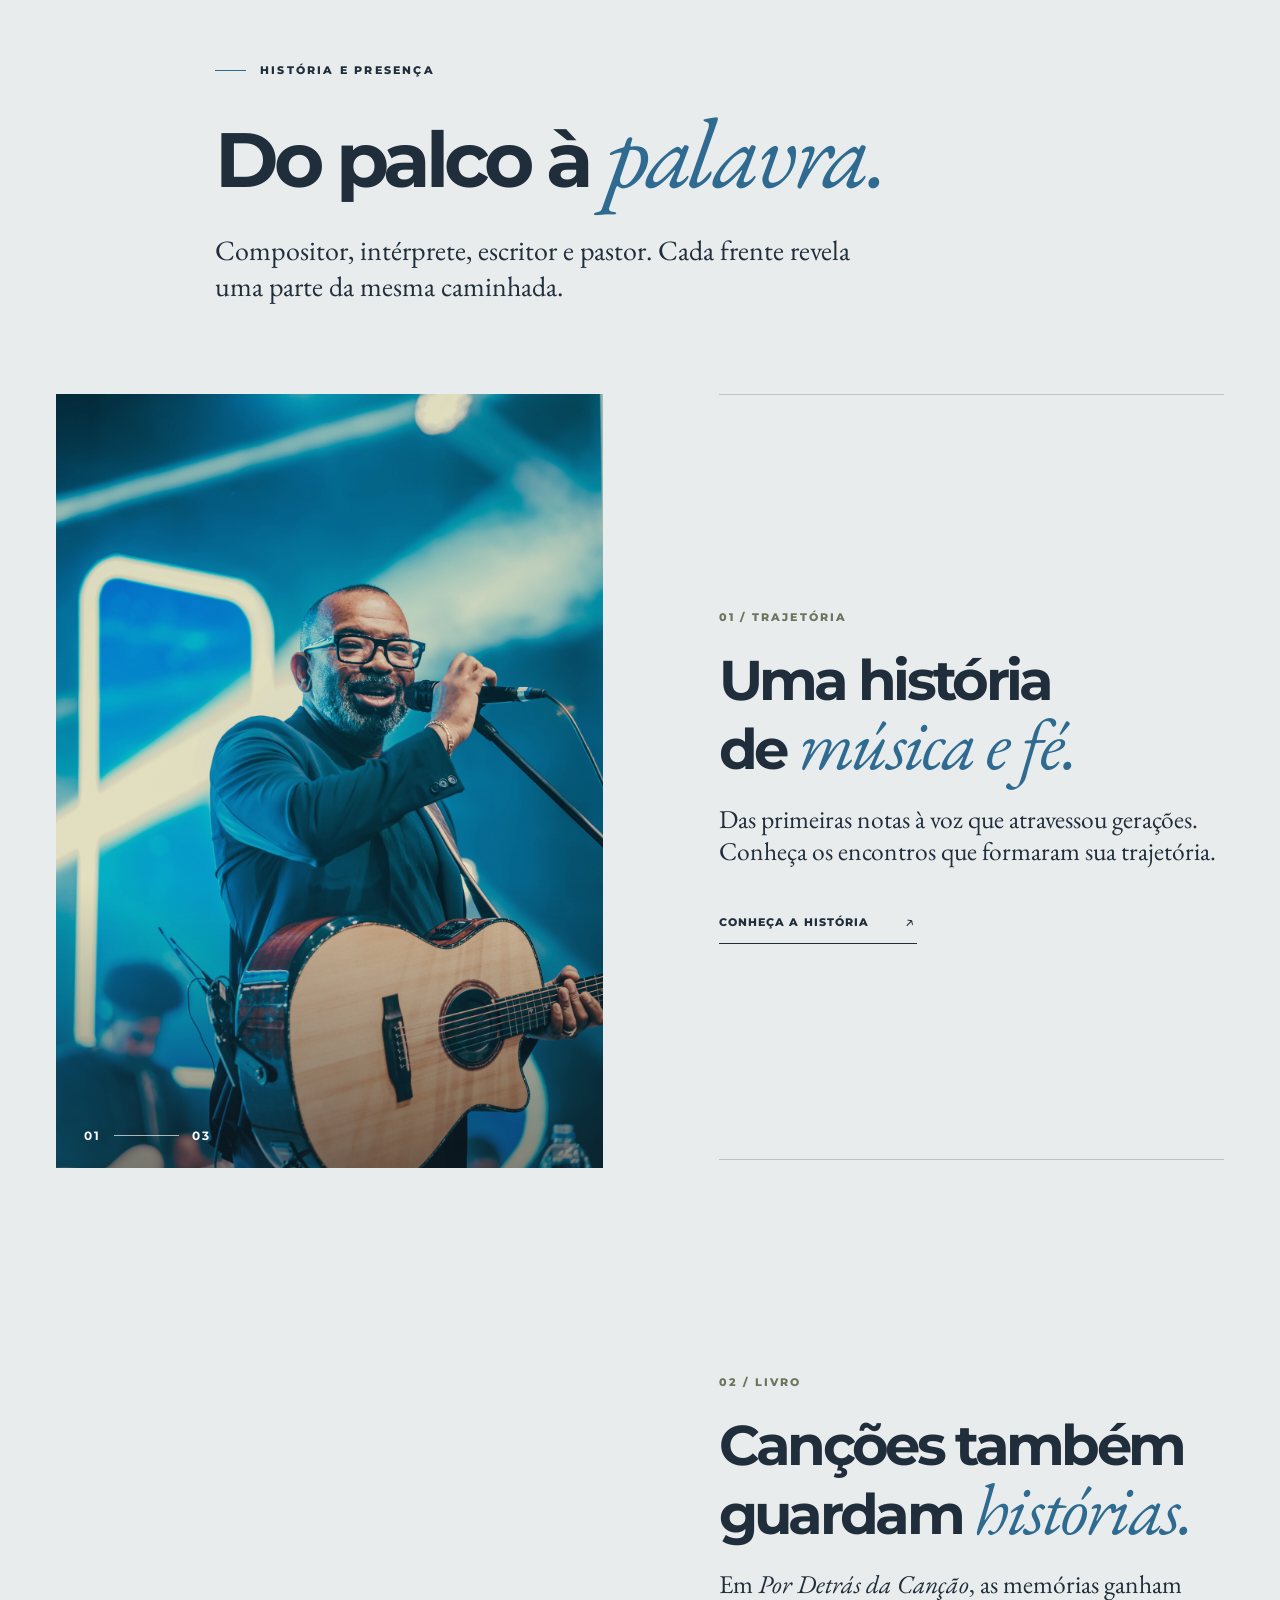
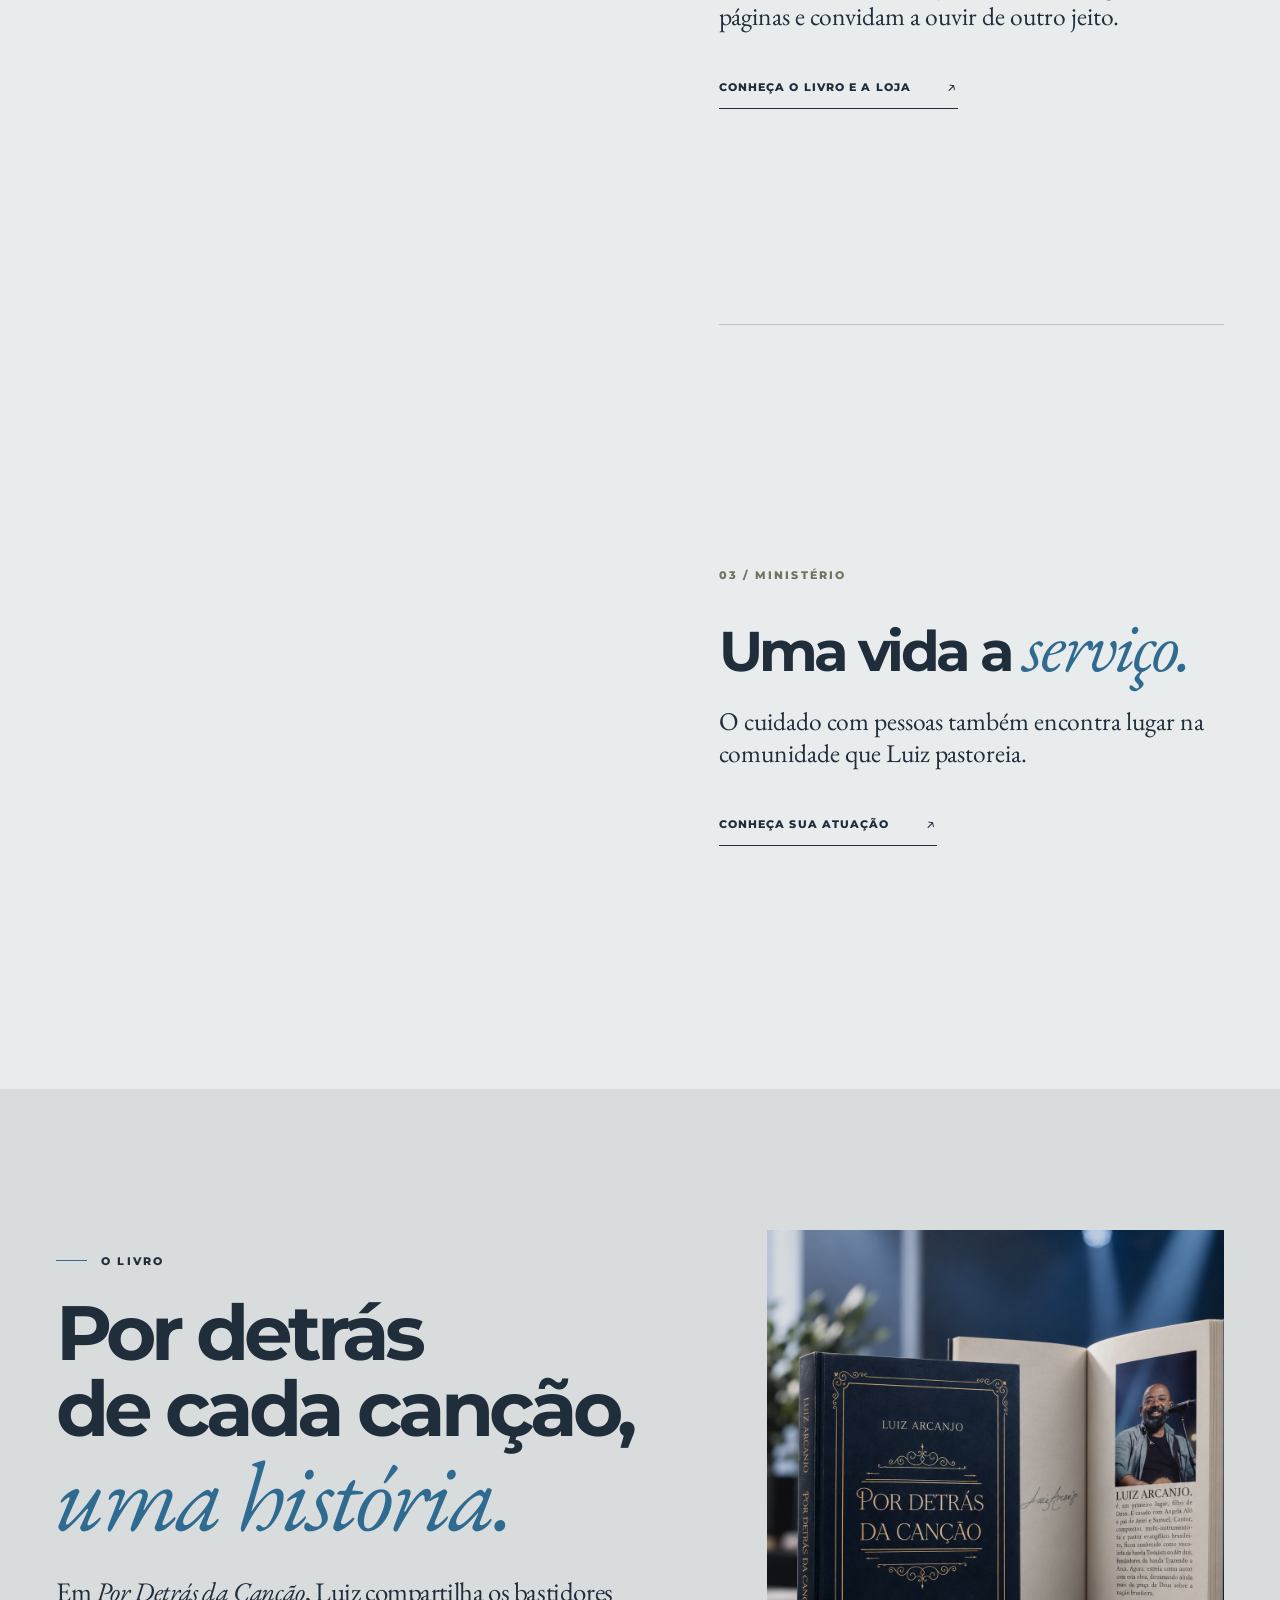
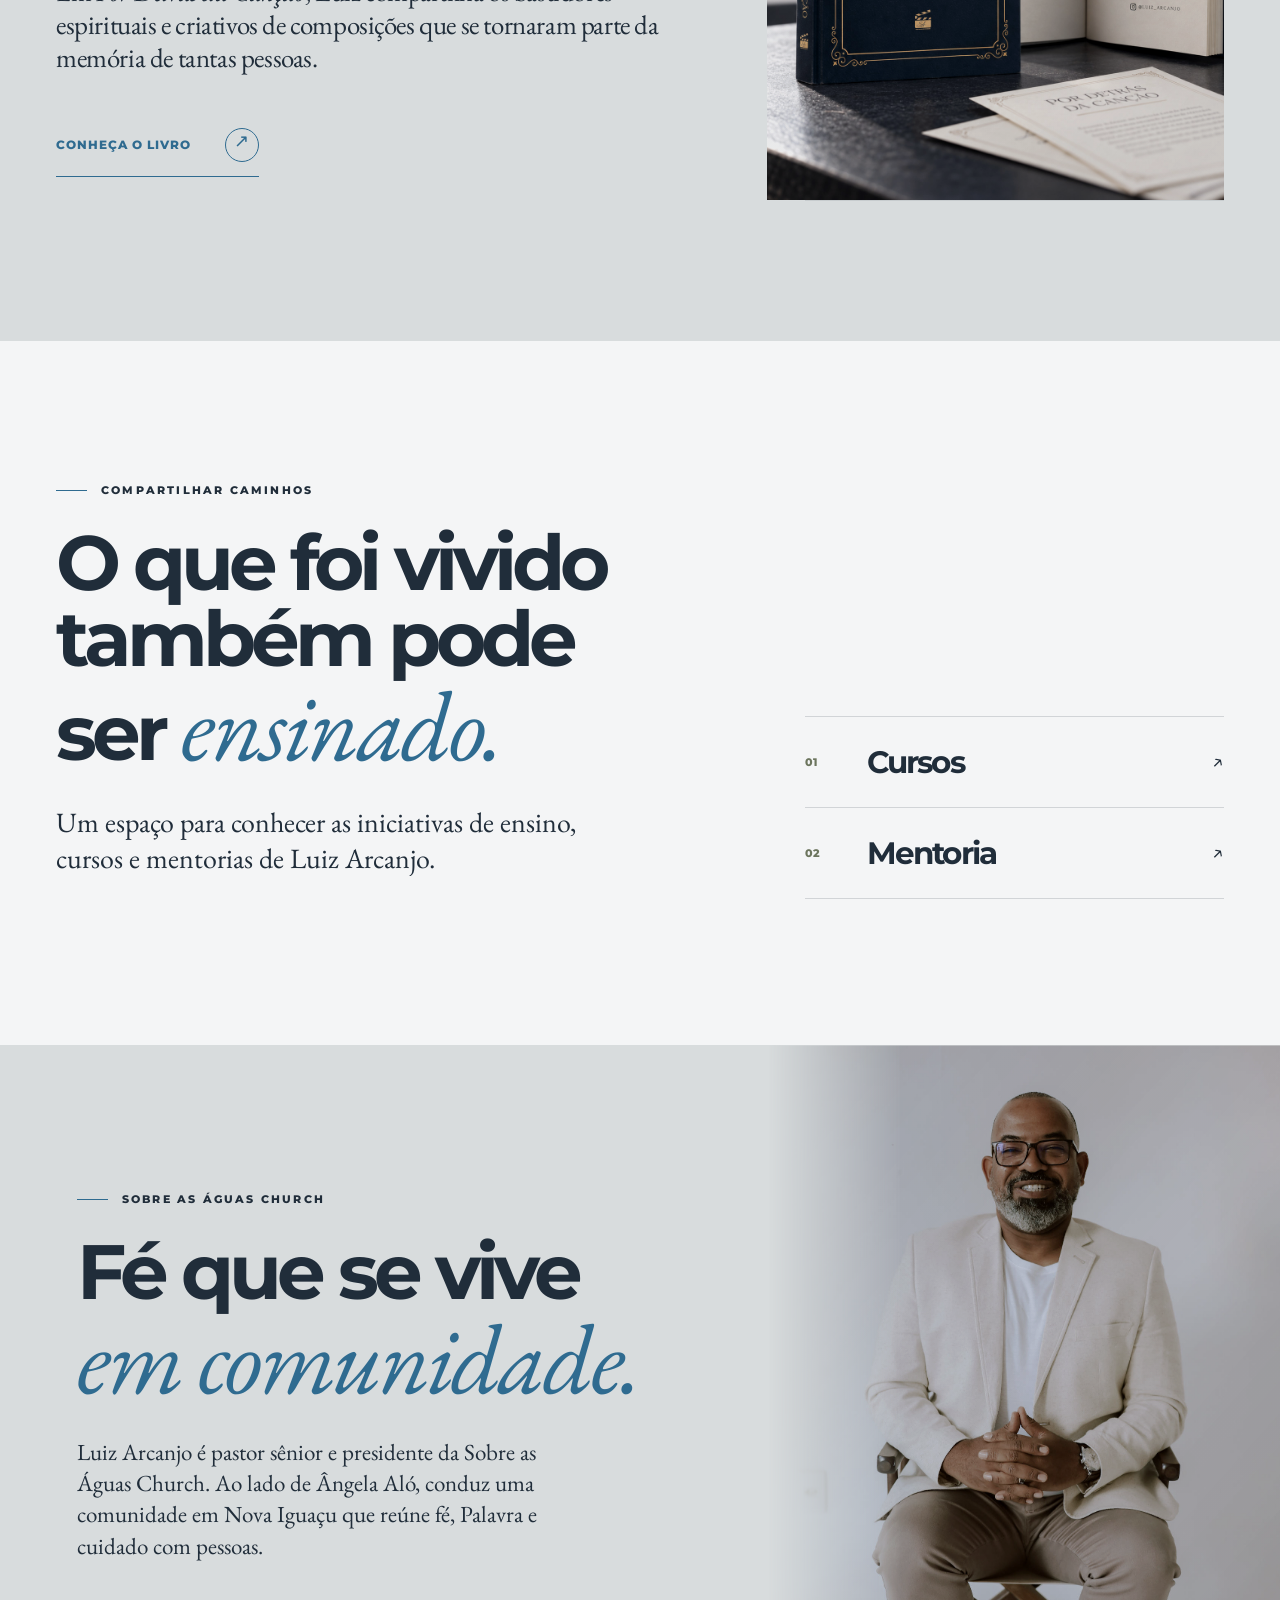
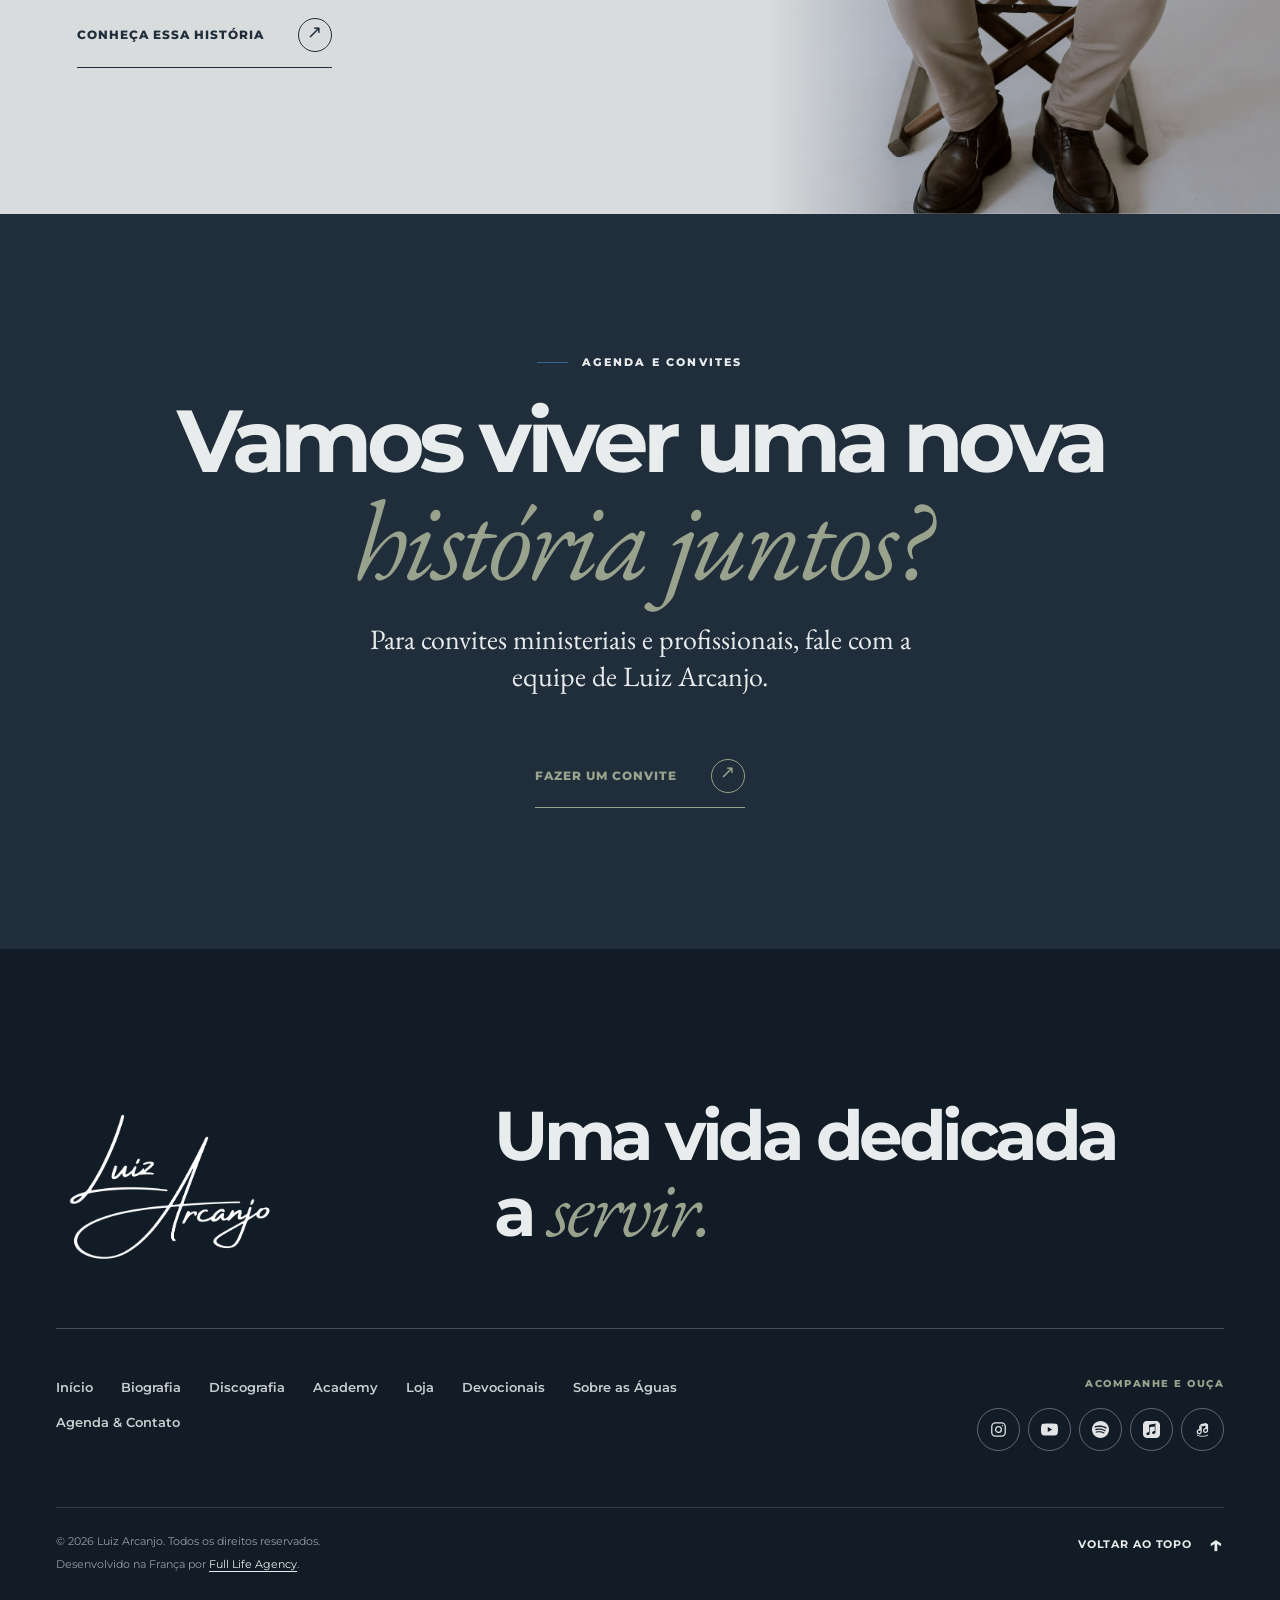
==== commit d3addb83: "Refine mobile hero arrows and video overlay" ====
--- a/index.html
+++ b/index.html
@@ -10,11 +10,13 @@
   <meta property="og:site_name" content="Luiz Arcanjo">
   <meta property="og:title" content="Luiz Arcanjo — site oficial">
   <meta property="og:description" content="Toda canção nasce com uma história. Conheça a música, o livro e a trajetória de Luiz Arcanjo.">
-  <meta property="og:image" content="/assets/images/open-graph.jpg">
+  <meta property="og:image" content="https://luizarcanjo.com/assets/images/open-graph-v3.png">
+  <meta property="og:image:type" content="image/png">
   <meta property="og:image:width" content="1200">
   <meta property="og:image:height" content="630">
-  <meta property="og:image:alt" content="Luiz Arcanjo — Canções que marcaram gerações">
+  <meta property="og:image:alt" content="Luiz Arcanjo — Canções que atravessam gerações">
   <meta name="twitter:card" content="summary_large_image">
+  <meta name="twitter:image" content="https://luizarcanjo.com/assets/images/open-graph-v3.png">
   <title>Luiz Arcanjo — site oficial</title>
   <link rel="icon" type="image/png" sizes="32x32" href="/assets/favicon-32.png">
   <link rel="icon" type="image/png" sizes="512x512" href="/assets/favicon-512.png">
@@ -22,7 +24,7 @@
   <link rel="preconnect" href="https://fonts.googleapis.com">
   <link rel="preconnect" href="https://fonts.gstatic.com" crossorigin>
   <link href="https://fonts.googleapis.com/css2?family=EB+Garamond:ital,wght@0,400;0,500;0,600;1,400;1,500&family=Montserrat:wght@400;500;600;700;800&display=swap" rel="stylesheet">
-  <link rel="stylesheet" href="/assets/site.css?v=60">
+  <link rel="stylesheet" href="/assets/site.css?v=61">
   <script defer src="/assets/site.js?v=24"></script>
   <script type="application/ld+json">{"@context":"https://schema.org","@type":"Person","name":"Luiz Arcanjo","jobTitle":["Pastor","Cantor","Compositor","Escritor"],"sameAs":["https://open.spotify.com/artist/3jhaArlXRtYY9R7GJrvcZ2","https://www.youtube.com/luizarcanjo","https://www.instagram.com/luiz_arcanjo/"]}</script>
 </head>
--- a/assets/site.css
+++ b/assets/site.css
@@ -81,7 +81,8 @@
 .button-row { display: flex; flex-wrap: wrap; gap: 13px; align-items: center; }
 .button { display: inline-flex; align-items: center; justify-content: space-between; gap: 34px; min-height: 58px; padding: 6px 0 12px; border: 0; border-bottom: 1px solid currentColor; border-radius: 0; background: transparent; text-align: left; font-size: 12px; font-weight: 800; letter-spacing: .085em; text-transform: uppercase; line-height: 1.3; transition: color .3s, box-shadow .3s; }
 .button:hover { box-shadow: inset 0 -1px 0 currentColor; }
-.button > span:last-child { width: 34px; height: 34px; border: 1px solid currentColor; border-radius: 50%; display: grid; place-items: center; font-size: 18px; font-weight: 400; line-height: 1; transition: transform .35s var(--ease); }
+.button > span:last-child { width: 34px; height: 34px; border: 1px solid currentColor; border-radius: 50%; display: grid; place-items: center; position: relative; overflow: hidden; font-size: 0; line-height: 1; transition: transform .35s var(--ease); }
+.button > span:last-child::before { content: "\2197\FE0E"; font-family: Arial, "Helvetica Neue", sans-serif; font-size: 18px; font-weight: 400; font-variant-emoji: text; line-height: 1; }
 .button:hover > span:last-child { transform: translate(4px, -4px); }
 .button--gold, .button--dark { color: var(--sky); }
 .button--gold:hover, .button--dark:hover { color: var(--blue); }
@@ -797,7 +798,7 @@
   @media (prefers-reduced-motion: no-preference) {
     .hero__video.is-ready { animation: hero-mobile-horizontal-track 18s ease-in-out infinite; }
   }
-  .hero__shade { background: linear-gradient(180deg, rgba(16,28,39,.22) 0%, rgba(16,28,39,.32) 29%, rgba(16,28,39,.92) 43%, #152432 58%, #152432 100%); }
+  .hero__shade { background: linear-gradient(180deg, rgba(16,28,39,.18) 0%, rgba(16,28,39,.27) 28%, rgba(16,28,39,.52) 46%, rgba(21,36,50,.69) 68%, rgba(21,36,50,.82) 100%); }
   .hero__content { align-items: flex-start; padding-top: 340px; padding-bottom: 80px; }
   .hero__copy { width: 100%; }
   .hero__title { height: clamp(175px, 45vw, 230px); font-size: clamp(46px, 11vw, 66px); }
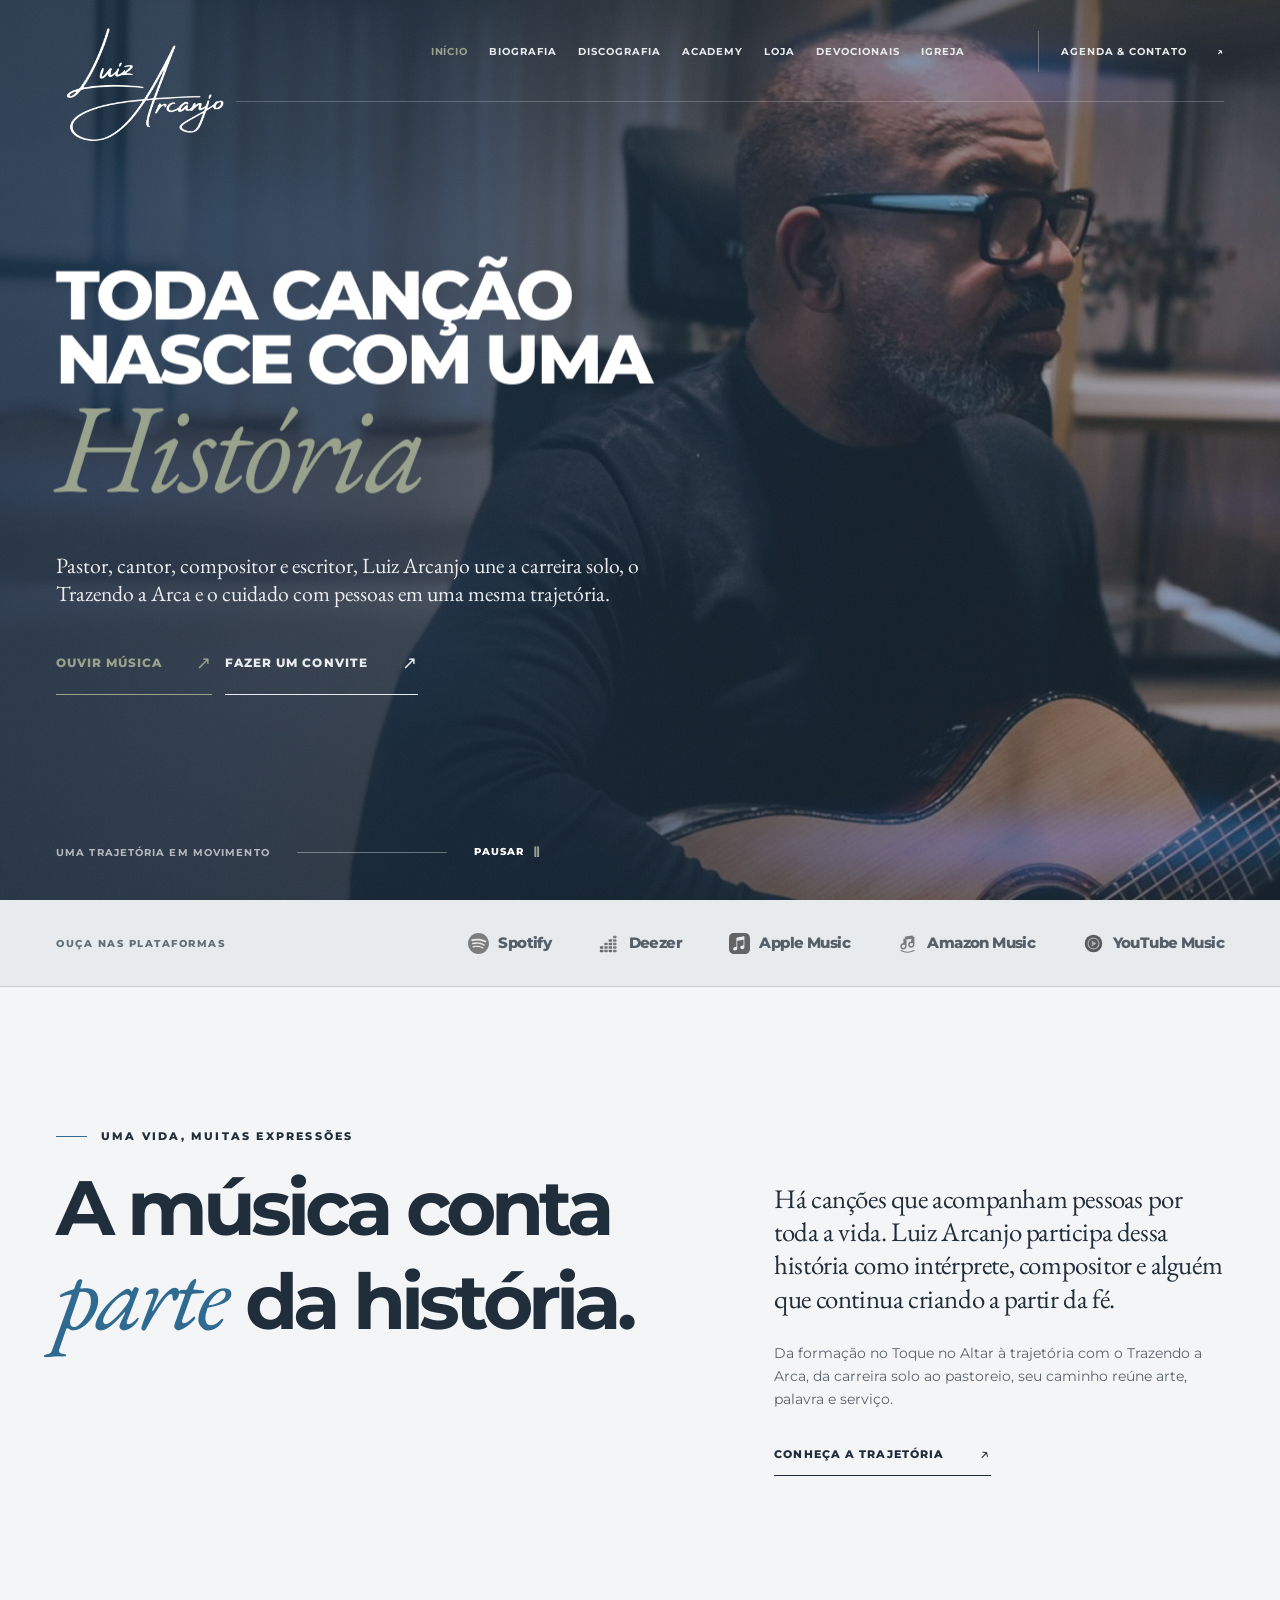
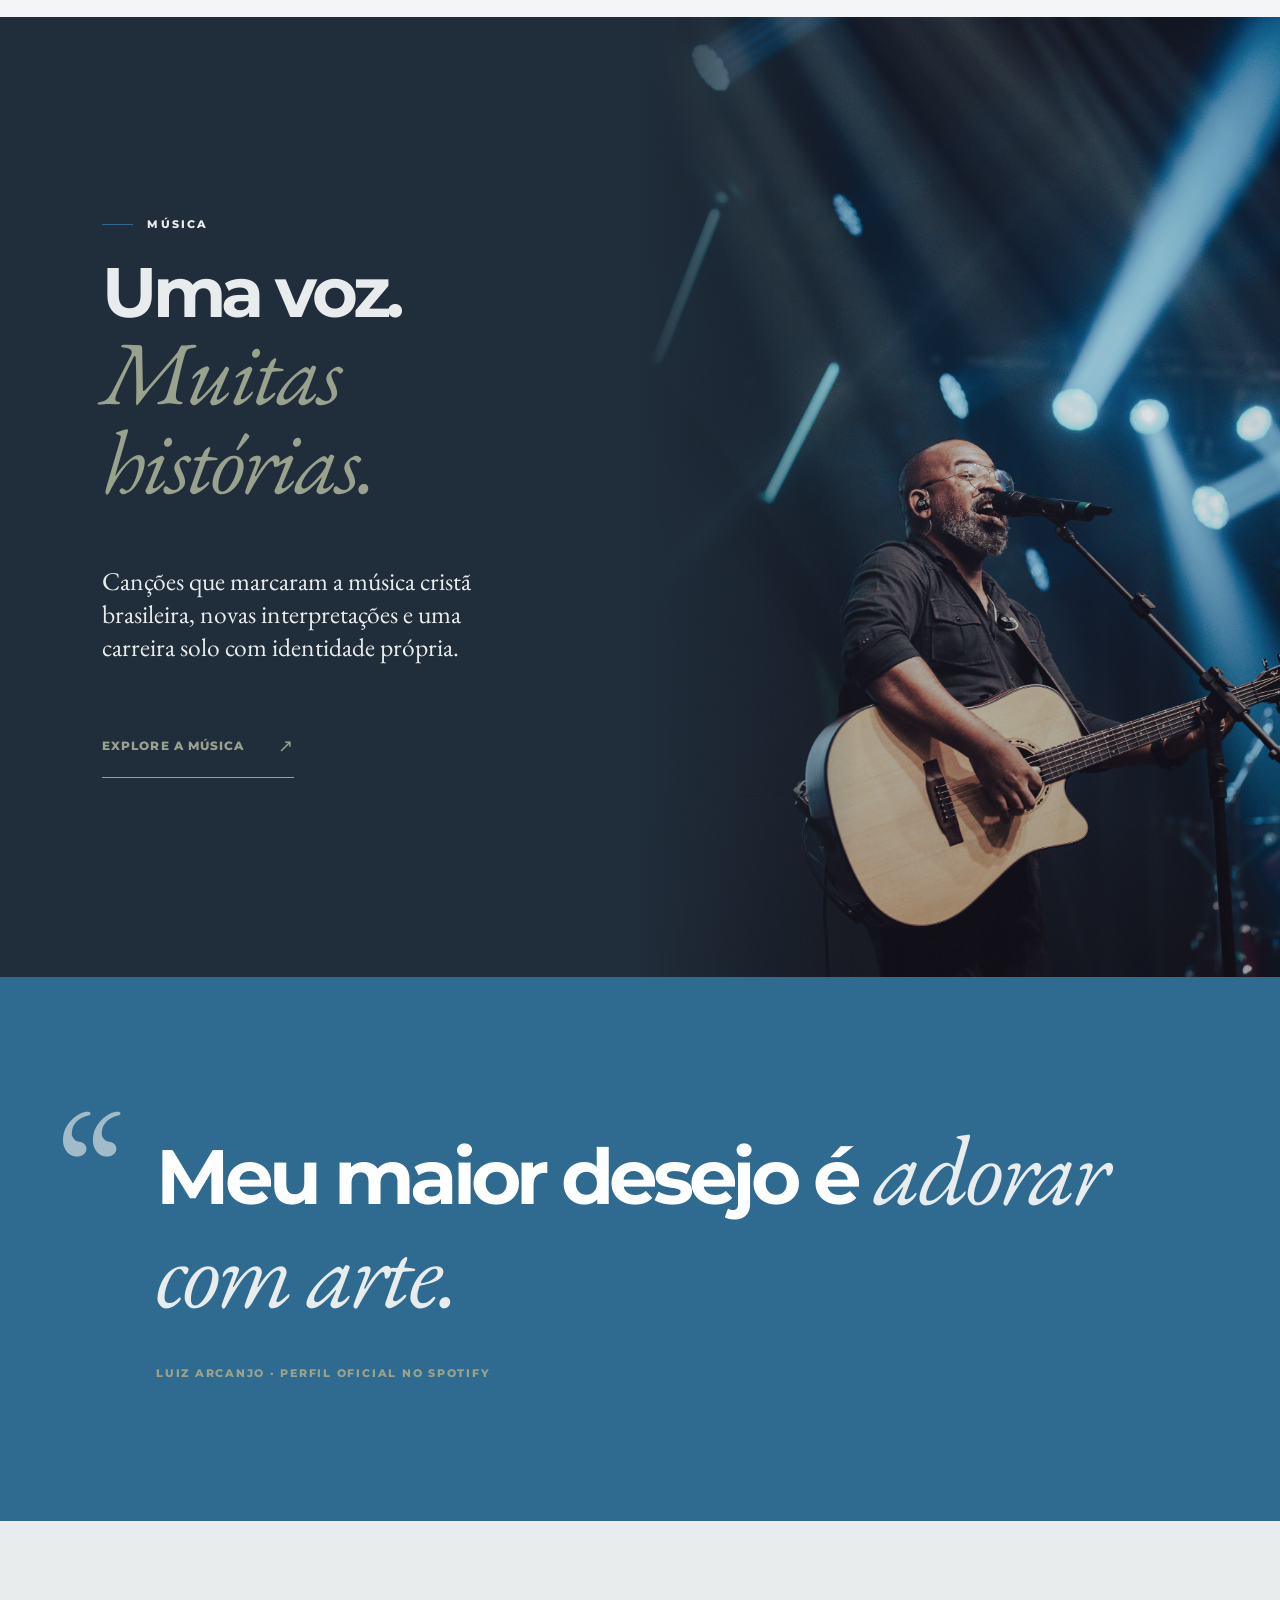
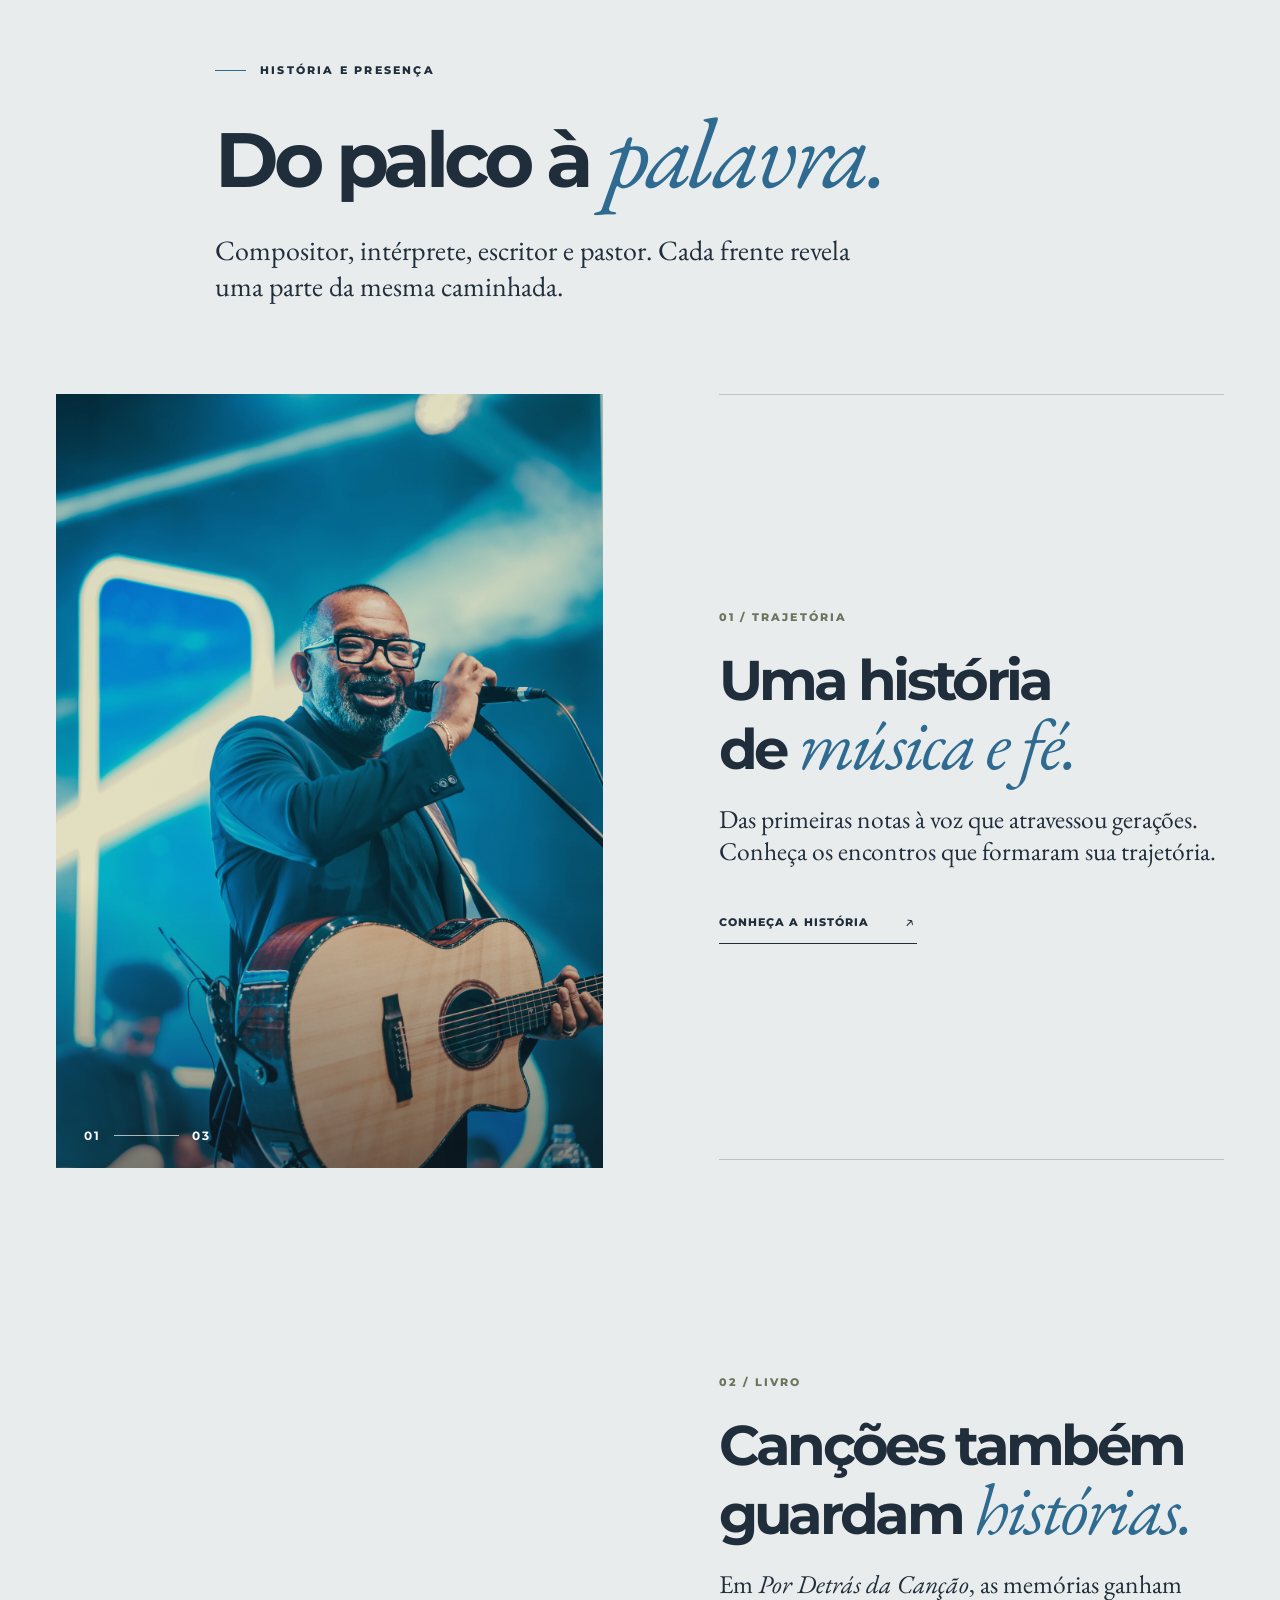
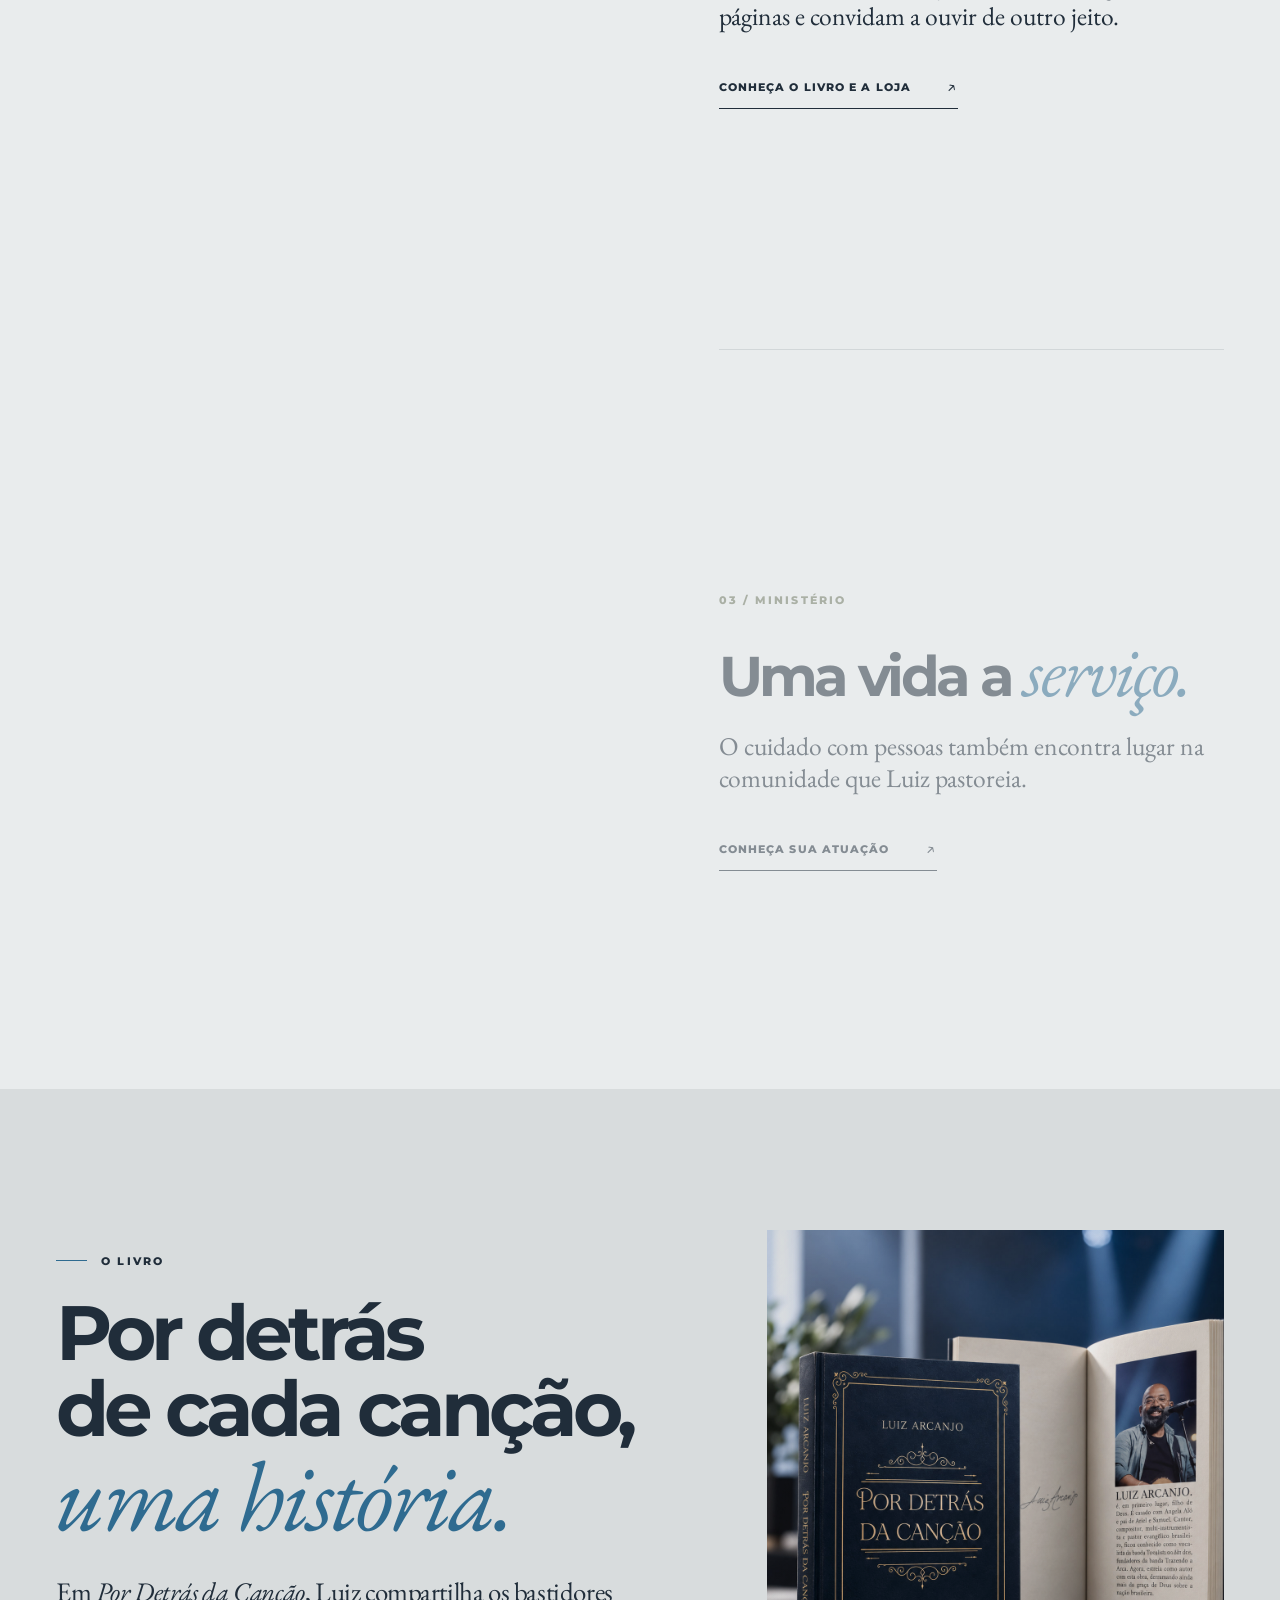
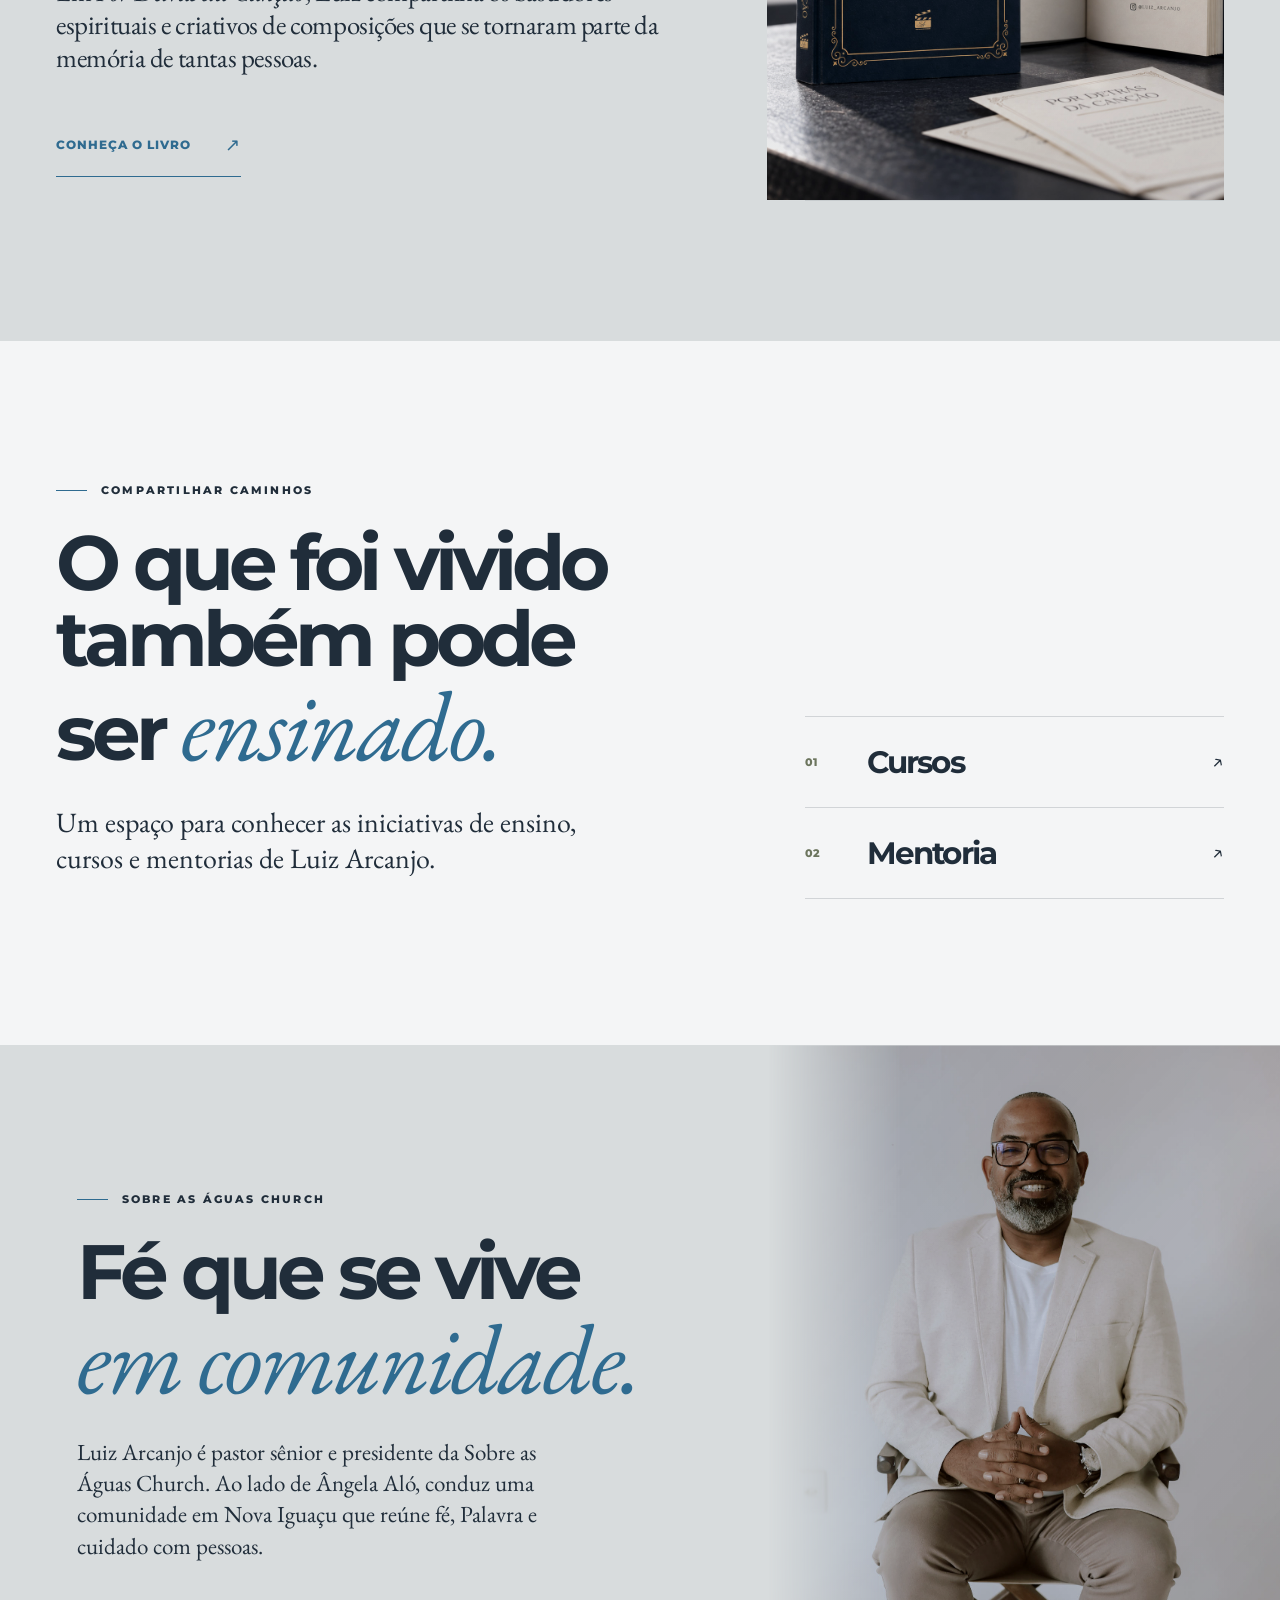
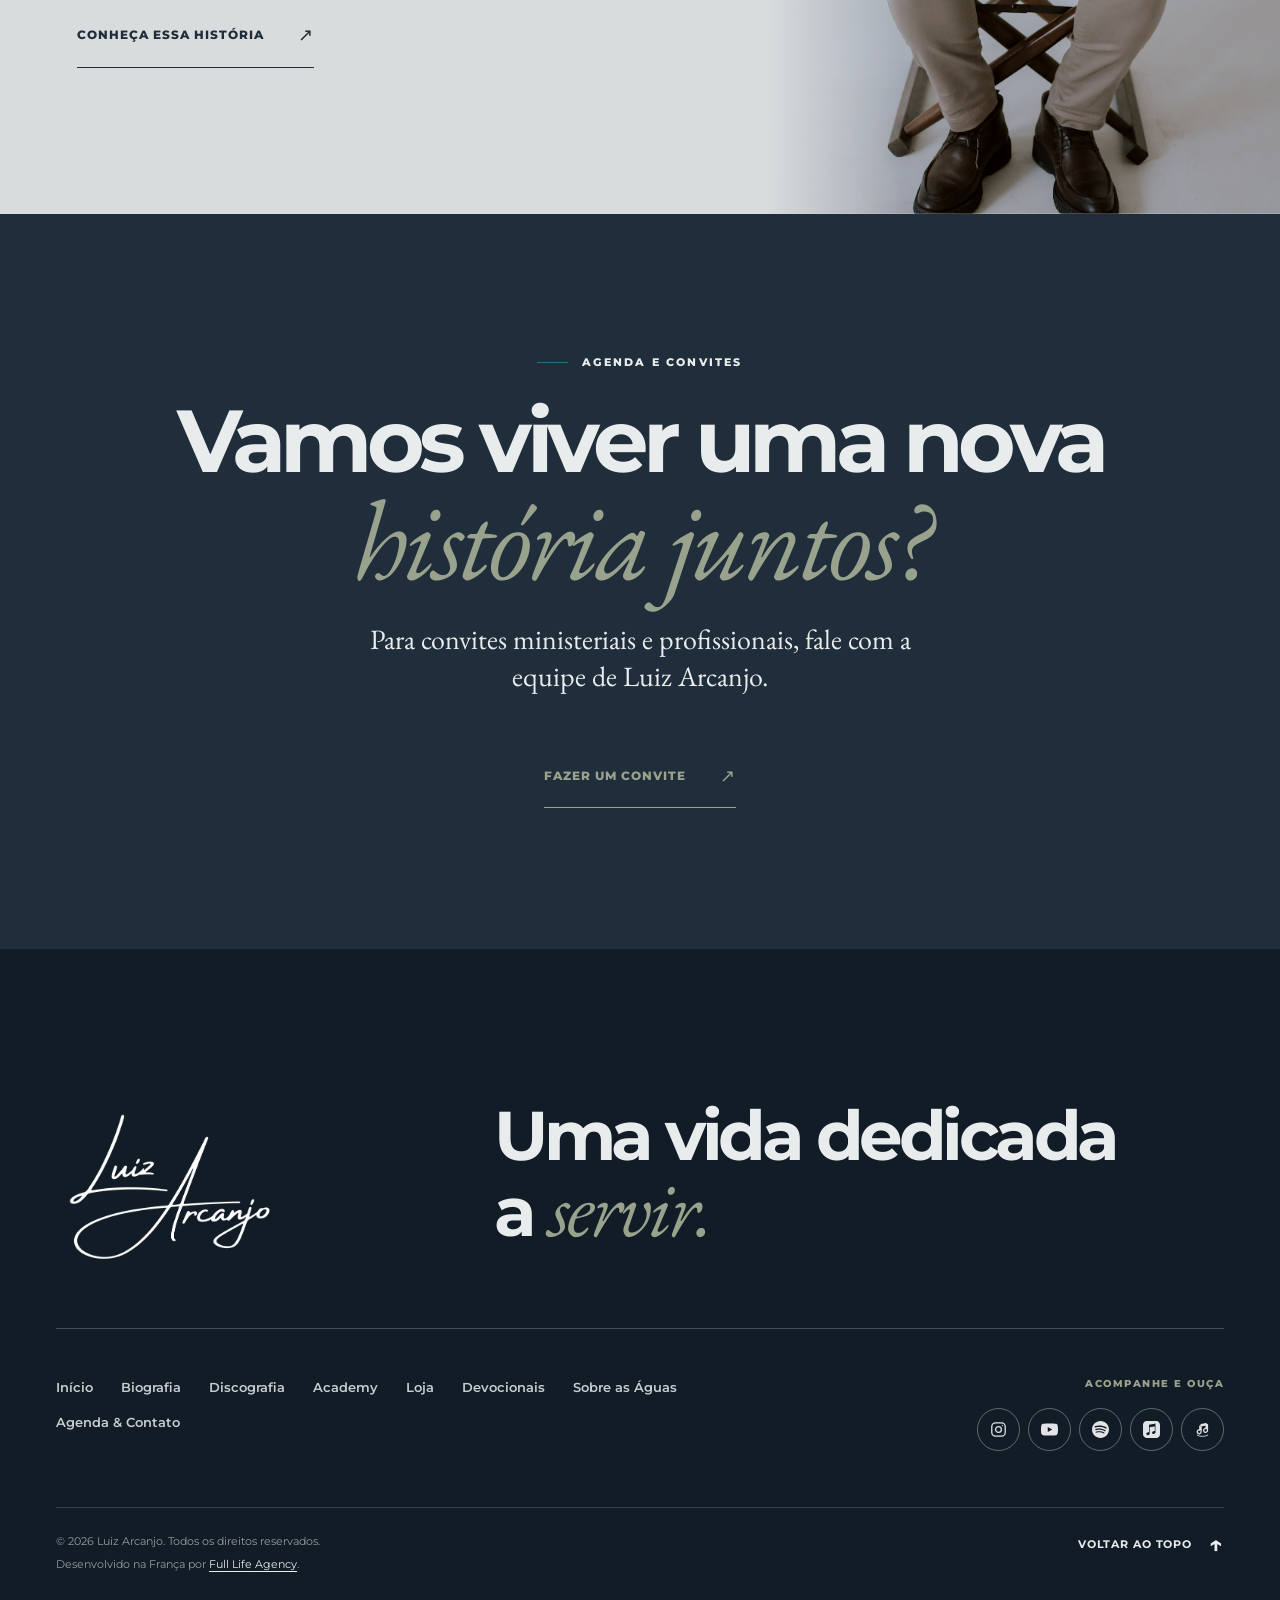
==== commit 6c0cbbed: "Standardize arrow icons across the site" ====
--- a/index.html
+++ b/index.html
@@ -24,8 +24,8 @@
   <link rel="preconnect" href="https://fonts.googleapis.com">
   <link rel="preconnect" href="https://fonts.gstatic.com" crossorigin>
   <link href="https://fonts.googleapis.com/css2?family=EB+Garamond:ital,wght@0,400;0,500;0,600;1,400;1,500&family=Montserrat:wght@400;500;600;700;800&display=swap" rel="stylesheet">
-  <link rel="stylesheet" href="/assets/site.css?v=61">
-  <script defer src="/assets/site.js?v=24"></script>
+  <link rel="stylesheet" href="/assets/site.css?v=62">
+  <script defer src="/assets/site.js?v=25"></script>
   <script type="application/ld+json">{"@context":"https://schema.org","@type":"Person","name":"Luiz Arcanjo","jobTitle":["Pastor","Cantor","Compositor","Escritor"],"sameAs":["https://open.spotify.com/artist/3jhaArlXRtYY9R7GJrvcZ2","https://www.youtube.com/luizarcanjo","https://www.instagram.com/luiz_arcanjo/"]}</script>
 </head>
 <body class="page-home" id="topo" data-page="home">
@@ -46,8 +46,8 @@
           </h1>
           <p class="hero__lead">Pastor, cantor, compositor e escritor, Luiz Arcanjo une a carreira solo, o Trazendo a Arca e o cuidado com pessoas em uma mesma trajetória.</p>
           <div class="button-row">
-            <a class="button button--gold" href="/musica/"><span>Ouvir música</span><span aria-hidden="true">↗</span></a>
-            <a class="button button--outline" href="/contato/#mensagem"><span>Fazer um convite</span><span aria-hidden="true">↗</span></a>
+            <a class="button button--gold" href="/musica/"><span>Ouvir música</span><span aria-hidden="true">↗︎</span></a>
+            <a class="button button--outline" href="/contato/#mensagem"><span>Fazer um convite</span><span aria-hidden="true">↗︎</span></a>
           </div>
         </div>
       </div>
@@ -76,7 +76,7 @@
         <div class="intro-grid__copy" data-reveal>
           <p class="lead-serif">Há canções que acompanham pessoas por toda a vida. Luiz Arcanjo participa dessa história como intérprete, compositor e alguém que continua criando a partir da fé.</p>
           <p>Da formação no Toque no Altar à trajetória com o Trazendo a Arca, da carreira solo ao pastoreio, seu caminho reúne arte, palavra e serviço.</p>
-          <a class="text-link" href="/historia/">Conheça a trajetória <span aria-hidden="true">↗</span></a>
+          <a class="text-link" href="/historia/">Conheça a trajetória <span aria-hidden="true">↗︎</span></a>
         </div>
       </div>
     </section>
@@ -86,7 +86,7 @@
         <p class="eyebrow"><span class="eyebrow__rule"></span>Música</p>
         <h2>Uma voz.<br><em>Muitas histórias.</em></h2>
         <p>Canções que marcaram a música cristã brasileira, novas interpretações e uma carreira solo com identidade própria.</p>
-        <a class="button button--moss" href="/musica/"><span>Explore a música</span><span aria-hidden="true">↗</span></a>
+        <a class="button button--moss" href="/musica/"><span>Explore a música</span><span aria-hidden="true">↗︎</span></a>
       </div>
     </section>
     <section class="quote-section section-pad">
@@ -117,21 +117,21 @@
             <span class="story-chapter__number">01 / Trajetória</span>
             <h3>Uma história de <em>música e fé.</em></h3>
             <p>Das primeiras notas à voz que atravessou gerações. Conheça os encontros que formaram sua trajetória.</p>
-            <a class="text-link" href="/historia/">Conheça a história <span aria-hidden="true">↗</span></a>
+            <a class="text-link" href="/historia/">Conheça a história <span aria-hidden="true">↗︎</span></a>
           </article>
           <article class="story-chapter" data-story-chapter="1">
             <div class="story-chapter__mobile-photo photo"><img src="/assets/images/story-stage-2.jpg" alt="Luiz Arcanjo cantando com violão sob luzes coloridas" loading="lazy"></div>
             <span class="story-chapter__number">02 / Livro</span>
             <h3>Canções também guardam <em>histórias.</em></h3>
             <p>Em <cite>Por Detrás da Canção</cite>, as memórias ganham páginas e convidam a ouvir de outro jeito.</p>
-            <a class="text-link" href="/livro/">Conheça o livro e a loja <span aria-hidden="true">↗</span></a>
+            <a class="text-link" href="/livro/">Conheça o livro e a loja <span aria-hidden="true">↗︎</span></a>
           </article>
           <article class="story-chapter" data-story-chapter="2">
             <div class="story-chapter__mobile-photo photo"><img src="/assets/images/story-stage-3.jpg" alt="Luiz Arcanjo cantando e tocando violão" loading="lazy"></div>
             <span class="story-chapter__number">03 / Ministério</span>
             <h3>Uma vida a <em>serviço.</em></h3>
             <p>O cuidado com pessoas também encontra lugar na comunidade que Luiz pastoreia.</p>
-            <a class="text-link" href="/igreja/">Conheça sua atuação <span aria-hidden="true">↗</span></a>
+            <a class="text-link" href="/igreja/">Conheça sua atuação <span aria-hidden="true">↗︎</span></a>
           </article>
         </div>
       </div>
@@ -142,7 +142,7 @@
           <p class="eyebrow"><span class="eyebrow__rule"></span>O livro</p>
           <h2 class="display-title">Por detrás de cada canção,<br><em>uma história.</em></h2>
           <p class="lead-serif">Em <cite>Por Detrás da Canção</cite>, Luiz compartilha os bastidores espirituais e criativos de composições que se tornaram parte da memória de tantas pessoas.</p>
-          <a class="button button--dark" href="/livro/"><span>Conheça o livro</span><span aria-hidden="true">↗</span></a>
+          <a class="button button--dark" href="/livro/"><span>Conheça o livro</span><span aria-hidden="true">↗︎</span></a>
         </div>
         <div class="book-feature__visual photo" data-reveal><img src="/assets/images/book-editorial.jpg" alt="Livro Por Detrás da Canção, de Luiz Arcanjo, em composição editorial" loading="lazy"></div>
       </div>
@@ -155,8 +155,8 @@
           <p>Um espaço para conhecer as iniciativas de ensino, cursos e mentorias de Luiz Arcanjo.</p>
         </div>
         <div class="teaching-links" data-reveal>
-          <a href="/cursos/#cursos"><span>01</span><strong>Cursos</strong><span aria-hidden="true">↗</span></a>
-          <a href="/cursos/#mentoria"><span>02</span><strong>Mentoria</strong><span aria-hidden="true">↗</span></a>
+          <a href="/cursos/#cursos"><span>01</span><strong>Cursos</strong><span aria-hidden="true">↗︎</span></a>
+          <a href="/cursos/#mentoria"><span>02</span><strong>Mentoria</strong><span aria-hidden="true">↗︎</span></a>
         </div>
       </div>
     </section>
@@ -166,7 +166,7 @@
         <p class="eyebrow"><span class="eyebrow__rule"></span>Sobre as Águas Church</p>
         <h2 class="display-title">Fé que se vive<br><em>em comunidade.</em></h2>
         <p>Luiz Arcanjo é pastor sênior e presidente da Sobre as Águas Church. Ao lado de Ângela Aló, conduz uma comunidade em Nova Iguaçu que reúne fé, Palavra e cuidado com pessoas.</p>
-        <a class="button button--outline" href="/igreja/"><span>Conheça essa história</span><span aria-hidden="true">↗</span></a>
+        <a class="button button--outline" href="/igreja/"><span>Conheça essa história</span><span aria-hidden="true">↗︎</span></a>
       </div>
     </section>
     <section class="final-cta section-pad">
@@ -174,7 +174,7 @@
         <p class="eyebrow"><span class="eyebrow__rule"></span>Agenda e convites</p>
         <h2>Vamos viver uma nova<br><em>história juntos?</em></h2>
         <p>Para convites ministeriais e profissionais, fale com a equipe de Luiz Arcanjo.</p>
-        <a class="button button--gold" href="/contato/#mensagem"><span>Fazer um convite</span><span aria-hidden="true">↗</span></a>
+        <a class="button button--gold" href="/contato/#mensagem"><span>Fazer um convite</span><span aria-hidden="true">↗︎</span></a>
       </div>
     </section>
   </main>
--- a/assets/site.css
+++ b/assets/site.css
@@ -18,7 +18,7 @@
 }
 
 *, *::before, *::after { box-sizing: border-box; }
-html { scroll-behavior: smooth; }
+html { scroll-behavior: smooth; font-variant-emoji: text; }
 body { margin: 0; background: var(--paper); color: var(--blue); font-family: var(--sans); -webkit-font-smoothing: antialiased; overflow-x: clip; }
 img, video { display: block; max-width: 100%; }
 a { color: inherit; text-decoration: none; }
@@ -81,7 +81,7 @@
 .button-row { display: flex; flex-wrap: wrap; gap: 13px; align-items: center; }
 .button { display: inline-flex; align-items: center; justify-content: space-between; gap: 34px; min-height: 58px; padding: 6px 0 12px; border: 0; border-bottom: 1px solid currentColor; border-radius: 0; background: transparent; text-align: left; font-size: 12px; font-weight: 800; letter-spacing: .085em; text-transform: uppercase; line-height: 1.3; transition: color .3s, box-shadow .3s; }
 .button:hover { box-shadow: inset 0 -1px 0 currentColor; }
-.button > span:last-child { width: 34px; height: 34px; border: 1px solid currentColor; border-radius: 50%; display: grid; place-items: center; position: relative; overflow: hidden; font-size: 0; line-height: 1; transition: transform .35s var(--ease); }
+.button > span:last-child { display: inline-grid; place-items: center; position: relative; flex: 0 0 auto; border: 0; background: transparent; overflow: hidden; font-size: 0; line-height: 1; transition: transform .35s var(--ease); }
 .button > span:last-child::before { content: "\2197\FE0E"; font-family: Arial, "Helvetica Neue", sans-serif; font-size: 18px; font-weight: 400; font-variant-emoji: text; line-height: 1; }
 .button:hover > span:last-child { transform: translate(4px, -4px); }
 .button--gold, .button--dark { color: var(--sky); }
@@ -641,7 +641,7 @@
 .contact-channel > span { font-size: 9px; font-weight: 800; letter-spacing: .14em; text-transform: uppercase; }
 .contact-channel strong { display: block; margin: 65px 0 18px; font-size: clamp(25px,2.5vw,40px); line-height: 1.05; letter-spacing: -.045em; }
 .contact-channel p { margin: 0; color: var(--muted); overflow-wrap: anywhere; }
-.contact-channel b { position: absolute; right: 28px; top: 28px; width: 38px; height: 38px; border: 1px solid currentColor; border-radius: 50%; display: grid; place-items: center; font-weight: 400; }
+.contact-channel b { position: absolute; right: 28px; top: 28px; border: 0; background: transparent; font-weight: 400; }
 .contact-message .invite-form { background: var(--ivory); color: var(--blue); }
 .contact-message .invite-grid__intro a { color: var(--moss); }
 .contact-direct { margin-top: 40px; display: grid; gap: 8px; }
@@ -984,8 +984,8 @@
 .discography-rail-head { display: flex; justify-content: space-between; align-items: center; gap: 20px; margin: 30px 0 22px; }
 .discography-status { margin: 0; color: var(--muted); font-size: 10px; font-weight: 800; letter-spacing: .13em; text-transform: uppercase; }
 .discography-rail-arrows { display: flex; gap: 8px; }
-.discography-rail-arrows button { width: 36px; height: 36px; border: 1px solid rgba(32,45,58,.2); border-radius: 50%; background: transparent; color: var(--blue); font-size: 17px; cursor: pointer; transition: background .2s, color .2s, transform .2s var(--ease); }
-.discography-rail-arrows button:hover { background: var(--blue); color: var(--ivory); transform: scale(1.06); }
+.discography-rail-arrows button { border: 0; padding: 8px; background: transparent; color: var(--blue); font-size: 17px; cursor: pointer; transition: color .2s, transform .2s var(--ease); }
+.discography-rail-arrows button:hover { color: var(--olive); transform: translateX(2px); }
 .release-rail { display: grid; grid-auto-flow: column; grid-auto-columns: clamp(150px, 14vw, 205px); gap: clamp(16px, 2vw, 28px); overflow-x: auto; overscroll-behavior-inline: contain; scroll-snap-type: inline mandatory; scrollbar-width: thin; scrollbar-color: rgba(32,45,58,.24) transparent; padding: 0 0 28px; margin-bottom: clamp(58px, 7vw, 90px); }
 .release-rail .release-card { scroll-snap-align: start; }
 .release-grid { display: grid; grid-template-columns: repeat(4, minmax(0, 1fr)); gap: clamp(26px, 3vw, 48px) clamp(18px, 2.5vw, 36px); }
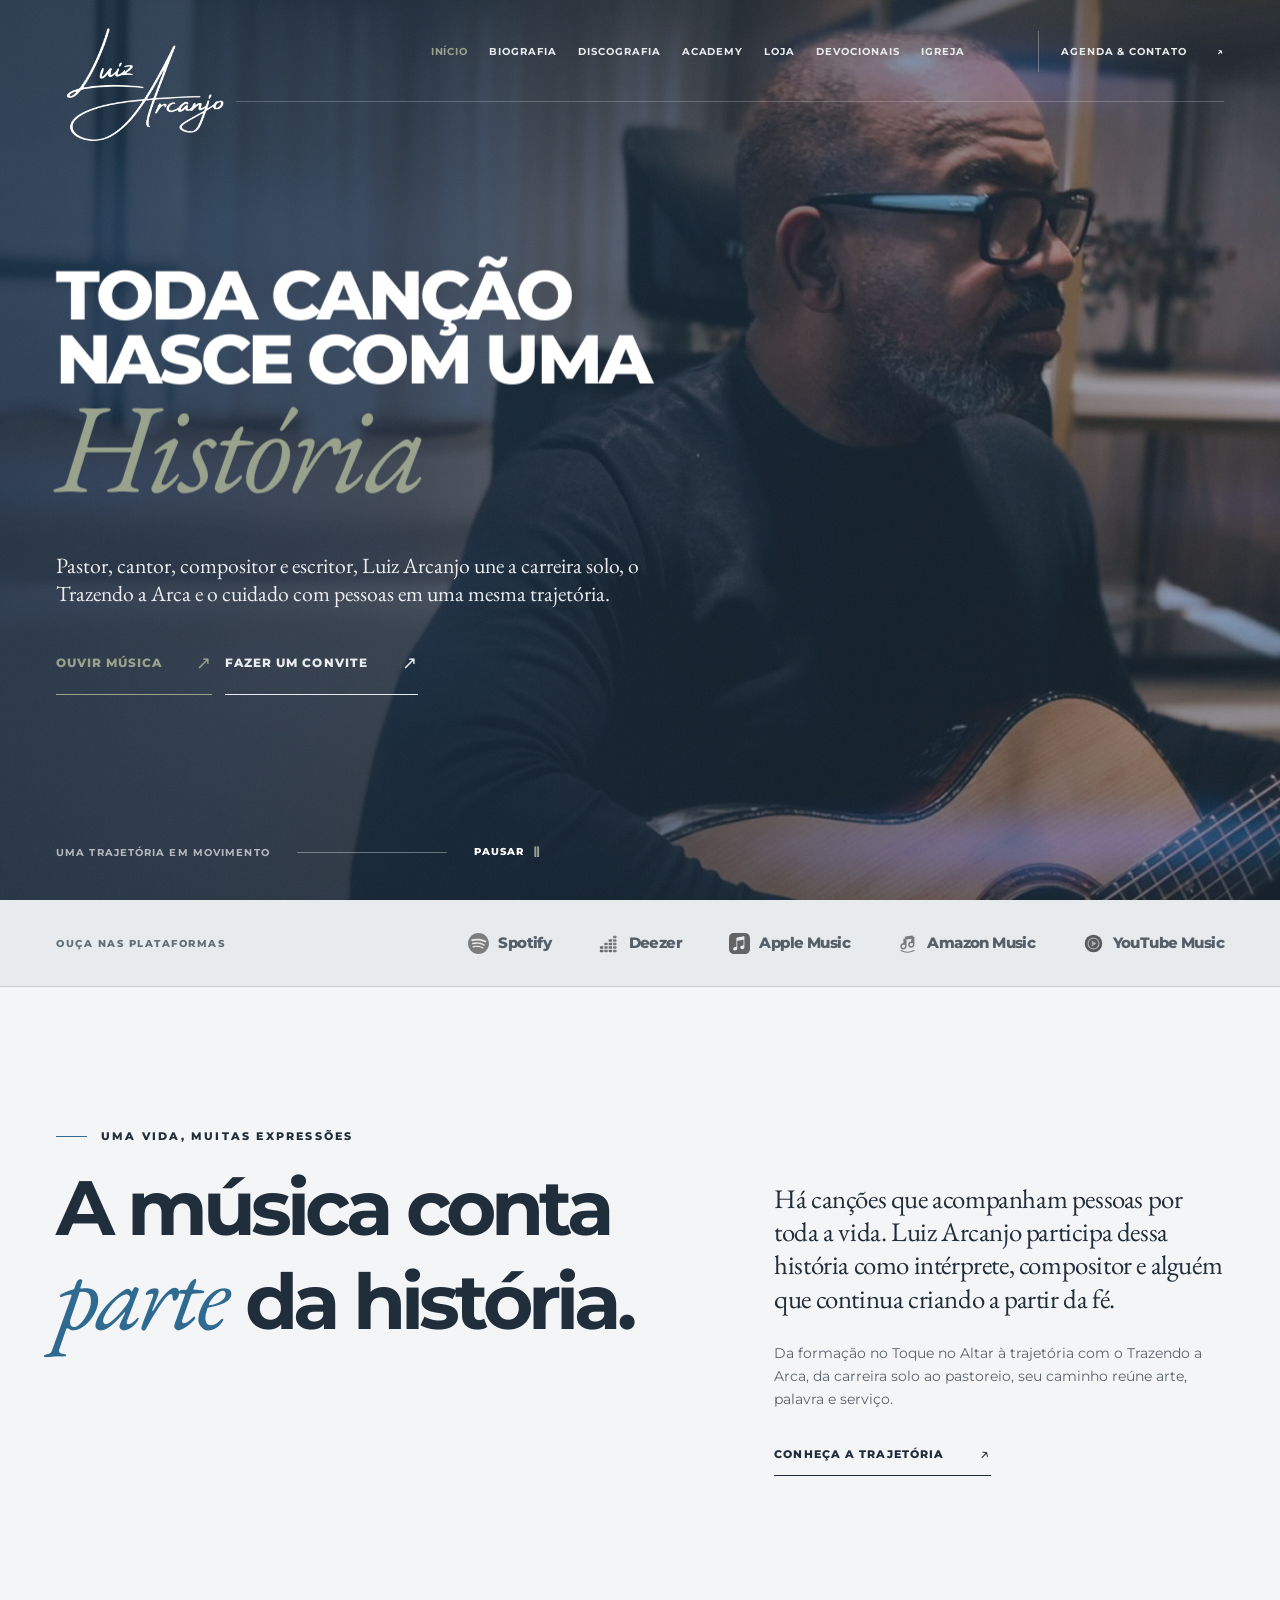
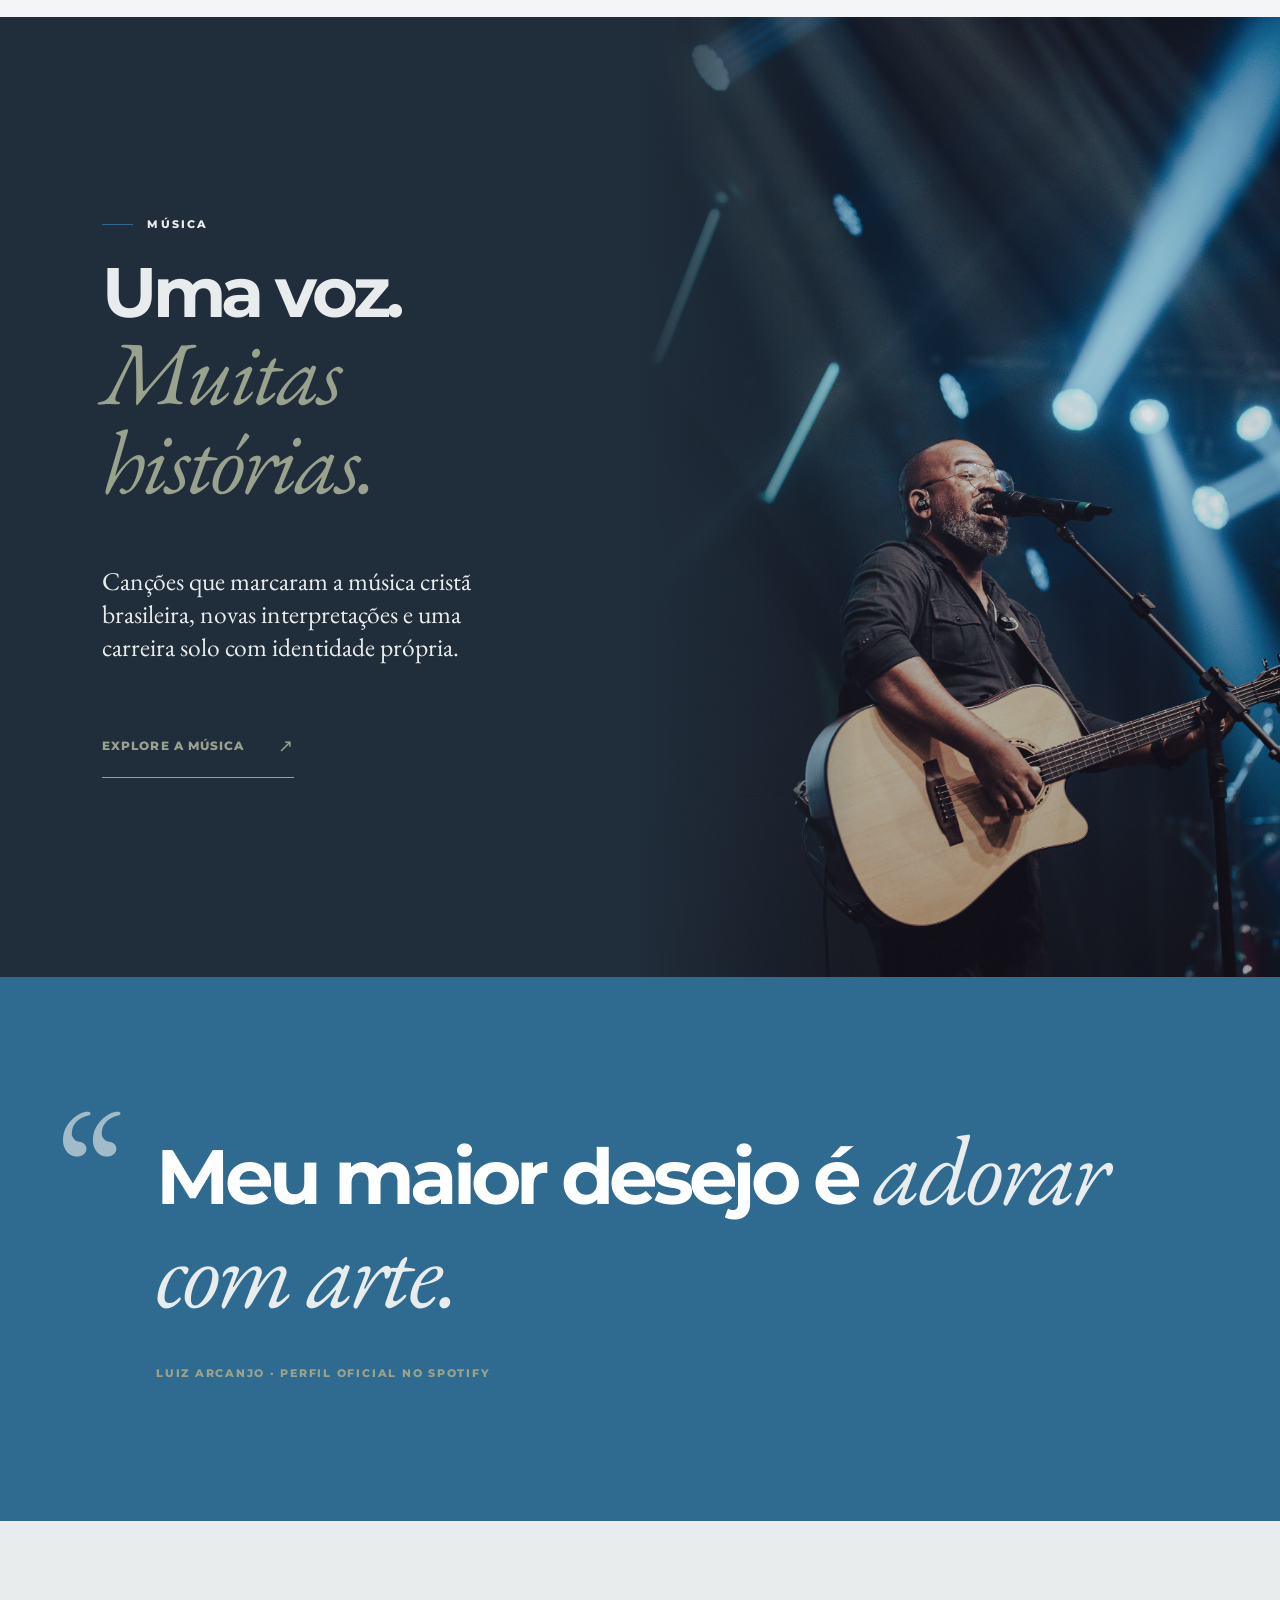
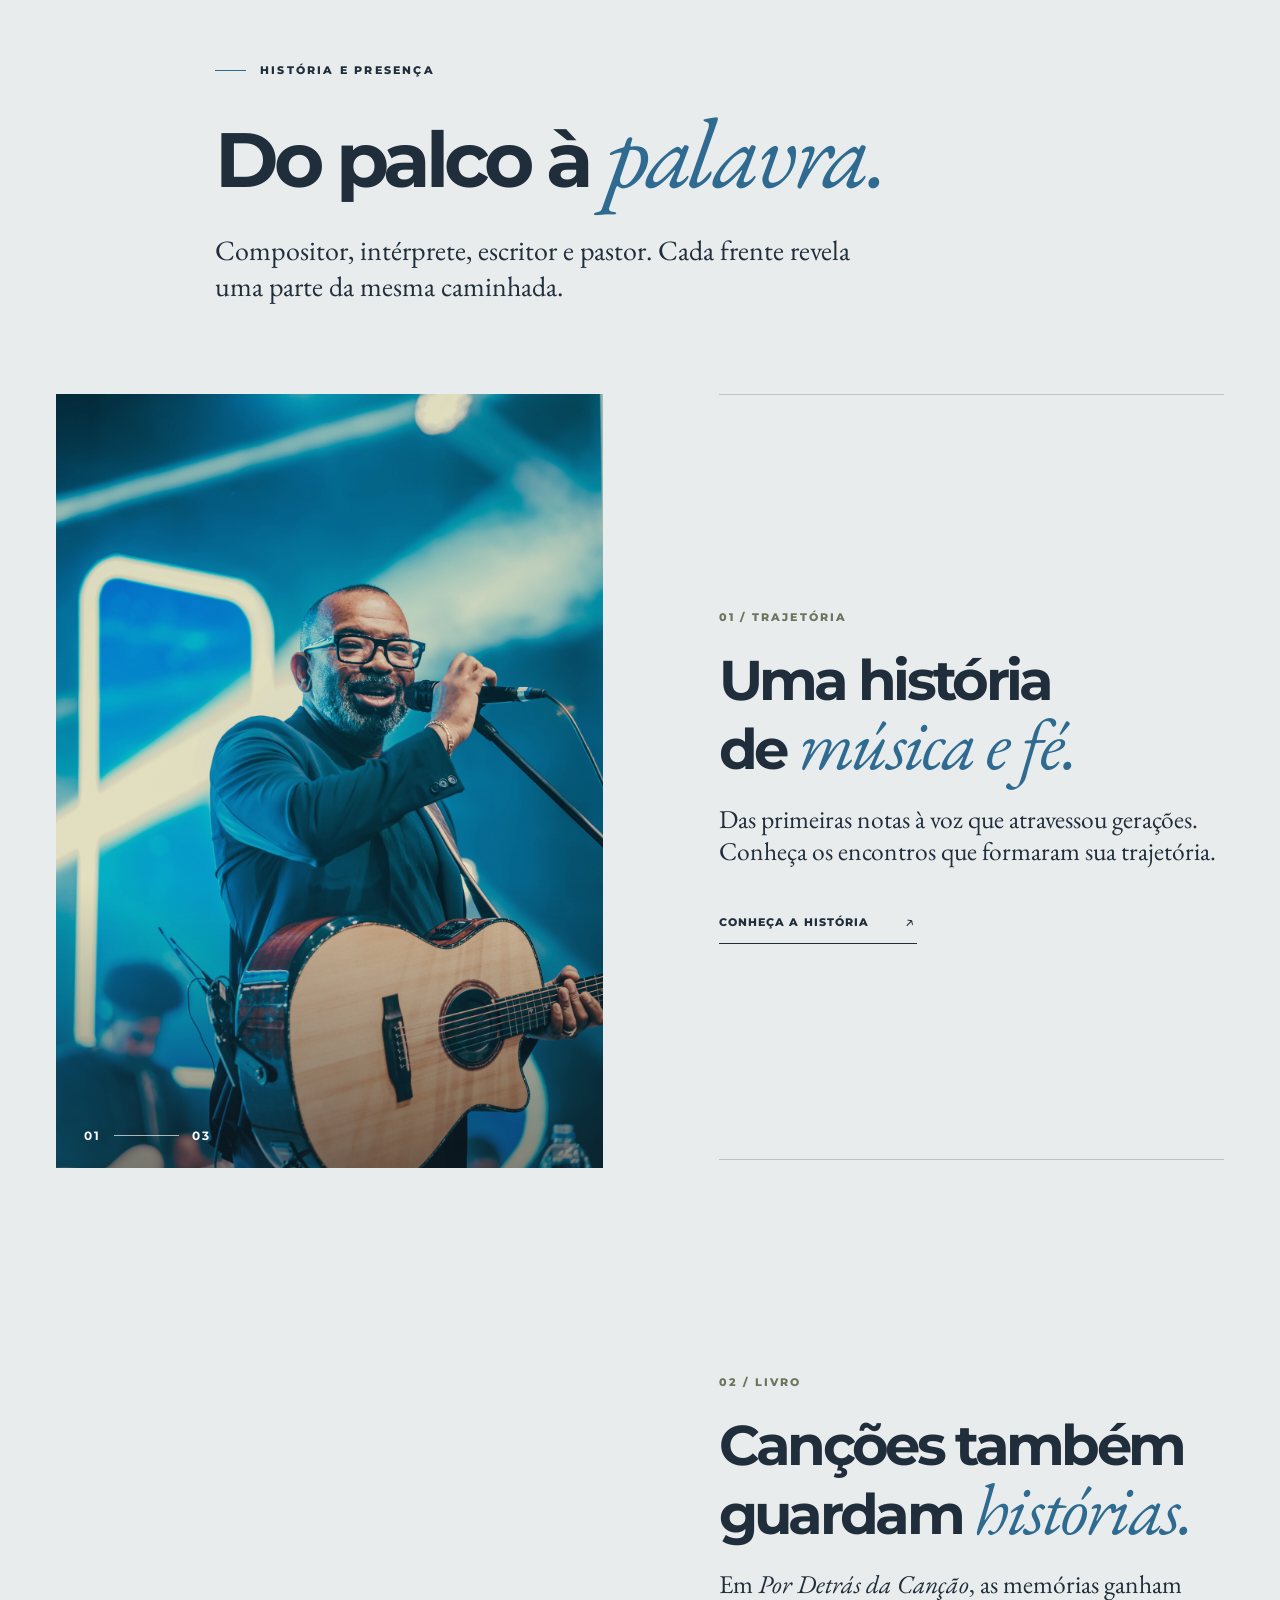
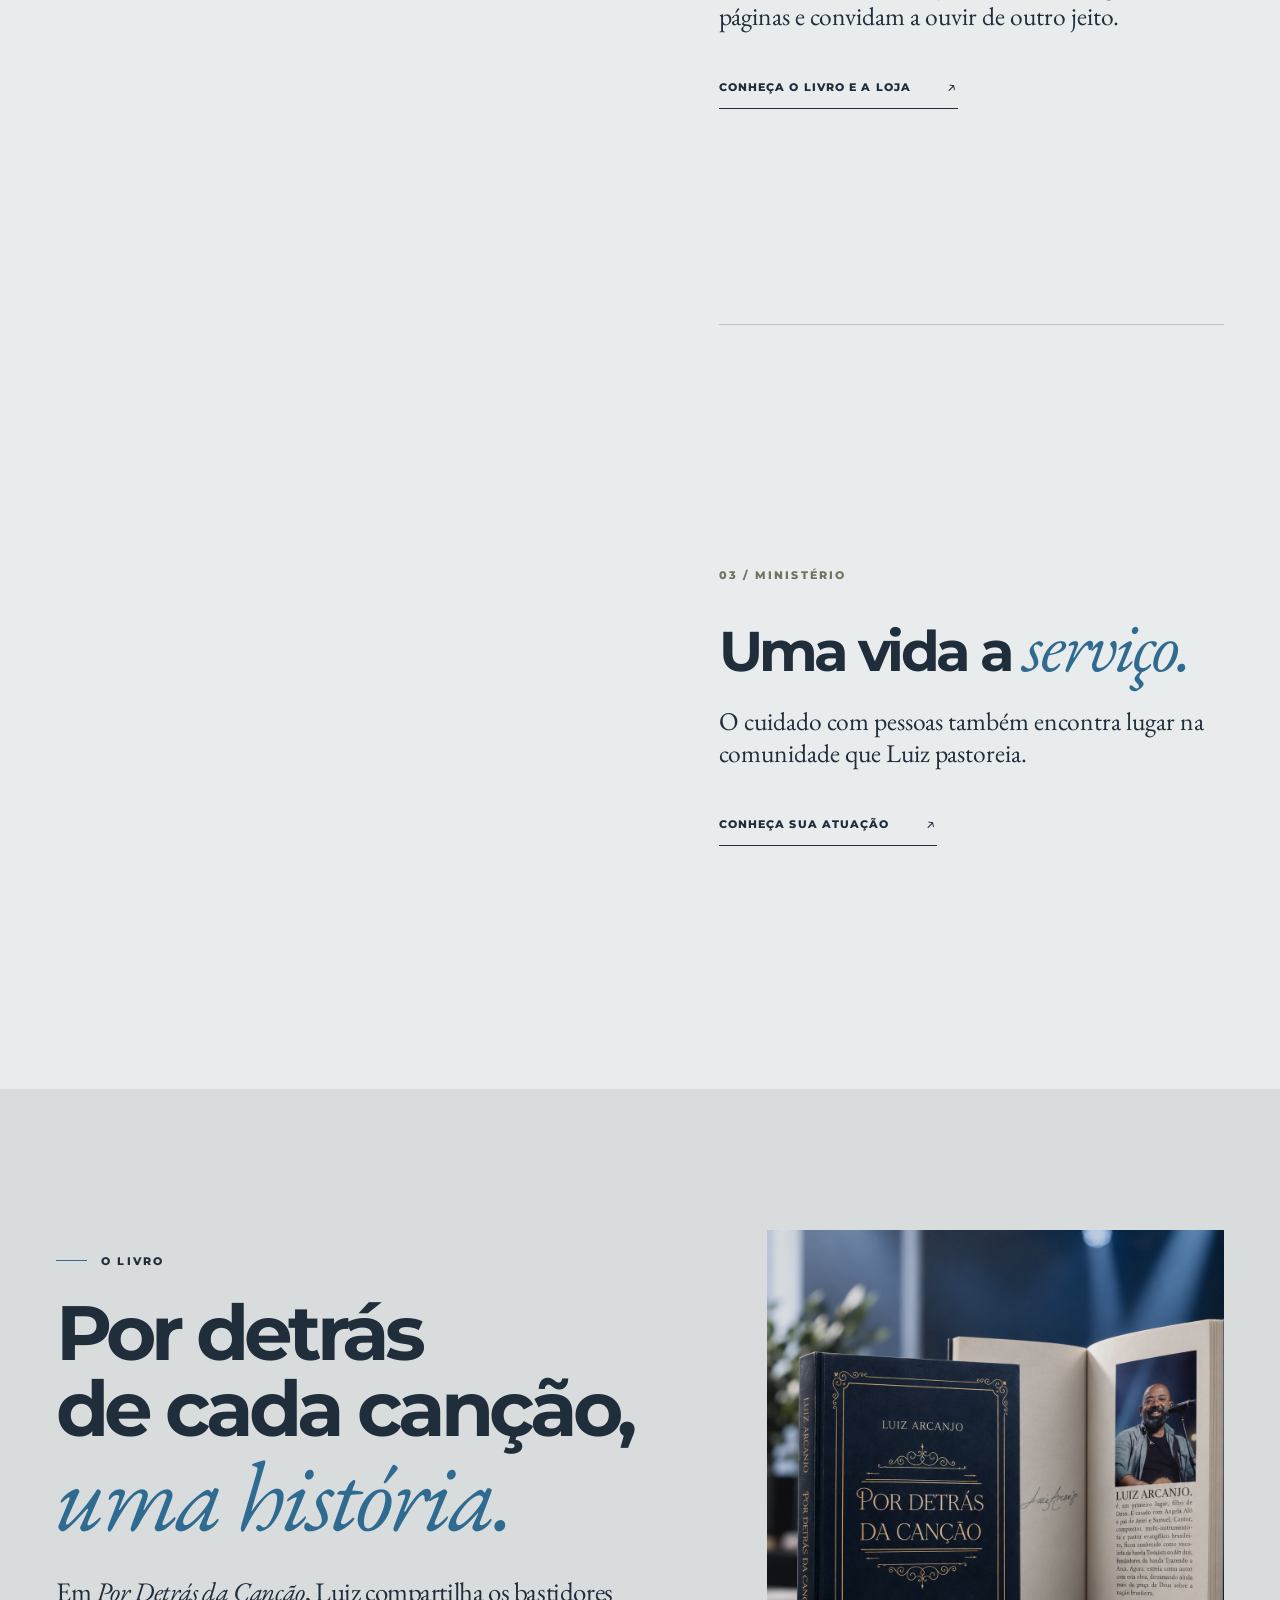
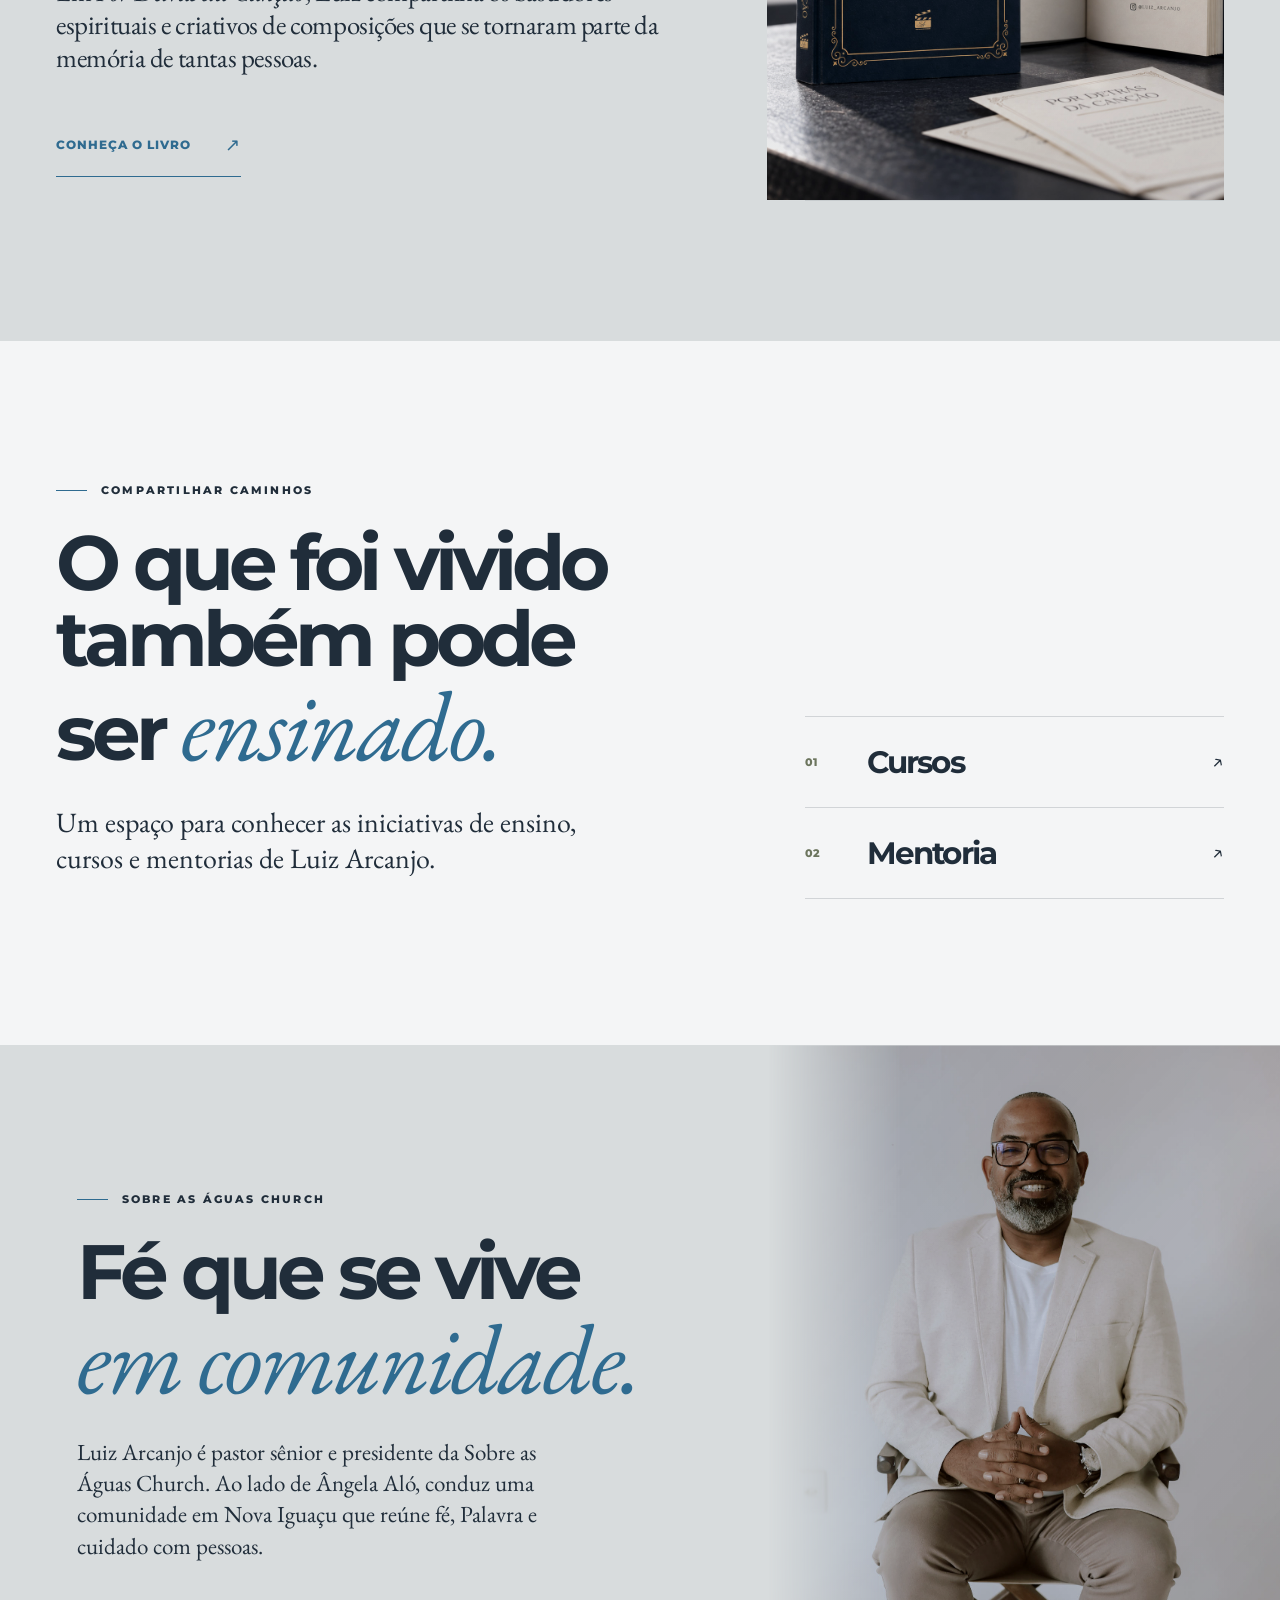
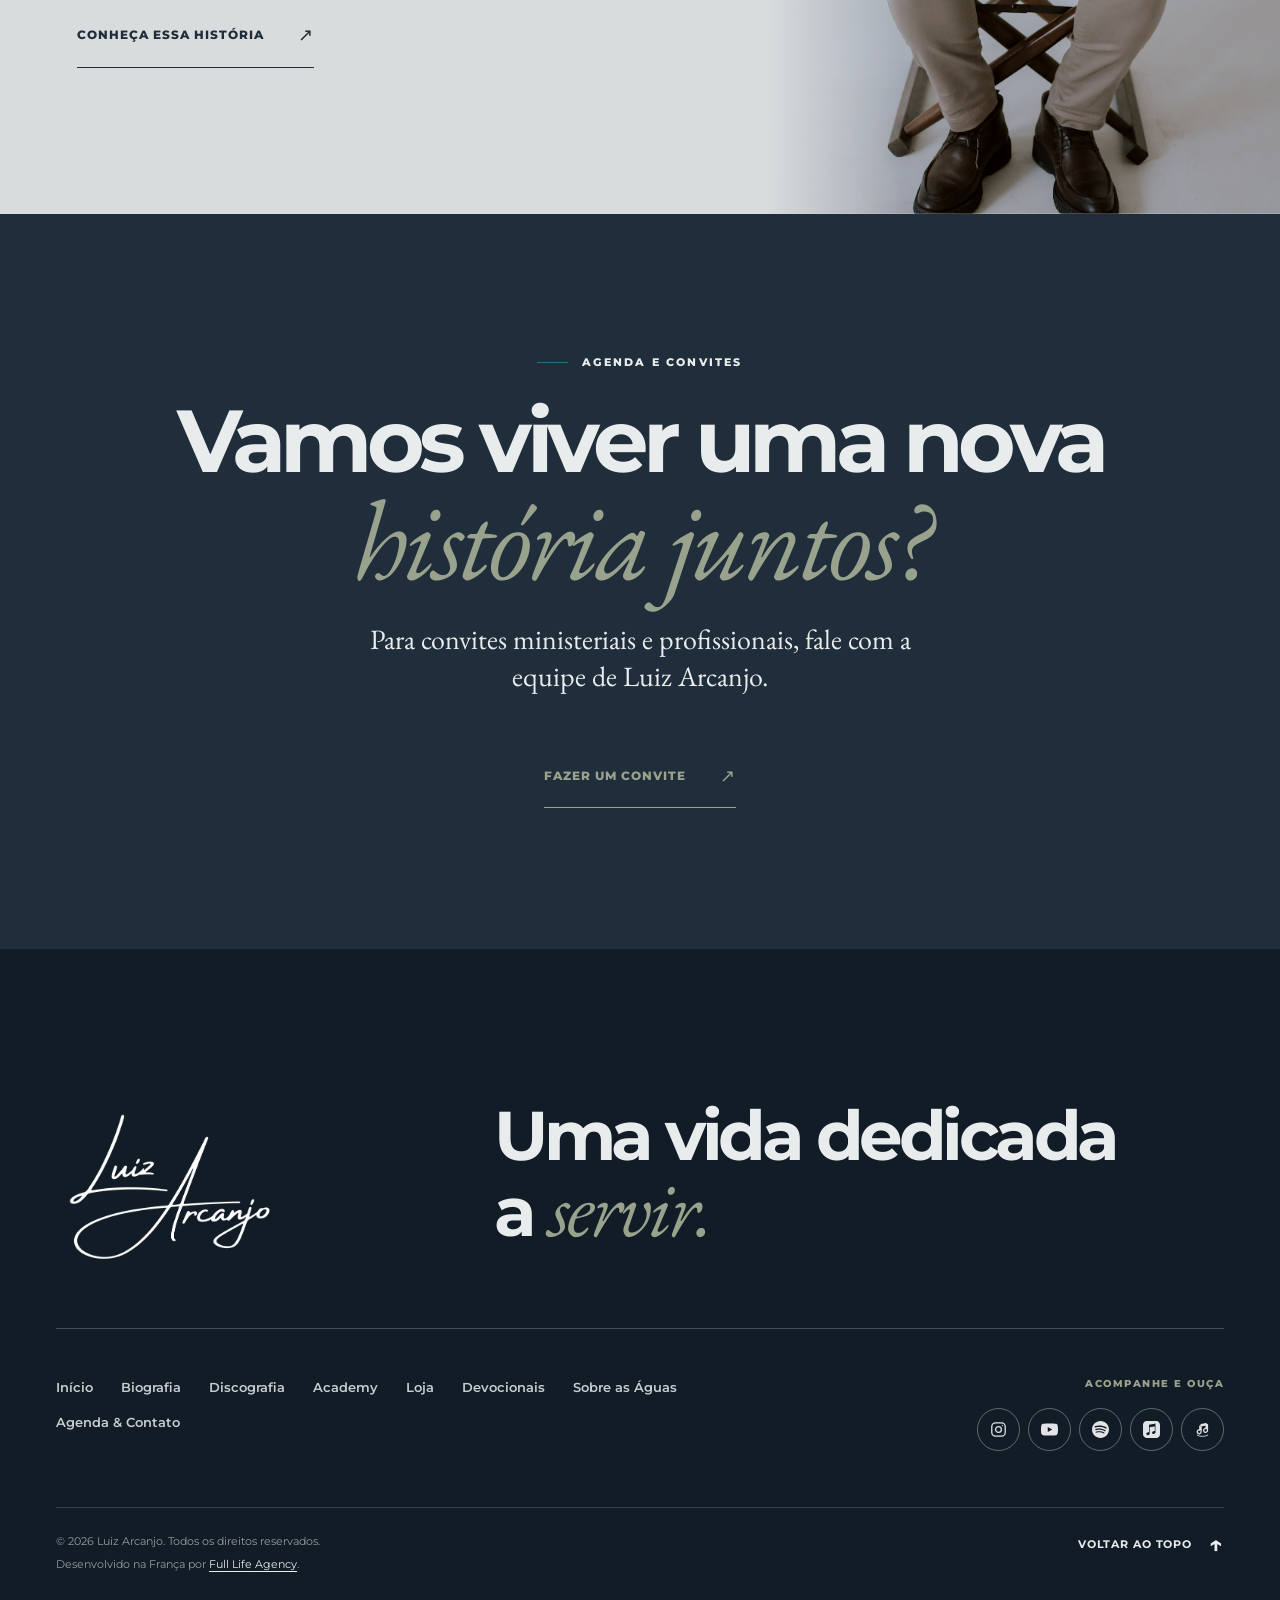
==== commit 65fa5acb: "Refine mobile title wrapping across the site" ====
--- a/index.html
+++ b/index.html
@@ -24,8 +24,8 @@
   <link rel="preconnect" href="https://fonts.googleapis.com">
   <link rel="preconnect" href="https://fonts.gstatic.com" crossorigin>
   <link href="https://fonts.googleapis.com/css2?family=EB+Garamond:ital,wght@0,400;0,500;0,600;1,400;1,500&family=Montserrat:wght@400;500;600;700;800&display=swap" rel="stylesheet">
-  <link rel="stylesheet" href="/assets/site.css?v=62">
-  <script defer src="/assets/site.js?v=25"></script>
+  <link rel="stylesheet" href="/assets/site.css?v=63">
+  <script defer src="/assets/site.js?v=26"></script>
   <script type="application/ld+json">{"@context":"https://schema.org","@type":"Person","name":"Luiz Arcanjo","jobTitle":["Pastor","Cantor","Compositor","Escritor"],"sameAs":["https://open.spotify.com/artist/3jhaArlXRtYY9R7GJrvcZ2","https://www.youtube.com/luizarcanjo","https://www.instagram.com/luiz_arcanjo/"]}</script>
 </head>
 <body class="page-home" id="topo" data-page="home">
@@ -115,7 +115,7 @@
           <article class="story-chapter is-active" data-story-chapter="0">
             <div class="story-chapter__mobile-photo photo"><img src="/assets/images/story-stage-1.jpg" alt="Luiz Arcanjo cantando ao microfone sob luz azul" loading="lazy"></div>
             <span class="story-chapter__number">01 / Trajetória</span>
-            <h3>Uma história de <em>música e fé.</em></h3>
+            <h3><span class="mobile-title-line mobile-title-keep">Uma história de</span> <em class="mobile-title-line mobile-title-keep">música e fé.</em></h3>
             <p>Das primeiras notas à voz que atravessou gerações. Conheça os encontros que formaram sua trajetória.</p>
             <a class="text-link" href="/historia/">Conheça a história <span aria-hidden="true">↗︎</span></a>
           </article>
@@ -129,7 +129,7 @@
           <article class="story-chapter" data-story-chapter="2">
             <div class="story-chapter__mobile-photo photo"><img src="/assets/images/story-stage-3.jpg" alt="Luiz Arcanjo cantando e tocando violão" loading="lazy"></div>
             <span class="story-chapter__number">03 / Ministério</span>
-            <h3>Uma vida a <em>serviço.</em></h3>
+            <h3><span class="mobile-title-line mobile-title-keep">Uma vida a</span> <em class="mobile-title-line">serviço.</em></h3>
             <p>O cuidado com pessoas também encontra lugar na comunidade que Luiz pastoreia.</p>
             <a class="text-link" href="/igreja/">Conheça sua atuação <span aria-hidden="true">↗︎</span></a>
           </article>
@@ -164,7 +164,7 @@
       <div class="church-feature__image photo"><img src="/assets/images/church-portrait-9220.jpg" alt="Pastor Luiz Arcanjo em retrato de estúdio" loading="lazy"></div>
       <div class="church-feature__content" data-reveal>
         <p class="eyebrow"><span class="eyebrow__rule"></span>Sobre as Águas Church</p>
-        <h2 class="display-title">Fé que se vive<br><em>em comunidade.</em></h2>
+        <h2 class="display-title"><span class="mobile-title-line">Fé que se vive</span><br class="desktop-title-break"> <em class="mobile-title-line mobile-title-keep">em comunidade.</em></h2>
         <p>Luiz Arcanjo é pastor sênior e presidente da Sobre as Águas Church. Ao lado de Ângela Aló, conduz uma comunidade em Nova Iguaçu que reúne fé, Palavra e cuidado com pessoas.</p>
         <a class="button button--outline" href="/igreja/"><span>Conheça essa história</span><span aria-hidden="true">↗︎</span></a>
       </div>
--- a/assets/site.css
+++ b/assets/site.css
@@ -23,6 +23,7 @@
 img, video { display: block; max-width: 100%; }
 a { color: inherit; text-decoration: none; }
 .nowrap { white-space: nowrap; }
+.mobile-title-line { display: inline; }
 button, input, select, textarea { font: inherit; }
 button { cursor: pointer; }
 :focus-visible { outline: 2px solid var(--sky); outline-offset: 4px; }
@@ -790,7 +791,12 @@
   .site-header.is-scrolled .brand { width: 94px; height: 70px; margin-top: 3px; }
   .site-header.is-scrolled .site-header__inner::after { left: 112px; }
   .section-pad { padding-block: 85px; }
+  h1, h2, h3 { max-width: 100%; overflow-wrap: normal; word-break: normal; hyphens: none; text-wrap: pretty; }
   .display-title { font-size: clamp(47px, 12vw, 73px); }
+  .mobile-title-line { display: block; width: fit-content; max-width: 100%; }
+  .mobile-title-keep { white-space: nowrap; }
+  .mobile-title-wide { font-size: 1.12em; }
+  .desktop-title-break { display: none; }
   .hero, .hero__content { min-height: max(950px, 100svh); }
   .hero__video { display: block; object-position: 67% center; }
   .hero__poster { left: 0; width: 100%; background-size: cover; background-position: 67% center; }
@@ -825,7 +831,15 @@
   .image-feature__content, .church-feature__content { order: 1; }
   .image-feature__content, .church-feature__content, .music-panel__body { padding: 75px var(--mobile-pad); }
   .image-feature h2, .church-feature h2, .biography-portrait h2, .music-panel h2 { font-size: clamp(59px, 12vw, 88px); }
-  .church-feature h2 { font-size: clamp(47px, 12vw, 73px); }
+  .church-feature h2 { font-size: clamp(34px, 10.5vw, 47px); }
+  .church-feature h2 em { font-size: 1.05em; }
+  body[data-page="historia"] .centered-cta .display-title,
+  .book-promise .display-title,
+  .book-signature .display-title,
+  .invite-grid__intro .display-title { font-size: clamp(34px, 10.5vw, 47px); }
+  .learning-intro .display-title { font-size: clamp(32px, 9vw, 42px); }
+  .learning-card h2 { font-size: clamp(36px, 10vw, 44px); }
+  .devotional-section-head .display-title { font-size: clamp(36px, 10vw, 44px); }
   .church-feature__content { padding: 85px var(--mobile-pad); }
   .quote-grid { grid-template-columns: 1fr; }
   .quote-mark { font-size: 120px; }
@@ -838,7 +852,7 @@
   .story-chapter { min-height: 0; opacity: 1; transform: none; padding: 40px 0 75px; }
   .story-chapter__mobile-photo { display: block; width: 100%; height: min(110vw, 500px); margin-bottom: 34px; }
   .story-chapter__mobile-photo img { object-position: center 28%; }
-  .story-chapter h3 { font-size: clamp(45px, 11vw, 70px); }
+  .story-chapter h3 { font-size: clamp(36px, 10vw, 52px); }
   .book-feature__visual { min-height: 0; height: auto; }
   .book-sales-hero { min-height: 0; display: flex; flex-direction: column; align-items: stretch; background: #dddfe3; }
   .book-sales-hero__media { position: relative; inset: auto; width: 100%; height: min(84vw,520px); order: 0; }
@@ -939,7 +953,7 @@
   .inner-hero--contact .inner-hero__photo img { object-position: 51% center; }
   .inner-hero--contact .inner-hero__shade { inset: 0; height: 100%; background: linear-gradient(0deg,rgba(8,22,31,.95) 0%,rgba(8,22,31,.72) 43%,rgba(8,22,31,.17) 78%); }
   .inner-hero--contact .inner-hero__content { padding-top: 170px; padding-bottom: clamp(175px,24vh,220px); }
-  .inner-hero--contact h1 { max-width: 100%; font-size: clamp(44px,11.5vw,62px); }
+  .inner-hero--contact h1 { max-width: calc(100vw - (2 * var(--mobile-pad))); font-size: clamp(34px,9.2vw,42px); }
   .inner-hero--contact h1 em { font-size: 1.35em; }
   .inner-hero--contact p:not(.eyebrow) { max-width: 100%; font-size: 20px; }
   .music-panel--solo .music-panel__image { min-height: 540px; height: 67vh; }
@@ -951,6 +965,7 @@
   body[data-page="contato"].menu-open .site-header:not(.is-scrolled) .site-header__inner::after { background: rgba(255,255,255,.22); }
   .social-grid { gap: 0; }
   .footer-top { min-height: 0; padding-block: 85px 65px; align-items: flex-start; flex-direction: column; gap: 60px; }
+  .footer-top p { font-size: clamp(35px, 11vw, 44px); }
   .footer-middle { grid-template-columns: 1fr; gap: 45px; }
   .footer-channels { align-items: flex-start; }
   .footer-bottom { flex-direction: column; }
@@ -961,7 +976,7 @@
   .church-feature h2 { font-size: 47px; }
   .church-visit__details > div { grid-template-columns: 1fr; gap: 10px; }
   .inner-hero h1 { font-size: 52px; }
-  .inner-hero--contact h1 { font-size: clamp(34px,9.5vw,40px); }
+  .inner-hero--contact h1 { font-size: clamp(32px,9.2vw,36px); }
   .inner-hero--contact h1 em { font-size: 1.65em; }
   .footer-main { grid-template-columns: 1fr 1fr; }
 }
@@ -1089,6 +1104,6 @@
   .inner-hero--contact h1 { font-size: 32px; }
   .inner-hero--contact h1 em { font-size: 1.65em; }
   .inner-hero--stories h1, body[data-page="conteudos"] .inner-hero h1 { font-size: 48px; }
-  .learning-card h2 { font-size: 40px; }
+  .learning-card h2 { font-size: 36px; }
   .display-title { font-size: 42px; }
 }
